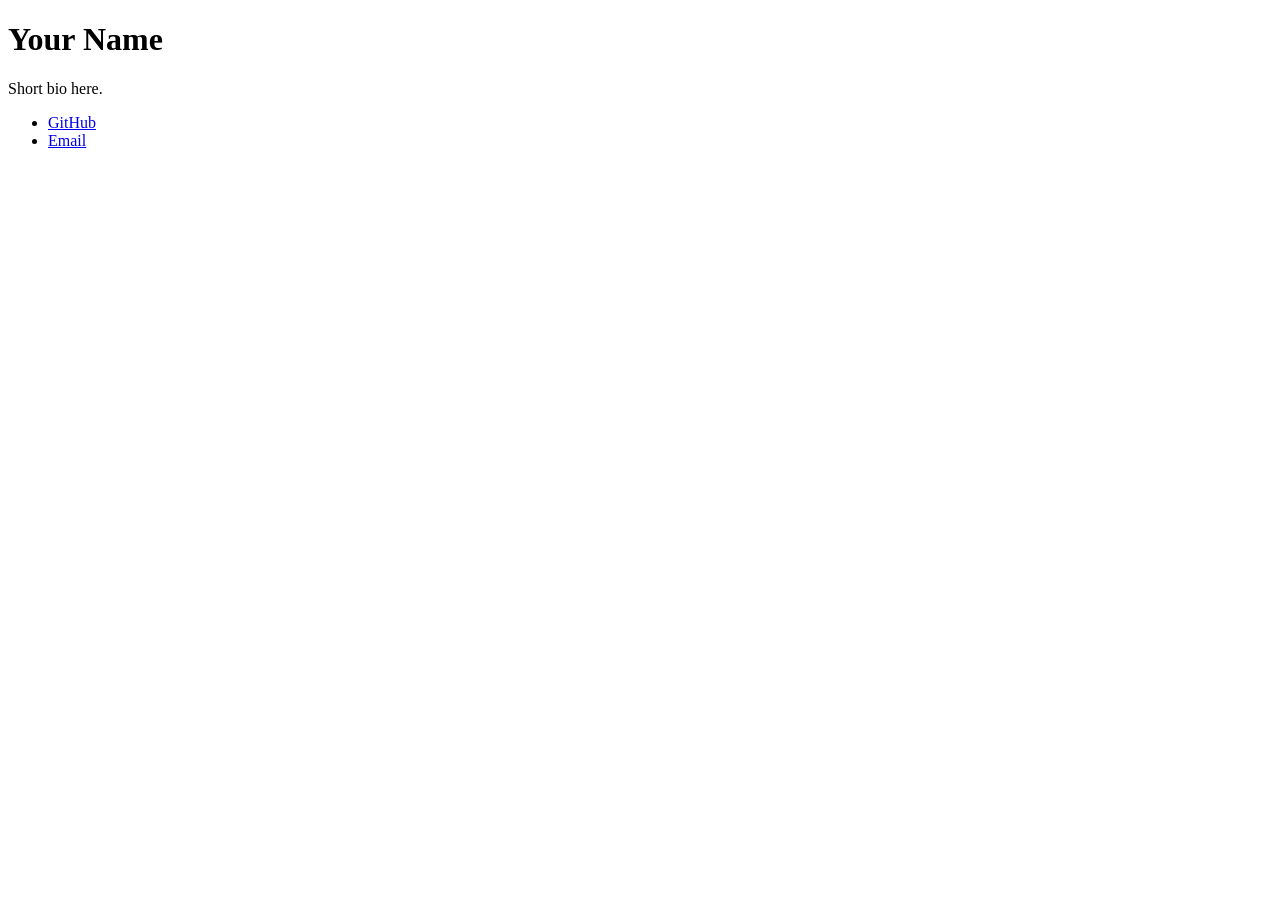
==== index.html @ ec32a381 "index file added" ====
<!DOCTYPE html>
<html lang="en">
<head>
  <meta charset="UTF-8">
  <title>Your Name</title>
  <meta name="viewport" content="width=device-width, initial-scale=1">
</head>
<body>
  <h1>Your Name</h1>
  <p>Short bio here.</p>
  <ul>
    <li><a href="https://github.com/your-username">GitHub</a></li>
    <li><a href="mailto:you@example.com">Email</a></li>
  </ul>
</body>
</html>
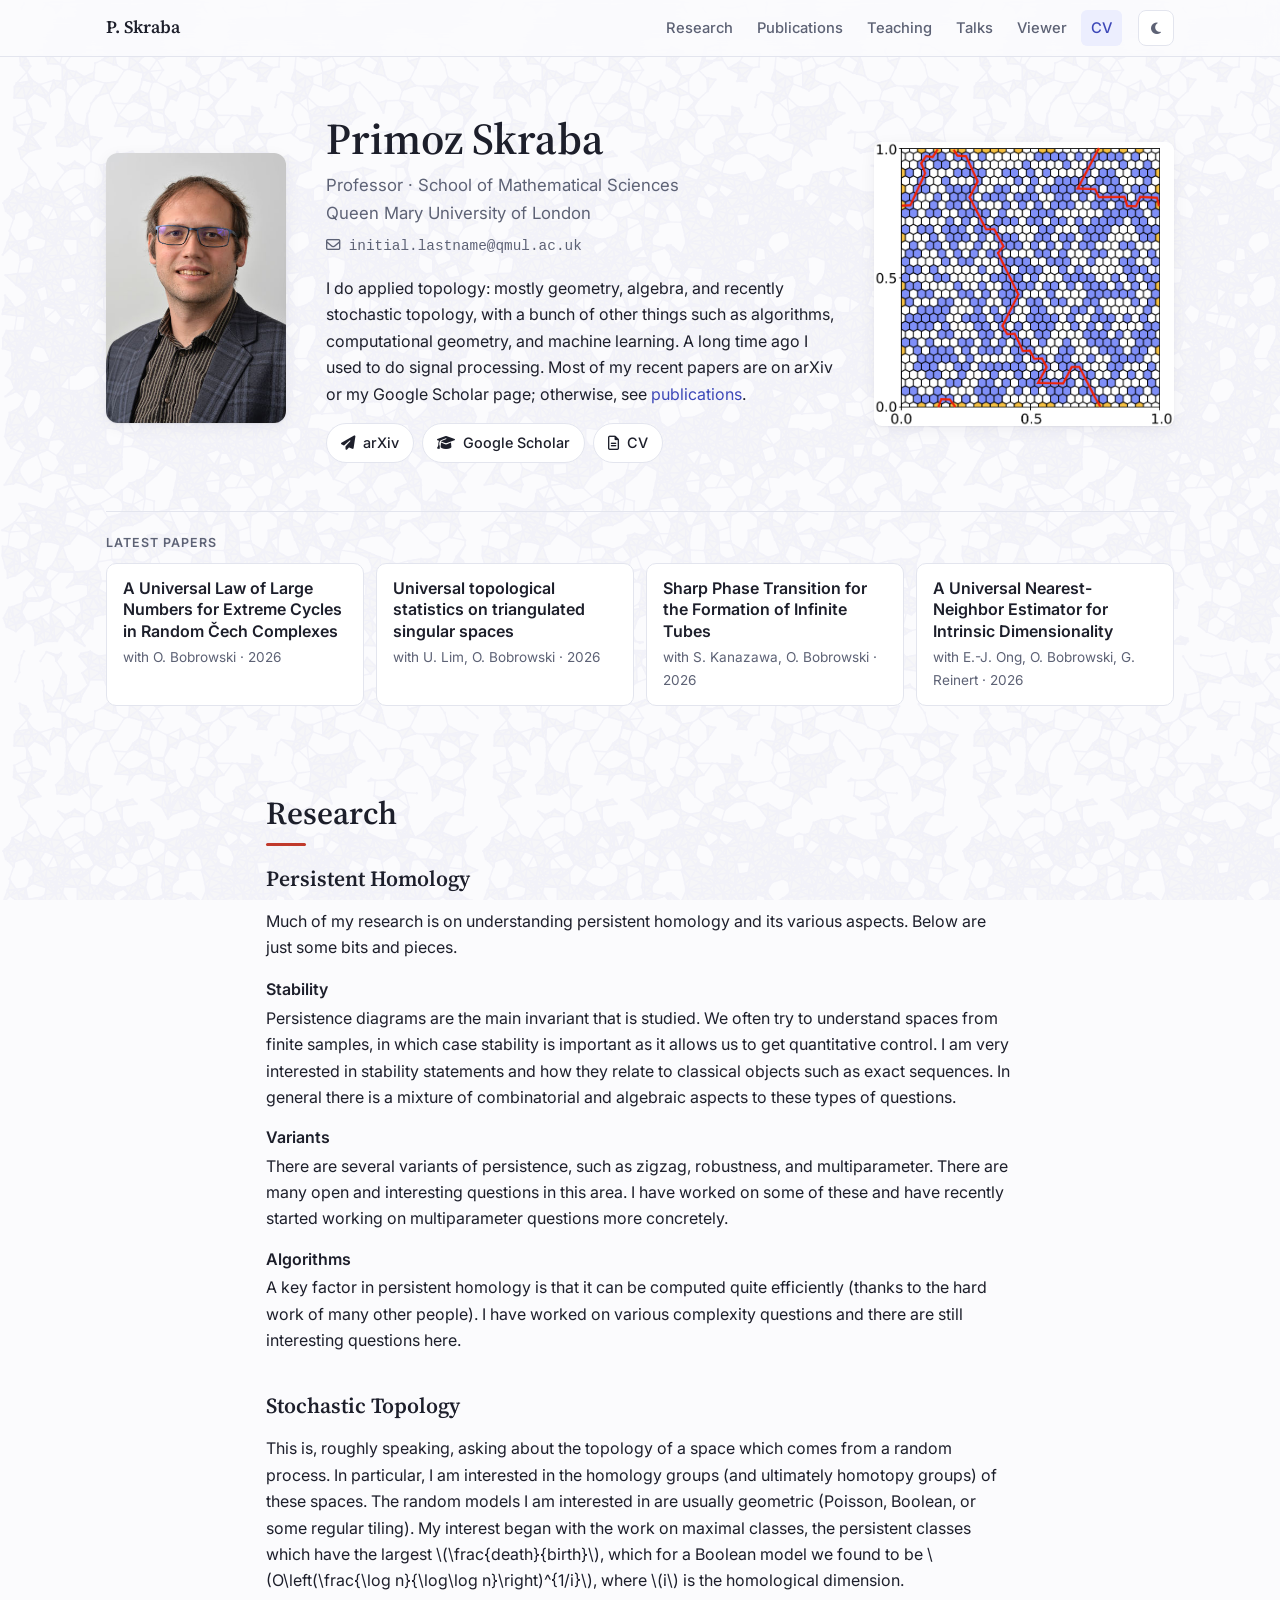
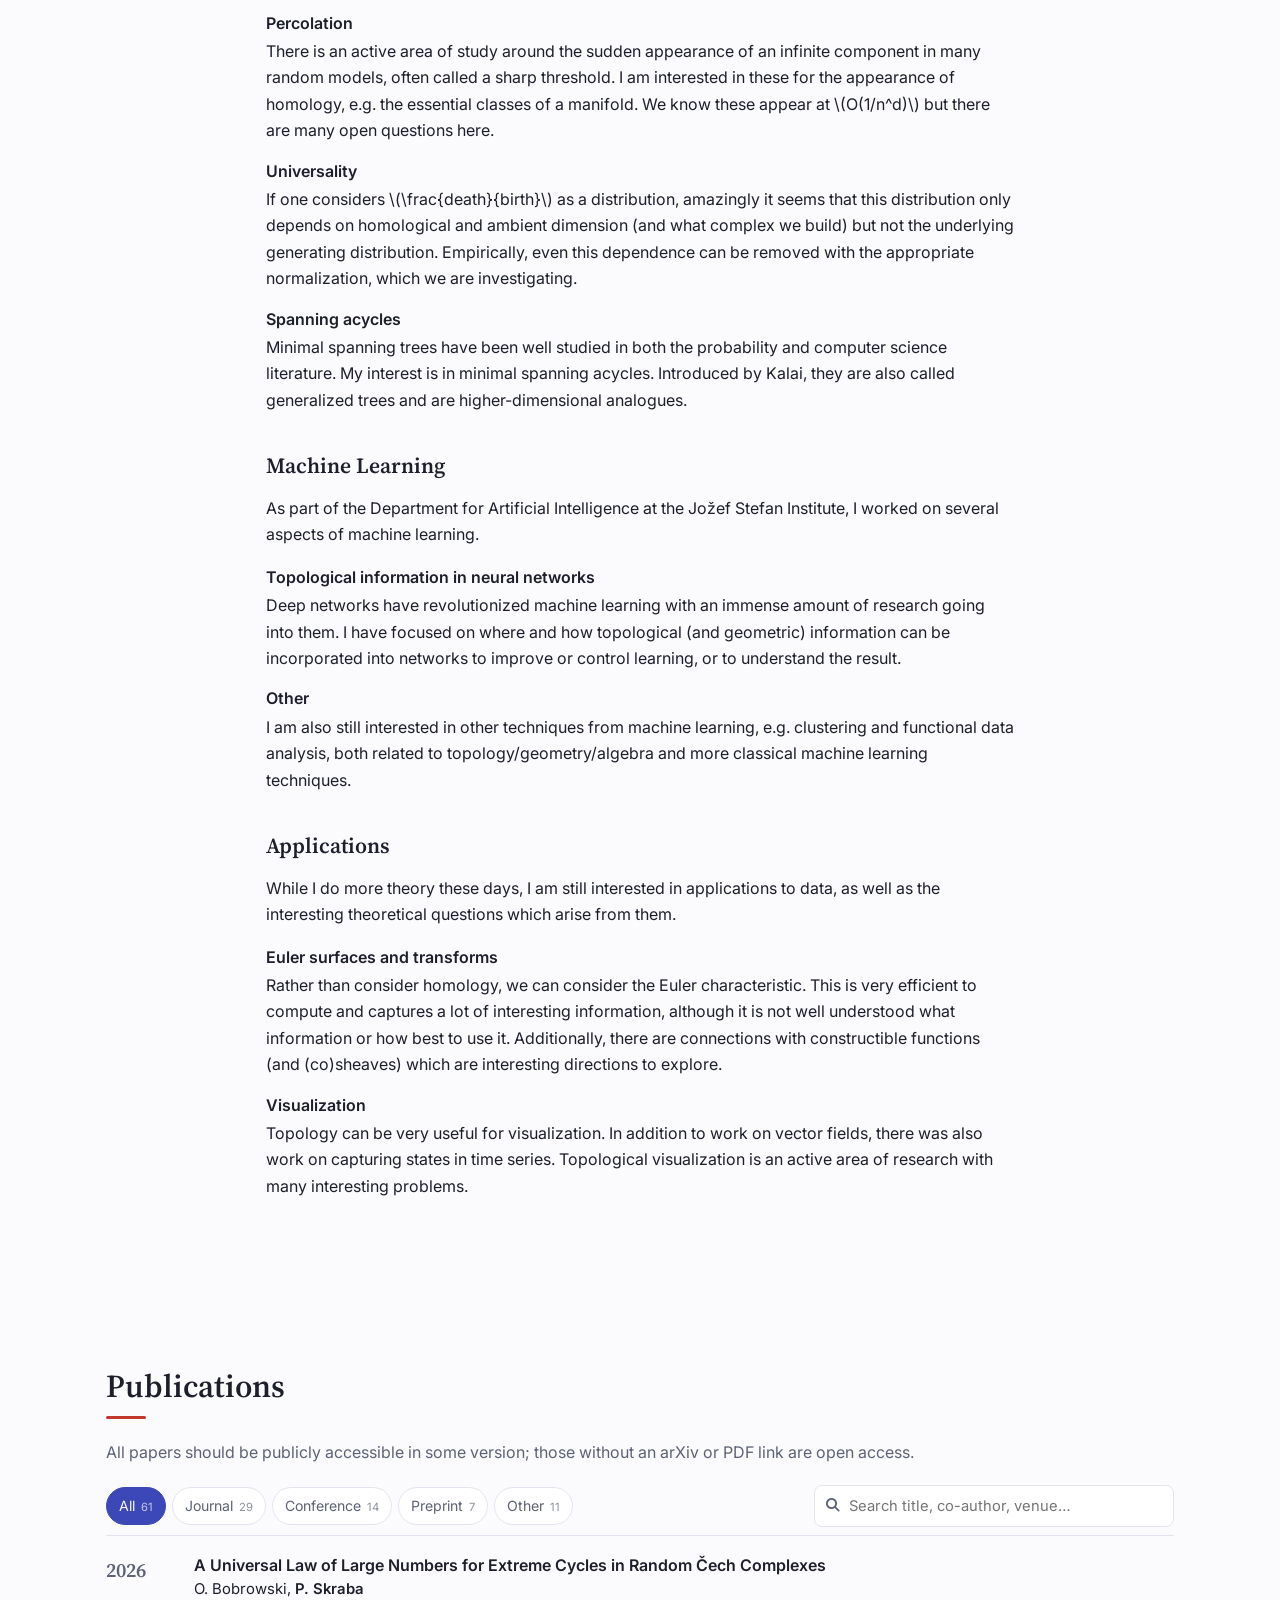
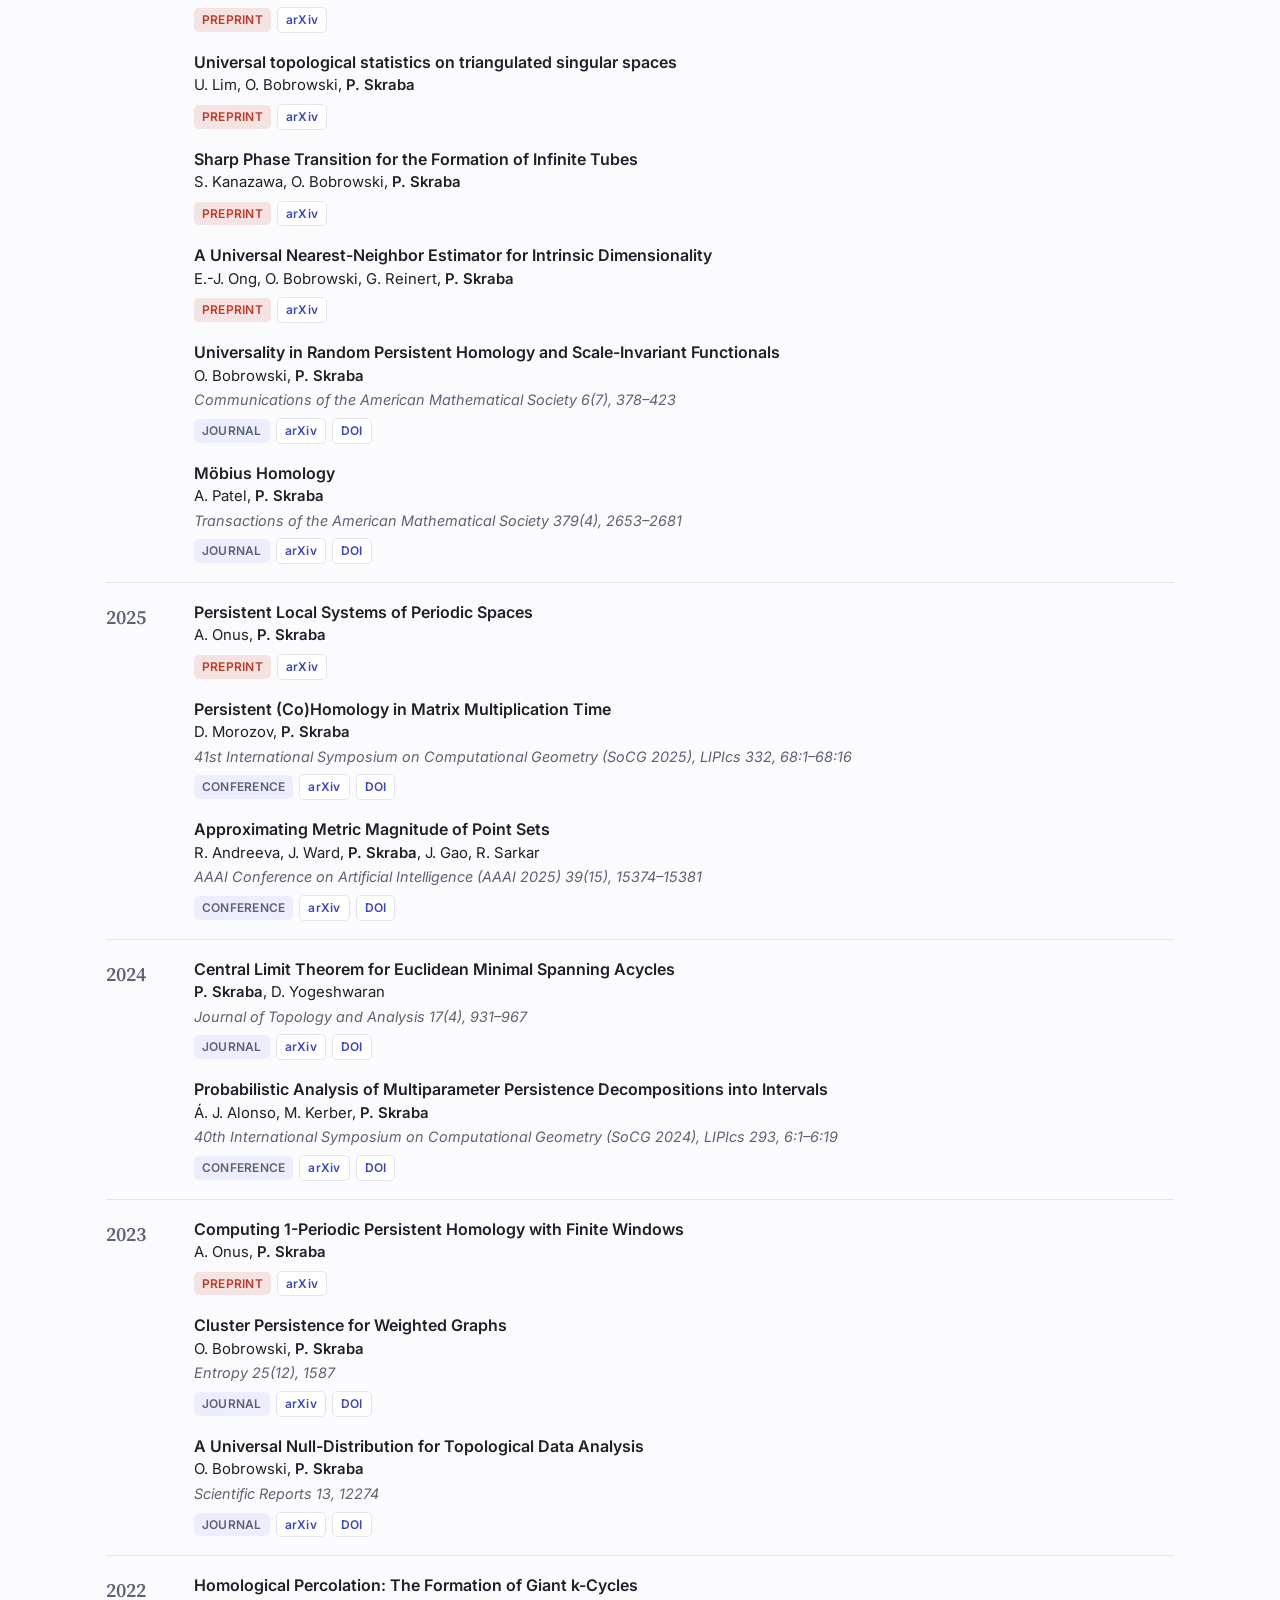
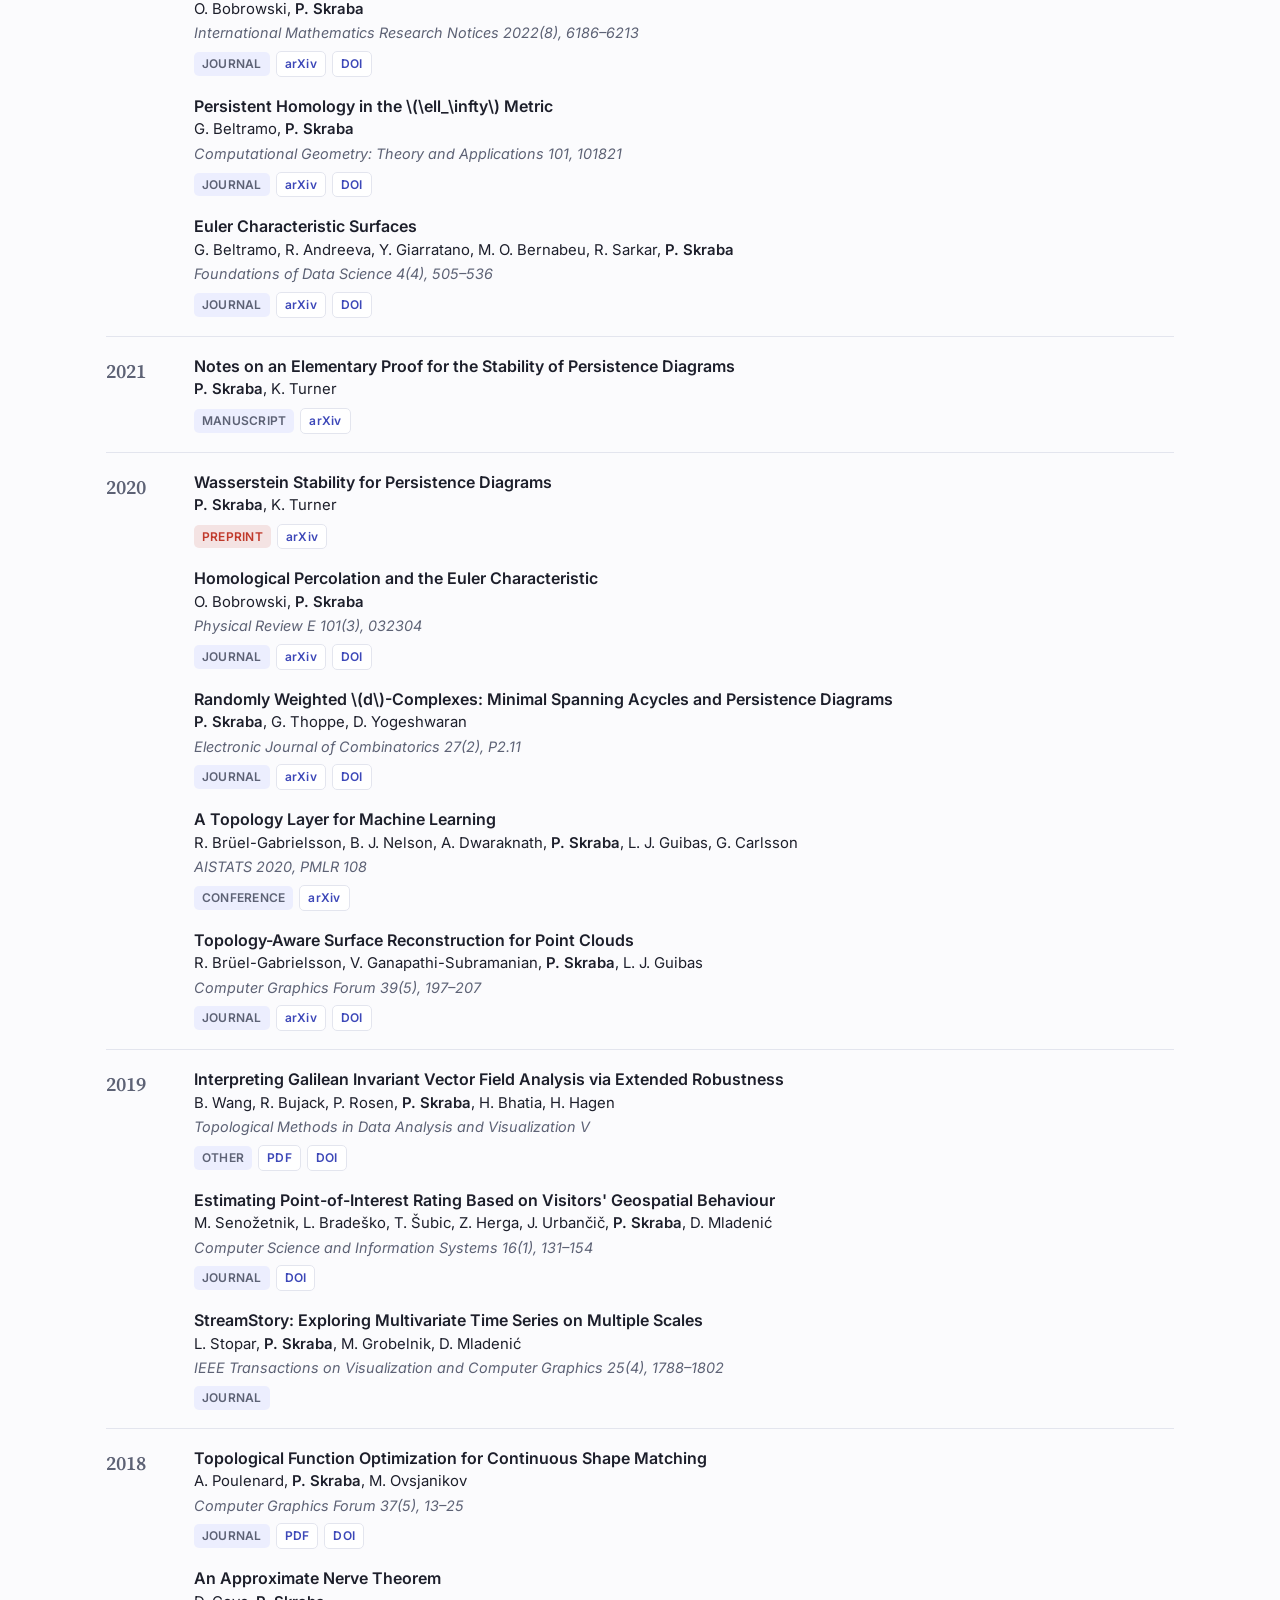
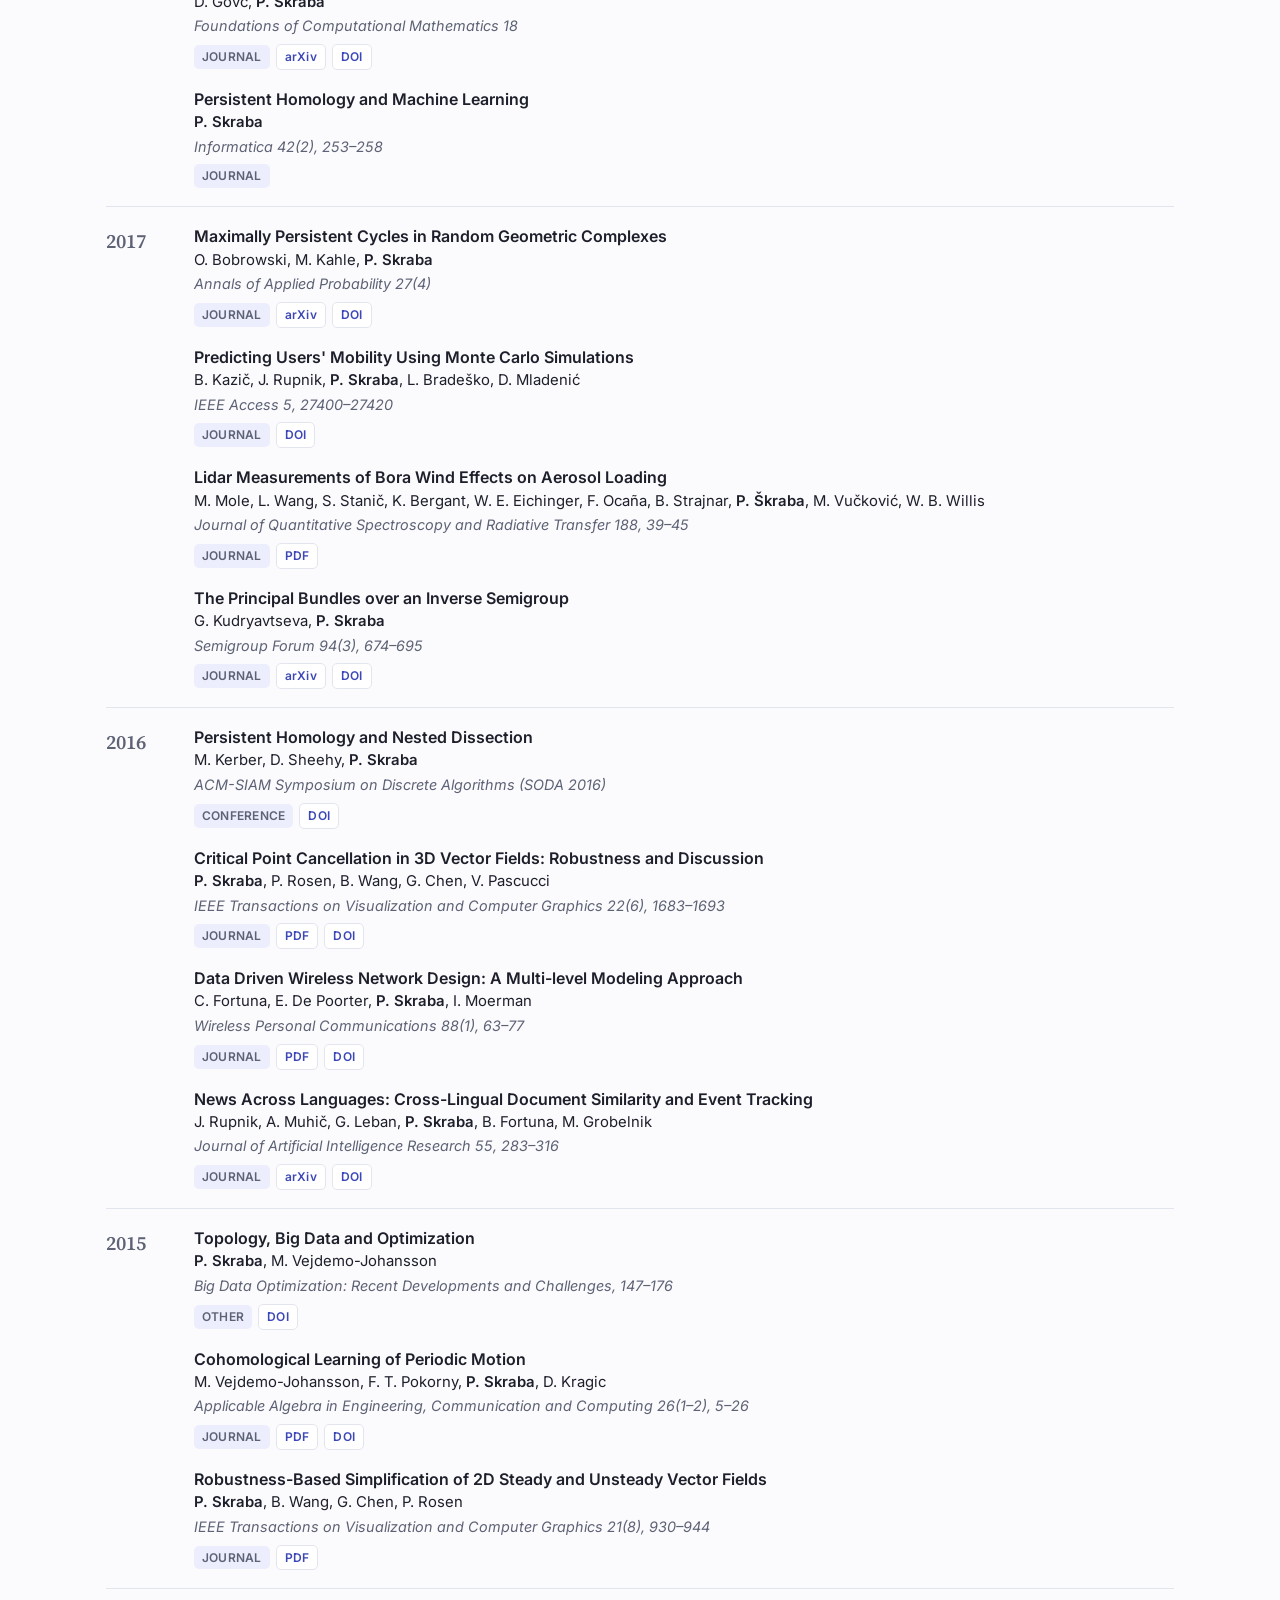
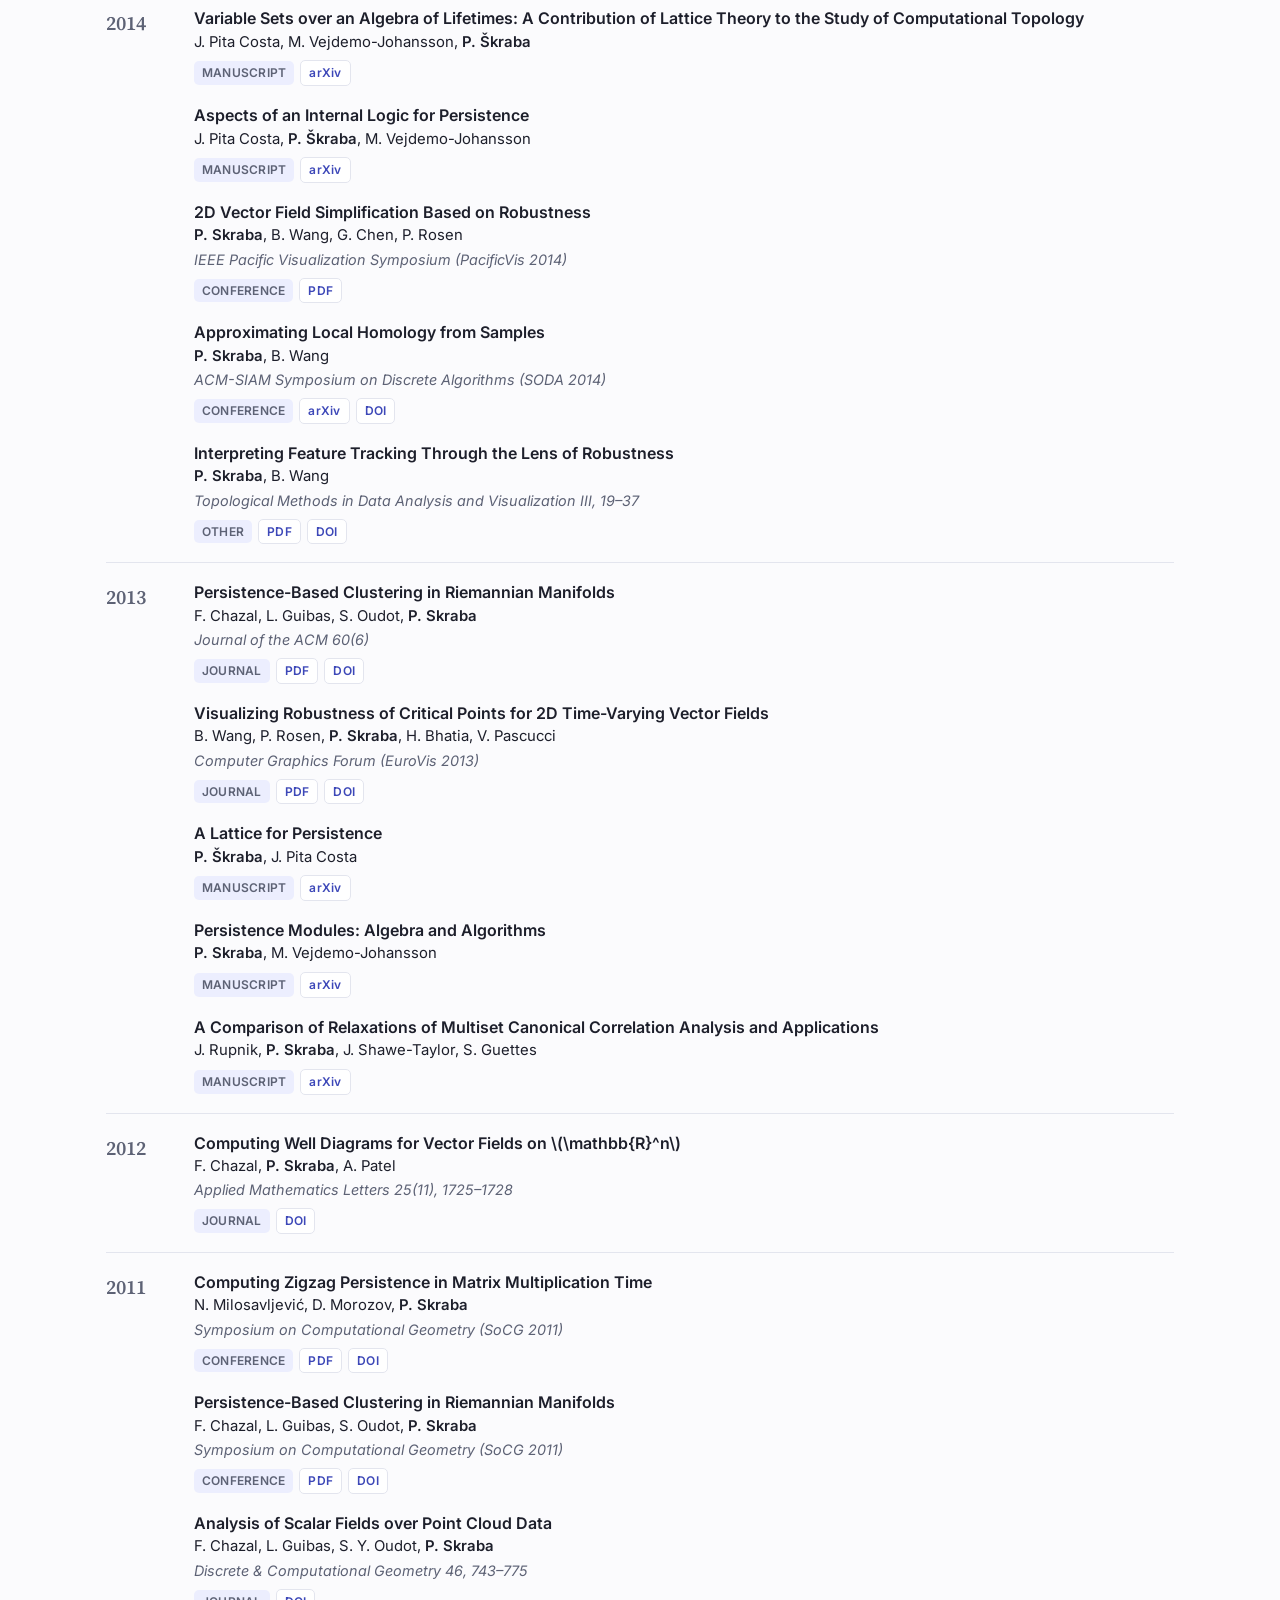
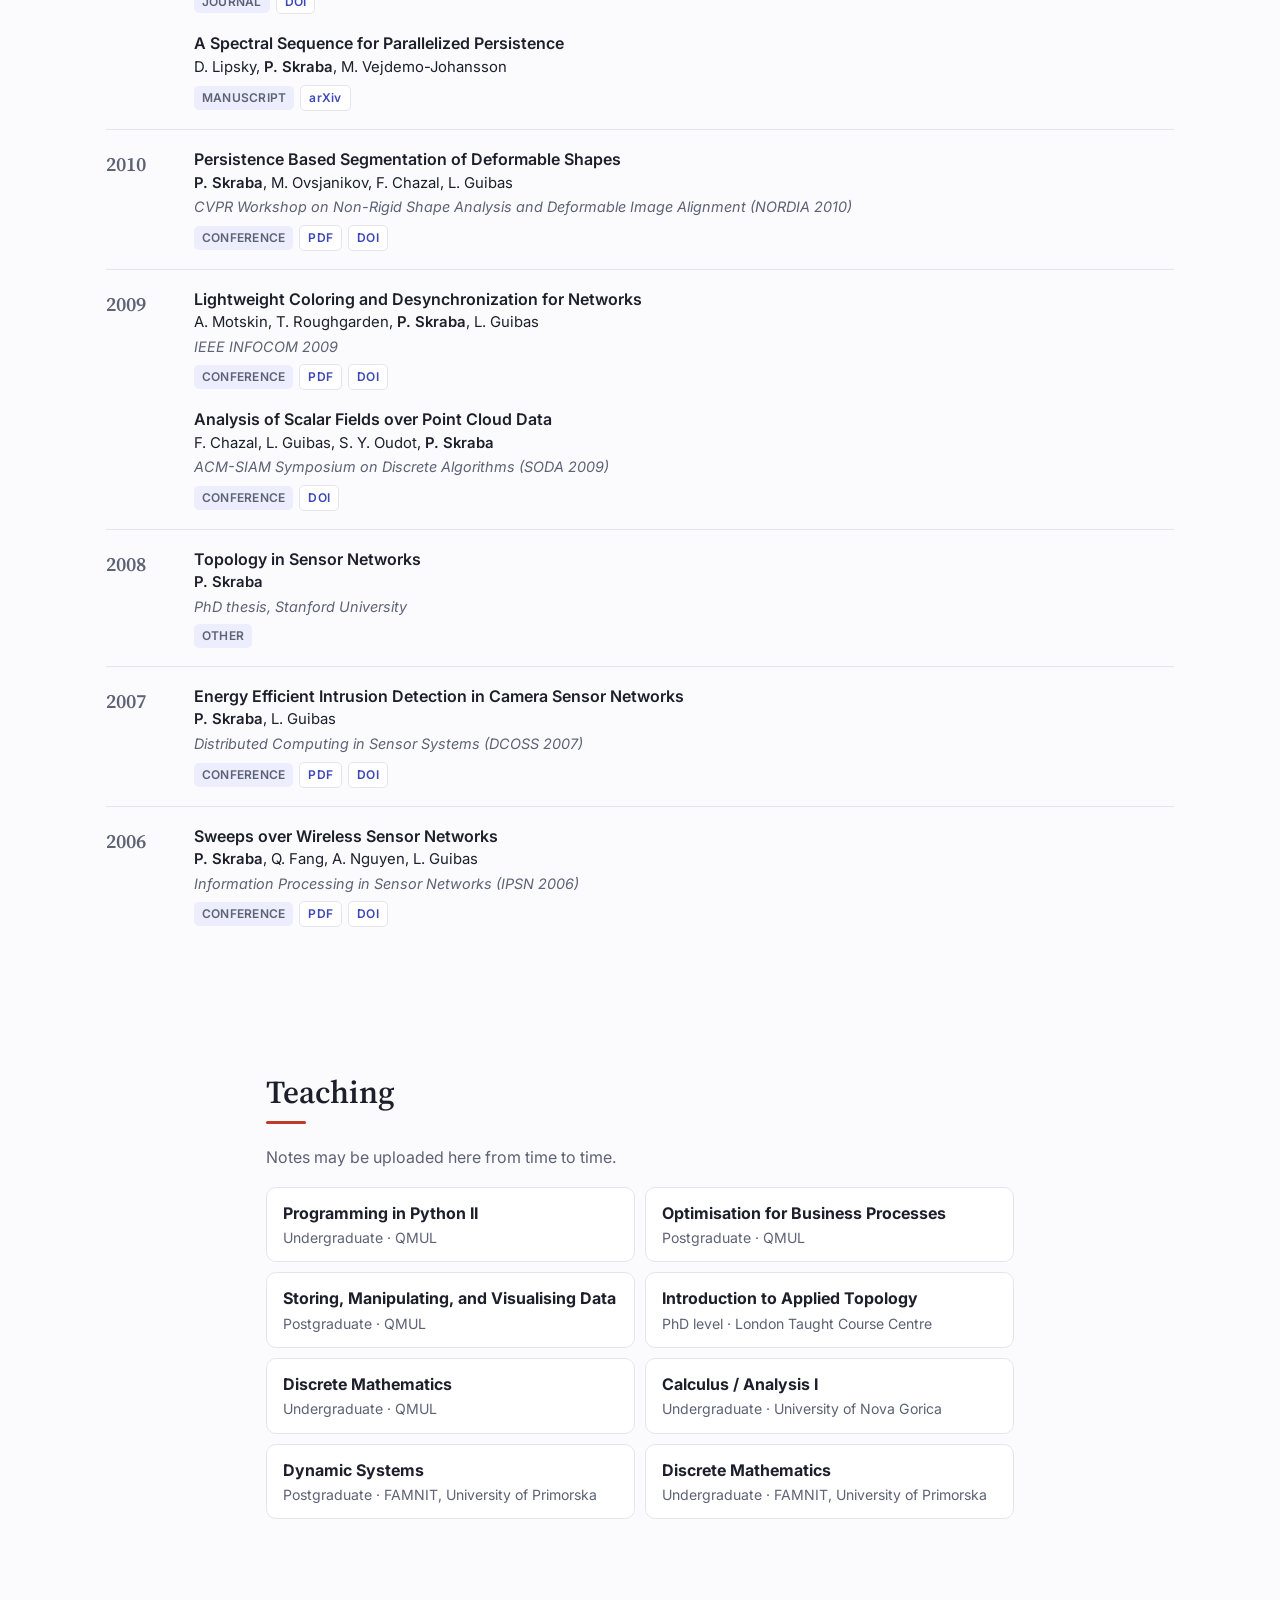
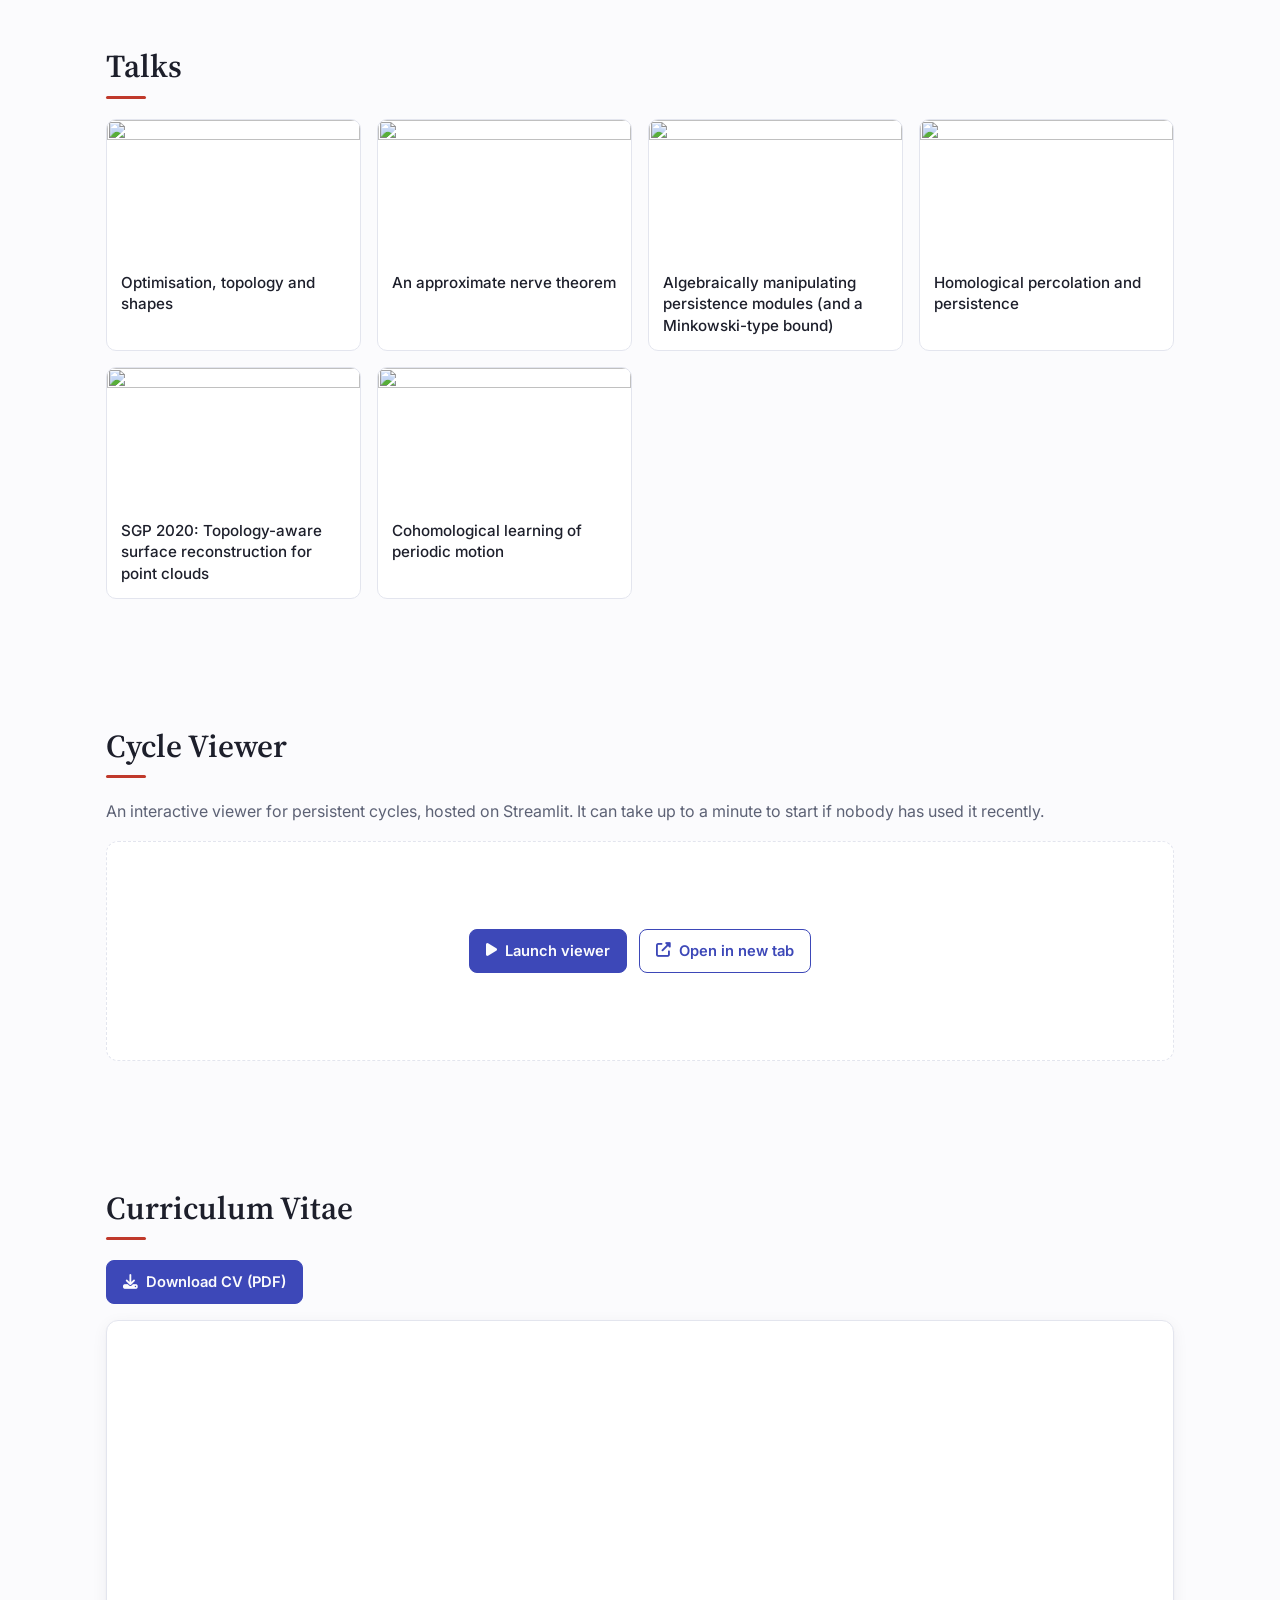
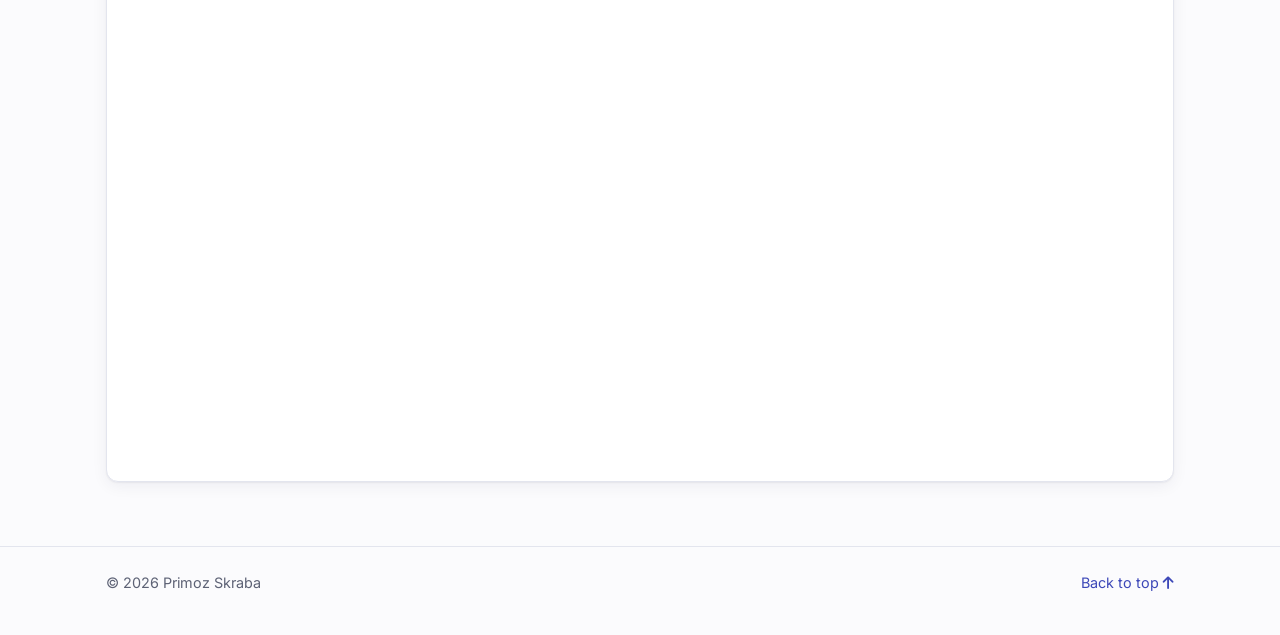
==== commit b5184da0: "Migrate personal site from pskraba.org with updated publications Publications now live in a data fil" ====
--- a/index.html
+++ b/index.html
@@ -2,15 +2,267 @@
 <html lang="en">
 <head>
   <meta charset="UTF-8">
-  <title>Your Name</title>
-  <meta name="viewport" content="width=device-width, initial-scale=1">
+  <meta name="viewport" content="width=device-width, initial-scale=1.0">
+  <title>Primoz Skraba · Queen Mary University of London</title>
+  <meta name="description" content="Primoz Skraba, Professor in the School of Mathematical Sciences at Queen Mary University of London. Applied and stochastic topology, persistent homology, algorithms, and machine learning.">
+  <meta name="author" content="Primoz Skraba">
+
+  <meta property="og:type" content="profile">
+  <meta property="og:title" content="Primoz Skraba">
+  <meta property="og:description" content="Applied and stochastic topology, persistent homology, algorithms, and machine learning. Queen Mary University of London.">
+  <meta property="og:image" content="assets/img/hextorus.png">
+
+  <link rel="icon" type="image/svg+xml" href="assets/img/favicon.svg">
+
+  <script>
+    try { var t = localStorage.getItem("theme"); if (t) document.documentElement.dataset.theme = t; } catch (e) {}
+  </script>
+
+  <link rel="preconnect" href="https://fonts.googleapis.com">
+  <link rel="preconnect" href="https://fonts.gstatic.com" crossorigin>
+  <link rel="stylesheet" href="https://fonts.googleapis.com/css2?family=Source+Serif+4:opsz,wght@8..60,400;8..60,600&family=Inter:wght@400;500;600&display=swap">
+  <link rel="stylesheet" href="https://cdnjs.cloudflare.com/ajax/libs/font-awesome/6.5.2/css/all.min.css">
+  <link rel="stylesheet" href="assets/css/style.css">
+
+  <script>
+    window.MathJax = { tex: { inlineMath: [["\\(", "\\)"]] }, startup: { typeset: true } };
+  </script>
+  <script async src="https://cdn.jsdelivr.net/npm/mathjax@3/es5/tex-mml-chtml.js"></script>
+
+  <script type="application/ld+json">
+  {
+    "@context": "https://schema.org",
+    "@type": "Person",
+    "name": "Primoz Skraba",
+    "jobTitle": "Professor",
+    "affiliation": { "@type": "CollegeOrUniversity", "name": "Queen Mary University of London" },
+    "sameAs": [
+      "https://scholar.google.com/citations?user=j6e4dFcAAAAJ",
+      "https://arxiv.org/search/?query=primoz+skraba&searchtype=author"
+    ]
+  }
+  </script>
 </head>
 <body>
-  <h1>Your Name</h1>
-  <p>Short bio here.</p>
-  <ul>
-    <li><a href="https://github.com/your-username">GitHub</a></li>
-    <li><a href="mailto:you@example.com">Email</a></li>
-  </ul>
+  <a class="skip-link" href="#main">Skip to content</a>
+
+  <header class="site-header">
+    <nav class="nav" aria-label="Sections">
+      <a class="nav-name" href="#home">P. Skraba</a>
+      <ul class="nav-links">
+        <li><a href="#research">Research</a></li>
+        <li><a href="#publications">Publications</a></li>
+        <li><a href="#teaching">Teaching</a></li>
+        <li><a href="#talks">Talks</a></li>
+        <li><a href="#viewer">Viewer</a></li>
+        <li><a href="#cv">CV</a></li>
+      </ul>
+      <button class="theme-toggle" type="button" aria-label="Toggle dark mode" title="Toggle dark mode">
+        <i class="fa-solid fa-moon" aria-hidden="true"></i>
+      </button>
+    </nav>
+  </header>
+
+  <main id="main">
+    <!-- Home -->
+    <section id="home" class="hero">
+      <div class="wrap hero-grid">
+        <img src="assets/img/profile.jpg" alt="Portrait of Primoz Skraba" class="profile-pic" width="333" height="500">
+
+        <div class="hero-text">
+          <h1>Primoz Skraba</h1>
+          <p class="role">Professor · School of Mathematical Sciences<br>Queen Mary University of London</p>
+          <p class="email"><i class="fa-regular fa-envelope" aria-hidden="true"></i> initial.lastname@qmul.ac.uk</p>
+          <p>
+            I do applied topology: mostly geometry, algebra, and recently stochastic topology,
+            with a bunch of other things such as algorithms, computational geometry, and machine learning.
+            A long time ago I used to do signal processing. Most of my recent papers are on arXiv or my
+            Google Scholar page; otherwise, see <a href="#publications">publications</a>.
+          </p>
+          <div class="social">
+            <a href="https://arxiv.org/search/?query=primoz+skraba&amp;searchtype=author" target="_blank" rel="noopener"><i class="fa-solid fa-paper-plane" aria-hidden="true"></i> arXiv</a>
+            <a href="https://scholar.google.com/citations?user=j6e4dFcAAAAJ&amp;hl=en" target="_blank" rel="noopener"><i class="fa-solid fa-graduation-cap" aria-hidden="true"></i> Google Scholar</a>
+            <a href="CV.pdf" target="_blank" rel="noopener"><i class="fa-regular fa-file-lines" aria-hidden="true"></i> CV</a>
+          </div>
+        </div>
+
+        <figure class="hero-figure">
+          <img src="assets/img/hextorus.png" alt="Percolation on a hexagonal lattice on the torus, with a giant cycle highlighted in red" width="687" height="650">
+        </figure>
+      </div>
+
+      <div class="wrap">
+        <div class="latest">
+          <h2 class="eyebrow">Latest papers</h2>
+          <ul id="latest-list" class="latest-list"></ul>
+        </div>
+      </div>
+    </section>
+
+    <!-- Research -->
+    <section id="research" class="section">
+      <div class="wrap narrow">
+        <h2 class="section-title">Research</h2>
+
+        <div class="area">
+          <h3>Persistent Homology</h3>
+          <p>Much of my research is on understanding persistent homology and its various aspects. Below are just some bits and pieces.</p>
+          <dl>
+            <dt>Stability</dt>
+            <dd>Persistence diagrams are the main invariant that is studied. We often try to understand spaces from finite samples, in which case stability is important as it allows us to get quantitative control. I am very interested in stability statements and how they relate to classical objects such as exact sequences. In general there is a mixture of combinatorial and algebraic aspects to these types of questions.</dd>
+            <dt>Variants</dt>
+            <dd>There are several variants of persistence, such as zigzag, robustness, and multiparameter. There are many open and interesting questions in this area. I have worked on some of these and have recently started working on multiparameter questions more concretely.</dd>
+            <dt>Algorithms</dt>
+            <dd>A key factor in persistent homology is that it can be computed quite efficiently (thanks to the hard work of many other people). I have worked on various complexity questions and there are still interesting questions here.</dd>
+          </dl>
+        </div>
+
+        <div class="area">
+          <h3>Stochastic Topology</h3>
+          <p>This is, roughly speaking, asking about the topology of a space which comes from a random process. In particular, I am interested in the homology groups (and ultimately homotopy groups) of these spaces. The random models I am interested in are usually geometric (Poisson, Boolean, or some regular tiling). My interest began with the work on maximal classes, the persistent classes which have the largest \(\frac{death}{birth}\), which for a Boolean model we found to be \(O\left(\frac{\log n}{\log\log n}\right)^{1/i}\), where \(i\) is the homological dimension.</p>
+          <dl>
+            <dt>Percolation</dt>
+            <dd>There is an active area of study around the sudden appearance of an infinite component in many random models, often called a sharp threshold. I am interested in these for the appearance of homology, e.g. the essential classes of a manifold. We know these appear at \(O(1/n^d)\) but there are many open questions here.</dd>
+            <dt>Universality</dt>
+            <dd>If one considers \(\frac{death}{birth}\) as a distribution, amazingly it seems that this distribution only depends on homological and ambient dimension (and what complex we build) but not the underlying generating distribution. Empirically, even this dependence can be removed with the appropriate normalization, which we are investigating.</dd>
+            <dt>Spanning acycles</dt>
+            <dd>Minimal spanning trees have been well studied in both the probability and computer science literature. My interest is in minimal spanning acycles. Introduced by Kalai, they are also called generalized trees and are higher-dimensional analogues.</dd>
+          </dl>
+        </div>
+
+        <div class="area">
+          <h3>Machine Learning</h3>
+          <p>As part of the Department for Artificial Intelligence at the Jožef Stefan Institute, I worked on several aspects of machine learning.</p>
+          <dl>
+            <dt>Topological information in neural networks</dt>
+            <dd>Deep networks have revolutionized machine learning with an immense amount of research going into them. I have focused on where and how topological (and geometric) information can be incorporated into networks to improve or control learning, or to understand the result.</dd>
+            <dt>Other</dt>
+            <dd>I am also still interested in other techniques from machine learning, e.g. clustering and functional data analysis, both related to topology/geometry/algebra and more classical machine learning techniques.</dd>
+          </dl>
+        </div>
+
+        <div class="area">
+          <h3>Applications</h3>
+          <p>While I do more theory these days, I am still interested in applications to data, as well as the interesting theoretical questions which arise from them.</p>
+          <dl>
+            <dt>Euler surfaces and transforms</dt>
+            <dd>Rather than consider homology, we can consider the Euler characteristic. This is very efficient to compute and captures a lot of interesting information, although it is not well understood what information or how best to use it. Additionally, there are connections with constructible functions (and (co)sheaves) which are interesting directions to explore.</dd>
+            <dt>Visualization</dt>
+            <dd>Topology can be very useful for visualization. In addition to work on vector fields, there was also work on capturing states in time series. Topological visualization is an active area of research with many interesting problems.</dd>
+          </dl>
+        </div>
+      </div>
+    </section>
+
+    <!-- Publications -->
+    <section id="publications" class="section">
+      <div class="wrap">
+        <h2 class="section-title">Publications</h2>
+        <p class="muted">All papers should be publicly accessible in some version; those without an arXiv or PDF link are open access.</p>
+
+        <div class="pub-controls">
+          <div class="chips" role="group" aria-label="Filter by type">
+            <button type="button" class="chip" data-type="all" aria-pressed="true">All <span class="count"></span></button>
+            <button type="button" class="chip" data-type="journal" aria-pressed="false">Journal <span class="count"></span></button>
+            <button type="button" class="chip" data-type="conference" aria-pressed="false">Conference <span class="count"></span></button>
+            <button type="button" class="chip" data-type="preprint" aria-pressed="false">Preprint <span class="count"></span></button>
+            <button type="button" class="chip" data-type="other" aria-pressed="false">Other <span class="count"></span></button>
+          </div>
+          <label class="search">
+            <i class="fa-solid fa-magnifying-glass" aria-hidden="true"></i>
+            <span class="visually-hidden">Search publications</span>
+            <input id="pub-search" type="search" placeholder="Search title, co-author, venue…" autocomplete="off">
+          </label>
+        </div>
+
+        <div id="pub-list" class="pub-list" aria-live="polite"></div>
+        <p id="pub-empty" class="muted" hidden>No publications match that search.</p>
+      </div>
+    </section>
+
+    <!-- Teaching -->
+    <section id="teaching" class="section">
+      <div class="wrap narrow">
+        <h2 class="section-title">Teaching</h2>
+        <p class="muted">Notes may be uploaded here from time to time.</p>
+        <ul class="card-list">
+          <li><strong>Programming in Python II</strong><span>Undergraduate · QMUL</span></li>
+          <li><strong>Optimisation for Business Processes</strong><span>Postgraduate · QMUL</span></li>
+          <li><strong>Storing, Manipulating, and Visualising Data</strong><span>Postgraduate · QMUL</span></li>
+          <li><strong>Introduction to Applied Topology</strong><span>PhD level · London Taught Course Centre</span></li>
+          <li><strong>Discrete Mathematics</strong><span>Undergraduate · QMUL</span></li>
+          <li><strong>Calculus / Analysis I</strong><span>Undergraduate · University of Nova Gorica</span></li>
+          <li><strong>Dynamic Systems</strong><span>Postgraduate · FAMNIT, University of Primorska</span></li>
+          <li><strong>Discrete Mathematics</strong><span>Undergraduate · FAMNIT, University of Primorska</span></li>
+        </ul>
+      </div>
+    </section>
+
+    <!-- Talks -->
+    <section id="talks" class="section">
+      <div class="wrap">
+        <h2 class="section-title">Talks</h2>
+        <div class="talks-grid">
+          <a class="talk" href="https://www.youtube.com/watch?v=15o4pQqjsbU" target="_blank" rel="noopener">
+            <img src="https://i.ytimg.com/vi/15o4pQqjsbU/hqdefault.jpg" alt="" loading="lazy" width="480" height="360">
+            <span>Optimisation, topology and shapes</span>
+          </a>
+          <a class="talk" href="https://www.youtube.com/watch?v=F8_bIQqcMFc" target="_blank" rel="noopener">
+            <img src="https://i.ytimg.com/vi/F8_bIQqcMFc/hqdefault.jpg" alt="" loading="lazy" width="480" height="360">
+            <span>An approximate nerve theorem</span>
+          </a>
+          <a class="talk" href="https://www.youtube.com/watch?v=M5hUsOb-XX4" target="_blank" rel="noopener">
+            <img src="https://i.ytimg.com/vi/M5hUsOb-XX4/hqdefault.jpg" alt="" loading="lazy" width="480" height="360">
+            <span>Algebraically manipulating persistence modules (and a Minkowski-type bound)</span>
+          </a>
+          <a class="talk" href="https://www.youtube.com/watch?v=o4CK1MZ8984" target="_blank" rel="noopener">
+            <img src="https://i.ytimg.com/vi/o4CK1MZ8984/hqdefault.jpg" alt="" loading="lazy" width="480" height="360">
+            <span>Homological percolation and persistence</span>
+          </a>
+          <a class="talk" href="https://www.youtube.com/watch?v=em1zxTIYk4U" target="_blank" rel="noopener">
+            <img src="https://i.ytimg.com/vi/em1zxTIYk4U/hqdefault.jpg" alt="" loading="lazy" width="480" height="360">
+            <span>SGP 2020: Topology-aware surface reconstruction for point clouds</span>
+          </a>
+          <a class="talk" href="https://www.youtube.com/watch?v=NGQ-M2gdibQ" target="_blank" rel="noopener">
+            <img src="https://i.ytimg.com/vi/NGQ-M2gdibQ/hqdefault.jpg" alt="" loading="lazy" width="480" height="360">
+            <span>Cohomological learning of periodic motion</span>
+          </a>
+        </div>
+      </div>
+    </section>
+
+    <!-- Viewer -->
+    <section id="viewer" class="section">
+      <div class="wrap">
+        <h2 class="section-title">Cycle Viewer</h2>
+        <p class="muted">An interactive viewer for persistent cycles, hosted on Streamlit. It can take up to a minute to start if nobody has used it recently.</p>
+        <div class="viewer-frame" id="viewer-frame">
+          <button type="button" class="btn" id="viewer-load"><i class="fa-solid fa-play" aria-hidden="true"></i> Launch viewer</button>
+          <a class="btn btn-ghost" href="https://cycleview-persistence.streamlit.app" target="_blank" rel="noopener"><i class="fa-solid fa-up-right-from-square" aria-hidden="true"></i> Open in new tab</a>
+        </div>
+      </div>
+    </section>
+
+    <!-- CV -->
+    <section id="cv" class="section">
+      <div class="wrap">
+        <h2 class="section-title">Curriculum Vitae</h2>
+        <p><a class="btn" href="CV.pdf" target="_blank" rel="noopener"><i class="fa-solid fa-download" aria-hidden="true"></i> Download CV (PDF)</a></p>
+        <div class="pdf-frame">
+          <iframe src="CV.pdf" title="Curriculum vitae" loading="lazy"></iframe>
+        </div>
+      </div>
+    </section>
+  </main>
+
+  <footer class="site-footer">
+    <div class="wrap">
+      <span>© <span id="year"></span> Primoz Skraba</span>
+      <a href="#home">Back to top <i class="fa-solid fa-arrow-up" aria-hidden="true"></i></a>
+    </div>
+  </footer>
+
+  <script src="assets/js/publications.js"></script>
+  <script src="assets/js/main.js"></script>
 </body>
 </html>
--- a/assets/css/style.css
+++ b/assets/css/style.css
@@ -0,0 +1,322 @@
+:root {
+  --bg: #fbfbfd;
+  --surface: #ffffff;
+  --text: #1d1f2b;
+  --muted: #5d6275;
+  --border: #e3e5ee;
+  --accent: #3d48b8;
+  --accent-soft: #eceefe;
+  --highlight: #c0392b;
+  --texture-opacity: 0.035;
+  --shadow: 0 1px 2px rgba(20, 24, 60, 0.06), 0 4px 16px rgba(20, 24, 60, 0.06);
+  --serif: "Source Serif 4", Georgia, "Times New Roman", serif;
+  --sans: "Inter", system-ui, -apple-system, "Segoe UI", Roboto, sans-serif;
+  --header-h: 56px;
+  color-scheme: light;
+}
+
+@media (prefers-color-scheme: dark) {
+  :root:not([data-theme="light"]) {
+    --bg: #11131b;
+    --surface: #191c27;
+    --text: #e6e7ee;
+    --muted: #9fa4b8;
+    --border: #2a2e3d;
+    --accent: #9aa3ff;
+    --accent-soft: #232845;
+    --highlight: #ff7a6b;
+    --texture-opacity: 0.02;
+    --shadow: 0 1px 2px rgba(0, 0, 0, 0.3), 0 4px 16px rgba(0, 0, 0, 0.25);
+    color-scheme: dark;
+  }
+}
+:root[data-theme="dark"] {
+  --bg: #11131b;
+  --surface: #191c27;
+  --text: #e6e7ee;
+  --muted: #9fa4b8;
+  --border: #2a2e3d;
+  --accent: #9aa3ff;
+  --accent-soft: #232845;
+  --highlight: #ff7a6b;
+  --texture-opacity: 0.02;
+  --shadow: 0 1px 2px rgba(0, 0, 0, 0.3), 0 4px 16px rgba(0, 0, 0, 0.25);
+  color-scheme: dark;
+}
+
+*, *::before, *::after { box-sizing: border-box; }
+html { scroll-behavior: smooth; scroll-padding-top: calc(var(--header-h) + 12px); }
+@media (prefers-reduced-motion: reduce) { html { scroll-behavior: auto; } }
+
+body {
+  margin: 0;
+  background: var(--bg);
+  color: var(--text);
+  font-family: var(--sans);
+  font-size: 16px;
+  line-height: 1.65;
+  -webkit-font-smoothing: antialiased;
+}
+body::before {
+  content: "";
+  position: fixed;
+  inset: 0;
+  background: url("../img/randomcomplex.png") repeat;
+  background-size: 480px auto;
+  opacity: var(--texture-opacity);
+  pointer-events: none;
+  z-index: -1;
+}
+:root[data-theme="dark"] body::before { filter: invert(1); }
+@media (prefers-color-scheme: dark) { :root:not([data-theme="light"]) body::before { filter: invert(1); } }
+
+img { max-width: 100%; height: auto; }
+a { color: var(--accent); text-decoration: none; }
+a:hover { text-decoration: underline; text-underline-offset: 3px; }
+:focus-visible { outline: 2px solid var(--accent); outline-offset: 2px; border-radius: 4px; }
+
+h1, h2, h3 { font-family: var(--serif); font-weight: 600; line-height: 1.2; }
+
+.wrap { max-width: 1100px; margin: 0 auto; padding: 0 16px; }
+.wrap.narrow { max-width: 780px; }
+.muted { color: var(--muted); }
+
+.skip-link { position: absolute; left: -9999px; top: 8px; background: var(--surface); padding: 8px 12px; z-index: 100; }
+.skip-link:focus { left: 8px; }
+.visually-hidden { position: absolute; width: 1px; height: 1px; overflow: hidden; clip: rect(0 0 0 0); white-space: nowrap; }
+
+/* Header */
+.site-header {
+  position: sticky;
+  top: 0;
+  z-index: 50;
+  background: color-mix(in srgb, var(--bg) 85%, transparent);
+  backdrop-filter: saturate(160%) blur(10px);
+  -webkit-backdrop-filter: saturate(160%) blur(10px);
+  border-bottom: 1px solid var(--border);
+}
+.nav {
+  max-width: 1100px;
+  margin: 0 auto;
+  padding: 0 16px;
+  height: var(--header-h);
+  display: flex;
+  align-items: center;
+  gap: 16px;
+}
+.nav-name { font-family: var(--serif); font-weight: 600; font-size: 1.1rem; color: var(--text); white-space: nowrap; }
+.nav-name:hover { text-decoration: none; }
+.nav-links {
+  display: flex;
+  gap: 4px;
+  list-style: none;
+  margin: 0 0 0 auto;
+  padding: 0;
+  overflow-x: auto;
+  scrollbar-width: none;
+}
+.nav-links::-webkit-scrollbar { display: none; }
+.nav-links a {
+  display: block;
+  padding: 6px 10px;
+  border-radius: 6px;
+  color: var(--muted);
+  font-size: 0.92rem;
+  font-weight: 500;
+  white-space: nowrap;
+}
+.nav-links a:hover { color: var(--text); text-decoration: none; background: var(--accent-soft); }
+.nav-links a.active { color: var(--accent); background: var(--accent-soft); }
+.theme-toggle {
+  flex: none;
+  width: 36px;
+  height: 36px;
+  border-radius: 8px;
+  border: 1px solid var(--border);
+  background: var(--surface);
+  color: var(--muted);
+  cursor: pointer;
+}
+.theme-toggle:hover { color: var(--text); }
+
+/* Hero */
+.hero { padding: 56px 0 24px; }
+.hero-grid {
+  display: grid;
+  grid-template-columns: 180px 1fr 300px;
+  gap: 40px;
+  align-items: center;
+}
+.profile-pic { width: 180px; border-radius: 12px; box-shadow: var(--shadow); }
+.hero-text h1 { font-size: clamp(2rem, 4vw, 2.75rem); margin: 0 0 6px; }
+.role { color: var(--muted); margin: 0 0 8px; font-size: 1.05rem; }
+.email { margin: 0 0 16px; font-family: ui-monospace, SFMono-Regular, Menlo, monospace; font-size: 0.9rem; color: var(--muted); }
+.social { display: flex; flex-wrap: wrap; gap: 8px; margin-top: 16px; }
+.social a {
+  display: inline-flex;
+  align-items: center;
+  gap: 8px;
+  padding: 7px 14px;
+  border: 1px solid var(--border);
+  border-radius: 999px;
+  background: var(--surface);
+  color: var(--text);
+  font-size: 0.9rem;
+  font-weight: 500;
+}
+.social a:hover { border-color: var(--accent); color: var(--accent); text-decoration: none; }
+.hero-figure { margin: 0; }
+.hero-figure img { border-radius: 8px; box-shadow: var(--shadow); background: #fff; }
+
+.latest { margin-top: 48px; padding-top: 24px; border-top: 1px solid var(--border); }
+.eyebrow {
+  font-family: var(--sans);
+  font-size: 0.78rem;
+  font-weight: 600;
+  text-transform: uppercase;
+  letter-spacing: 0.08em;
+  color: var(--muted);
+  margin: 0 0 12px;
+}
+.latest-list { list-style: none; margin: 0; padding: 0; display: grid; grid-template-columns: repeat(4, 1fr); gap: 12px; }
+@media (max-width: 900px) { .latest-list { grid-template-columns: repeat(2, 1fr); } }
+@media (max-width: 560px) { .latest-list { grid-template-columns: 1fr; } }
+.latest-list li { background: var(--surface); border: 1px solid var(--border); border-radius: 10px; padding: 14px 16px; }
+.latest-list a { font-weight: 600; color: var(--text); display: block; line-height: 1.35; margin-bottom: 4px; }
+.latest-list a:hover { color: var(--accent); }
+.latest-list .meta { font-size: 0.85rem; color: var(--muted); }
+
+/* Sections */
+.section { padding: 64px 0; }
+.section-title { font-size: 2rem; margin: 0 0 20px; }
+.section-title::after { content: ""; display: block; width: 40px; height: 3px; background: var(--highlight); margin-top: 10px; border-radius: 2px; }
+
+/* Research */
+.area { margin-bottom: 40px; }
+.area h3 { font-size: 1.35rem; margin: 0 0 8px; }
+.area dl { margin: 12px 0 0; }
+.area dt { font-weight: 600; margin-top: 14px; }
+.area dd { margin: 2px 0 0; }
+
+/* Publications */
+.pub-controls { display: flex; flex-wrap: wrap; gap: 12px; align-items: center; justify-content: space-between; margin: 20px 0 8px; }
+.chips { display: flex; flex-wrap: wrap; gap: 6px; }
+.chip {
+  font: inherit;
+  font-size: 0.88rem;
+  padding: 6px 12px;
+  border-radius: 999px;
+  border: 1px solid var(--border);
+  background: var(--surface);
+  color: var(--muted);
+  cursor: pointer;
+}
+.chip:hover { color: var(--text); }
+.chip[aria-pressed="true"] { background: var(--accent); border-color: var(--accent); color: var(--bg); }
+.chip .count { opacity: 0.7; font-size: 0.8em; margin-left: 2px; }
+.search { position: relative; flex: 1 1 260px; max-width: 360px; }
+.search i { position: absolute; left: 12px; top: 50%; transform: translateY(-50%); color: var(--muted); font-size: 0.85rem; }
+.search input {
+  width: 100%;
+  font: inherit;
+  font-size: 0.92rem;
+  padding: 8px 12px 8px 34px;
+  border-radius: 8px;
+  border: 1px solid var(--border);
+  background: var(--surface);
+  color: var(--text);
+}
+
+.year-group { display: grid; grid-template-columns: 72px 1fr; gap: 16px; border-top: 1px solid var(--border); padding: 18px 0; }
+.year-label { font-family: var(--serif); font-size: 1.25rem; font-weight: 600; color: var(--muted); position: sticky; top: calc(var(--header-h) + 12px); align-self: start; }
+.pub-items { list-style: none; margin: 0; padding: 0; }
+.pub { padding: 0 0 18px; }
+.pub:last-child { padding-bottom: 0; }
+.pub-title { font-weight: 600; line-height: 1.4; }
+.pub-title a { color: var(--text); }
+.pub-title a:hover { color: var(--accent); }
+.pub-authors { color: var(--text); font-size: 0.93rem; }
+.pub-authors .me { font-weight: 600; }
+.pub-venue { color: var(--muted); font-size: 0.9rem; font-style: italic; }
+.pub-links { display: flex; flex-wrap: wrap; gap: 6px; margin-top: 6px; align-items: center; }
+.tag, .pub-links a {
+  font-size: 0.75rem;
+  font-weight: 600;
+  letter-spacing: 0.02em;
+  padding: 2px 8px;
+  border-radius: 5px;
+  font-style: normal;
+}
+.pub-links a { border: 1px solid var(--border); color: var(--accent); background: var(--surface); }
+.pub-links a:hover { border-color: var(--accent); text-decoration: none; }
+.tag { text-transform: uppercase; background: var(--accent-soft); color: var(--muted); }
+.tag.preprint { color: var(--highlight); background: color-mix(in srgb, var(--highlight) 12%, transparent); }
+
+/* Teaching */
+.card-list { list-style: none; margin: 0; padding: 0; display: grid; grid-template-columns: repeat(auto-fit, minmax(260px, 1fr)); gap: 10px; }
+.card-list li { background: var(--surface); border: 1px solid var(--border); border-radius: 10px; padding: 12px 16px; display: flex; flex-direction: column; }
+.card-list span { color: var(--muted); font-size: 0.88rem; }
+
+/* Talks */
+.talks-grid { display: grid; grid-template-columns: repeat(auto-fill, minmax(240px, 1fr)); gap: 16px; }
+.talk { display: flex; flex-direction: column; background: var(--surface); border: 1px solid var(--border); border-radius: 10px; overflow: hidden; color: var(--text); }
+.talk:hover { border-color: var(--accent); text-decoration: none; }
+.talk img { aspect-ratio: 16 / 9; object-fit: cover; width: 100%; display: block; }
+.talk span { padding: 10px 14px 14px; font-weight: 500; font-size: 0.95rem; line-height: 1.4; }
+
+/* Viewer + CV */
+.btn {
+  display: inline-flex;
+  align-items: center;
+  gap: 8px;
+  font: inherit;
+  font-weight: 600;
+  font-size: 0.92rem;
+  padding: 9px 16px;
+  border-radius: 8px;
+  border: 1px solid var(--accent);
+  background: var(--accent);
+  color: var(--bg);
+  cursor: pointer;
+}
+.btn:hover { text-decoration: none; filter: brightness(1.08); }
+.btn-ghost { background: transparent; color: var(--accent); }
+.viewer-frame {
+  min-height: 220px;
+  border: 1px dashed var(--border);
+  border-radius: 12px;
+  background: var(--surface);
+  display: flex;
+  flex-wrap: wrap;
+  align-items: center;
+  justify-content: center;
+  gap: 12px;
+  padding: 16px;
+}
+.viewer-frame.loaded { padding: 0; border-style: solid; overflow: hidden; }
+.viewer-frame iframe { width: 100%; height: 720px; border: 0; display: block; }
+.pdf-frame { margin-top: 16px; border: 1px solid var(--border); border-radius: 12px; overflow: hidden; box-shadow: var(--shadow); background: var(--surface); }
+.pdf-frame iframe { width: 100%; height: 760px; border: 0; display: block; }
+
+/* Footer */
+.site-footer { border-top: 1px solid var(--border); padding: 24px 0 40px; color: var(--muted); font-size: 0.9rem; }
+.site-footer .wrap { display: flex; justify-content: space-between; gap: 12px; flex-wrap: wrap; }
+
+/* Responsive */
+@media (max-width: 900px) {
+  .hero-grid { grid-template-columns: 150px 1fr; }
+  .profile-pic { width: 150px; }
+  .hero-figure { display: none; }
+}
+@media (max-width: 640px) {
+  .hero { padding-top: 32px; }
+  .hero-grid { grid-template-columns: 1fr; gap: 20px; }
+  .profile-pic { width: 120px; }
+  .nav-name { display: none; }
+  .nav-links { margin-left: 0; }
+  .section { padding: 48px 0; }
+  .year-group { grid-template-columns: 1fr; gap: 8px; }
+  .year-label { position: static; }
+  .pdf-frame { display: none; }
+  .viewer-frame iframe { height: 560px; }
+}
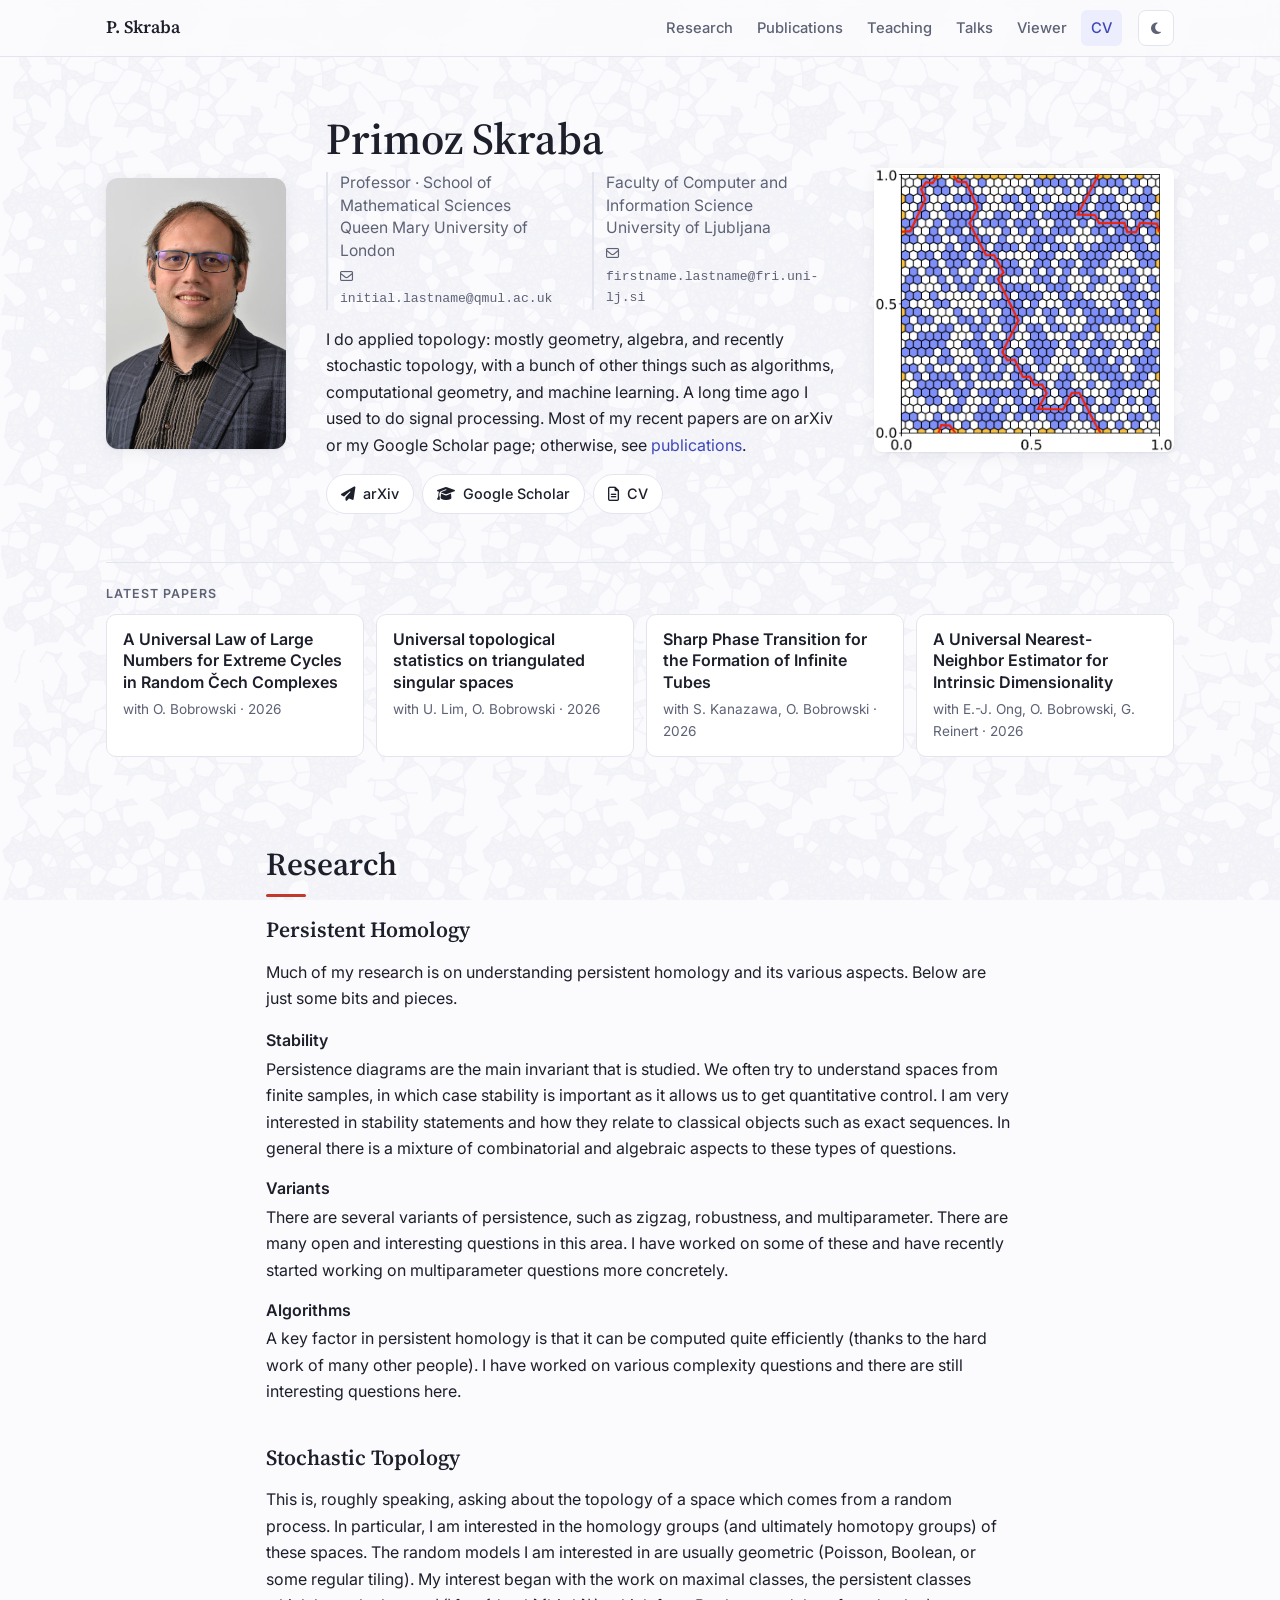
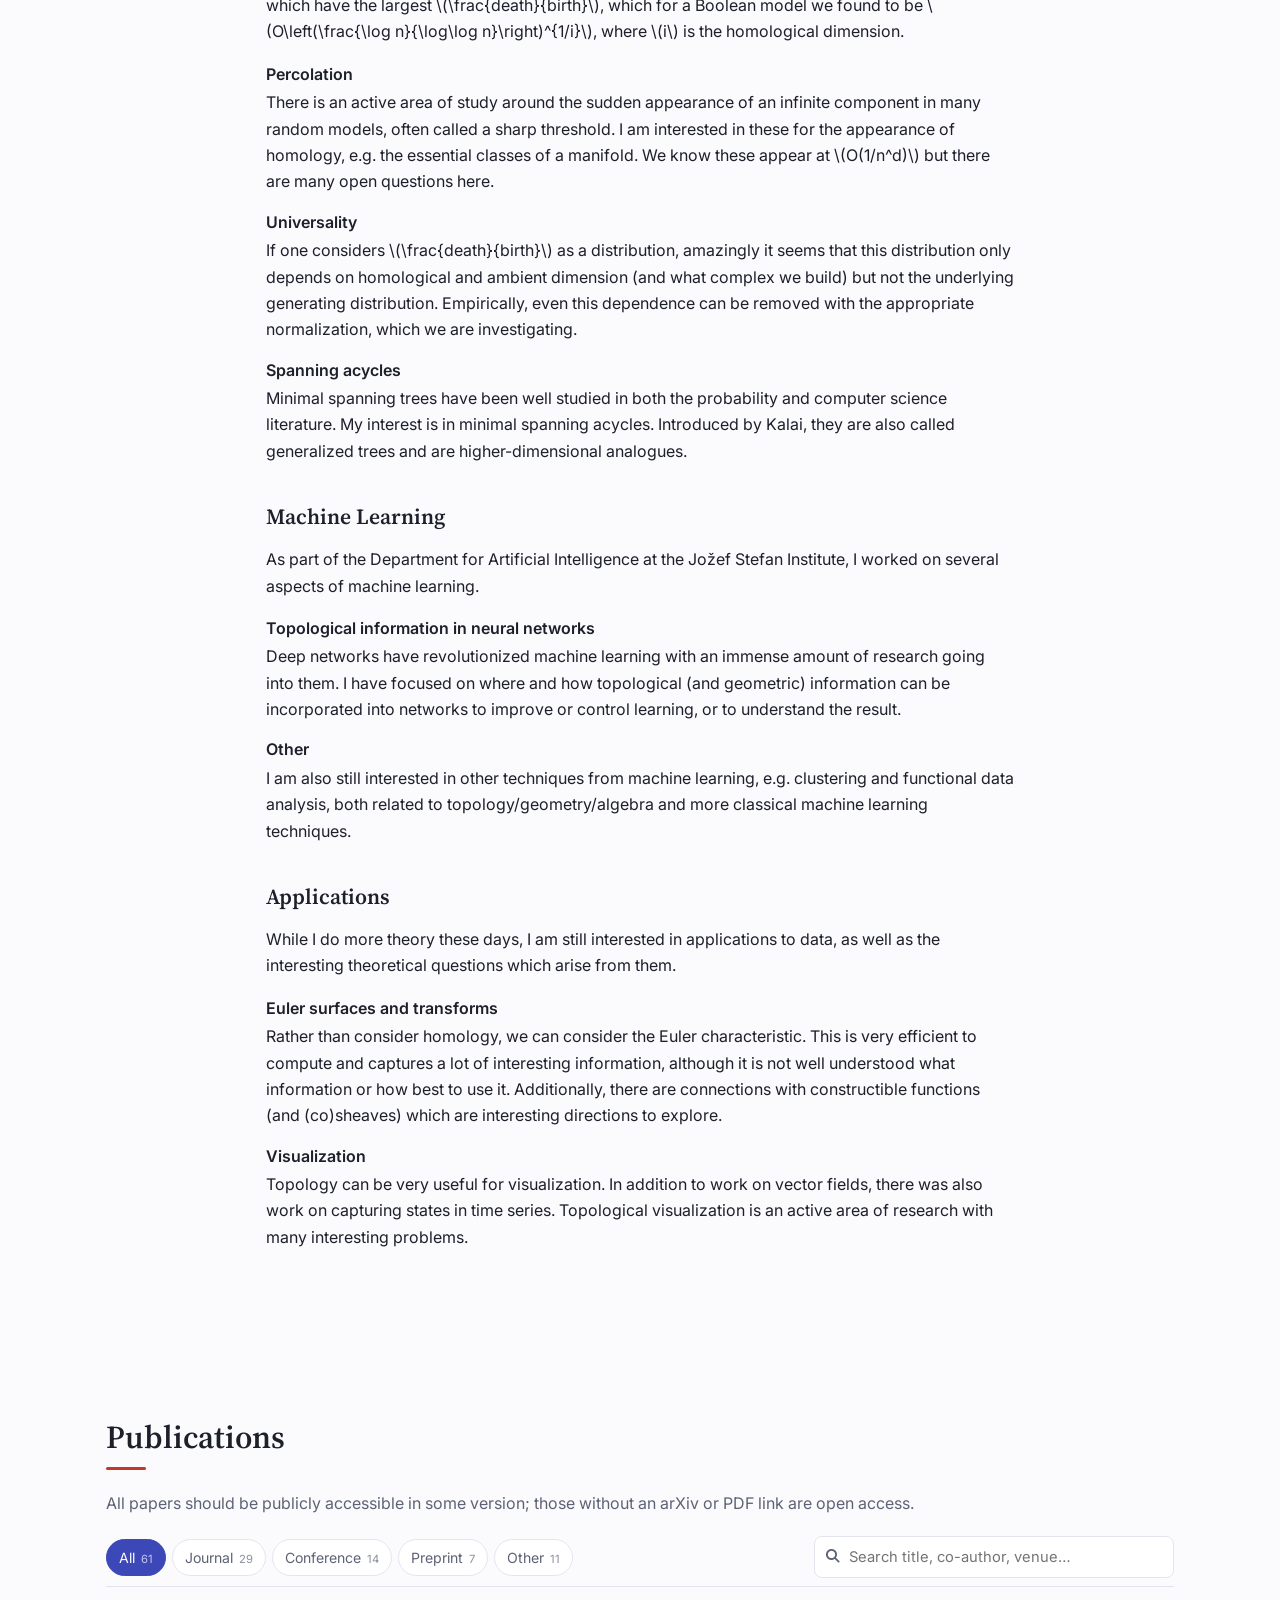
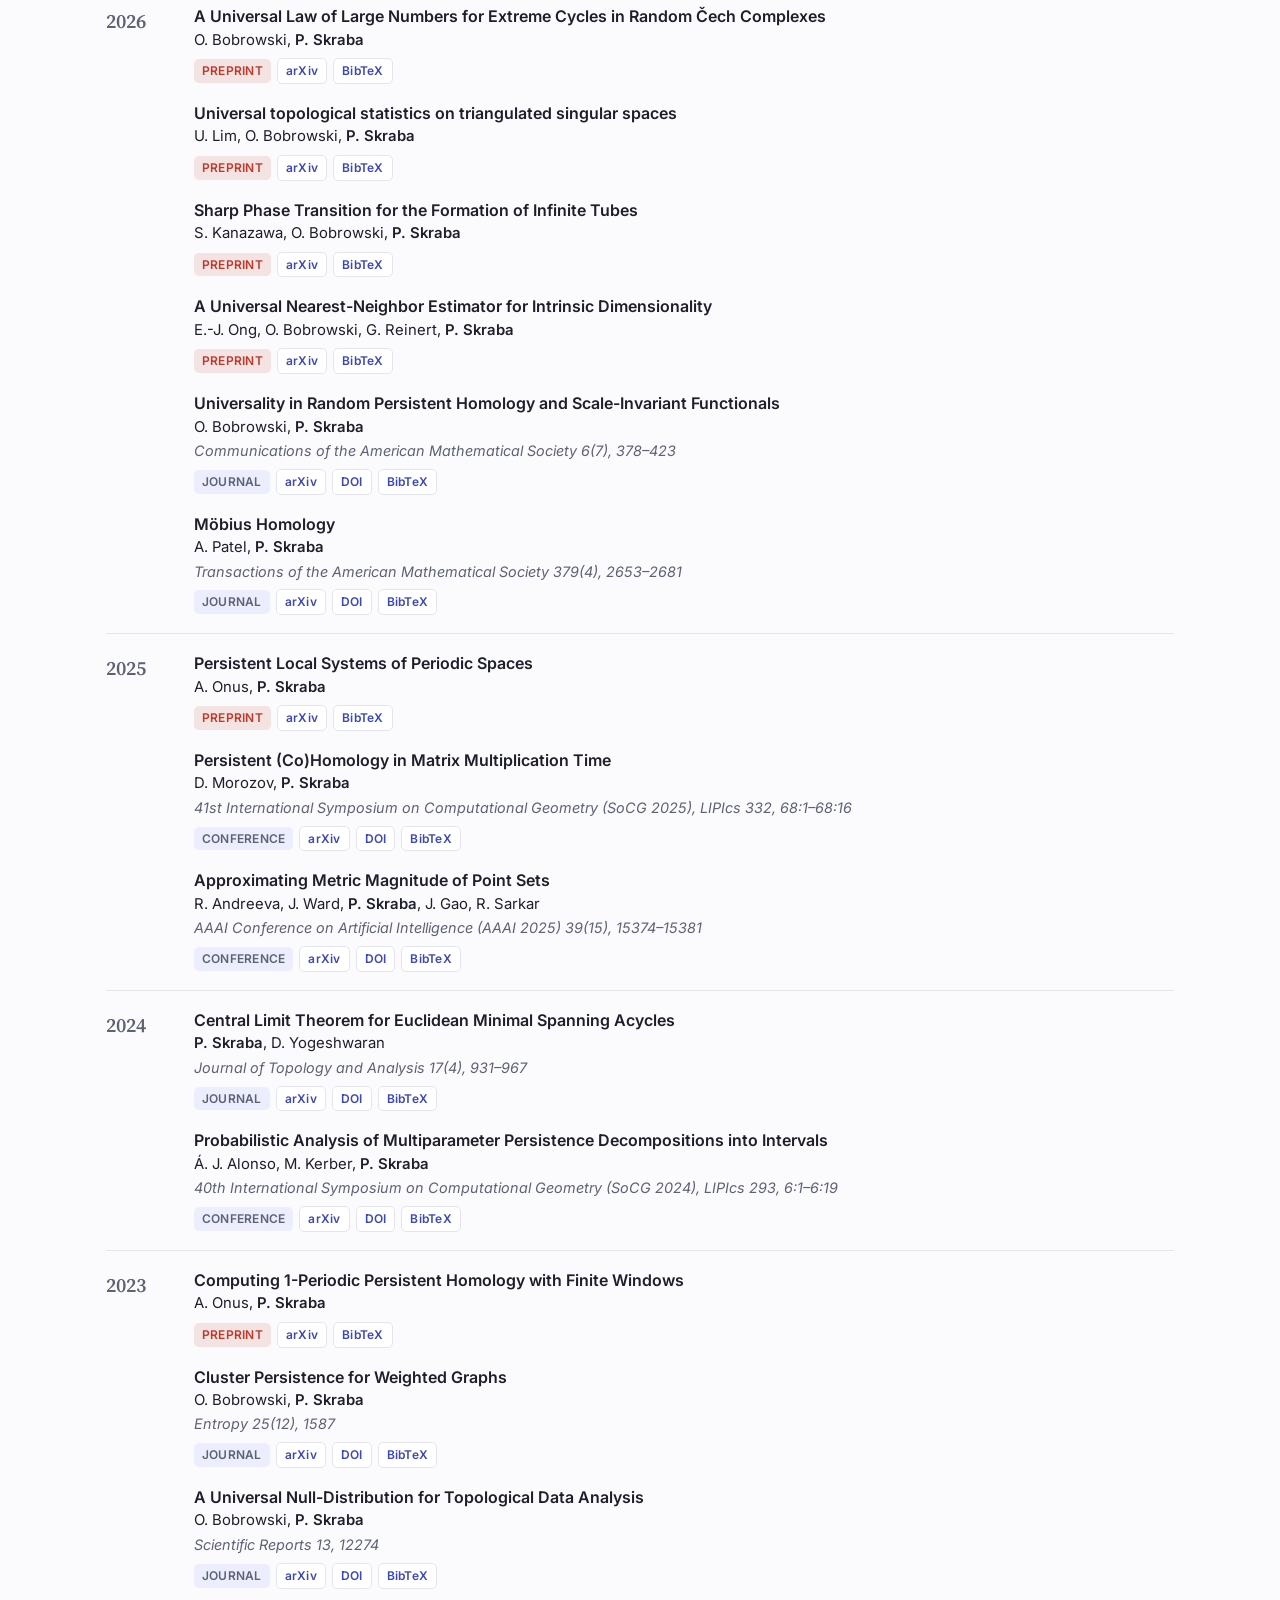
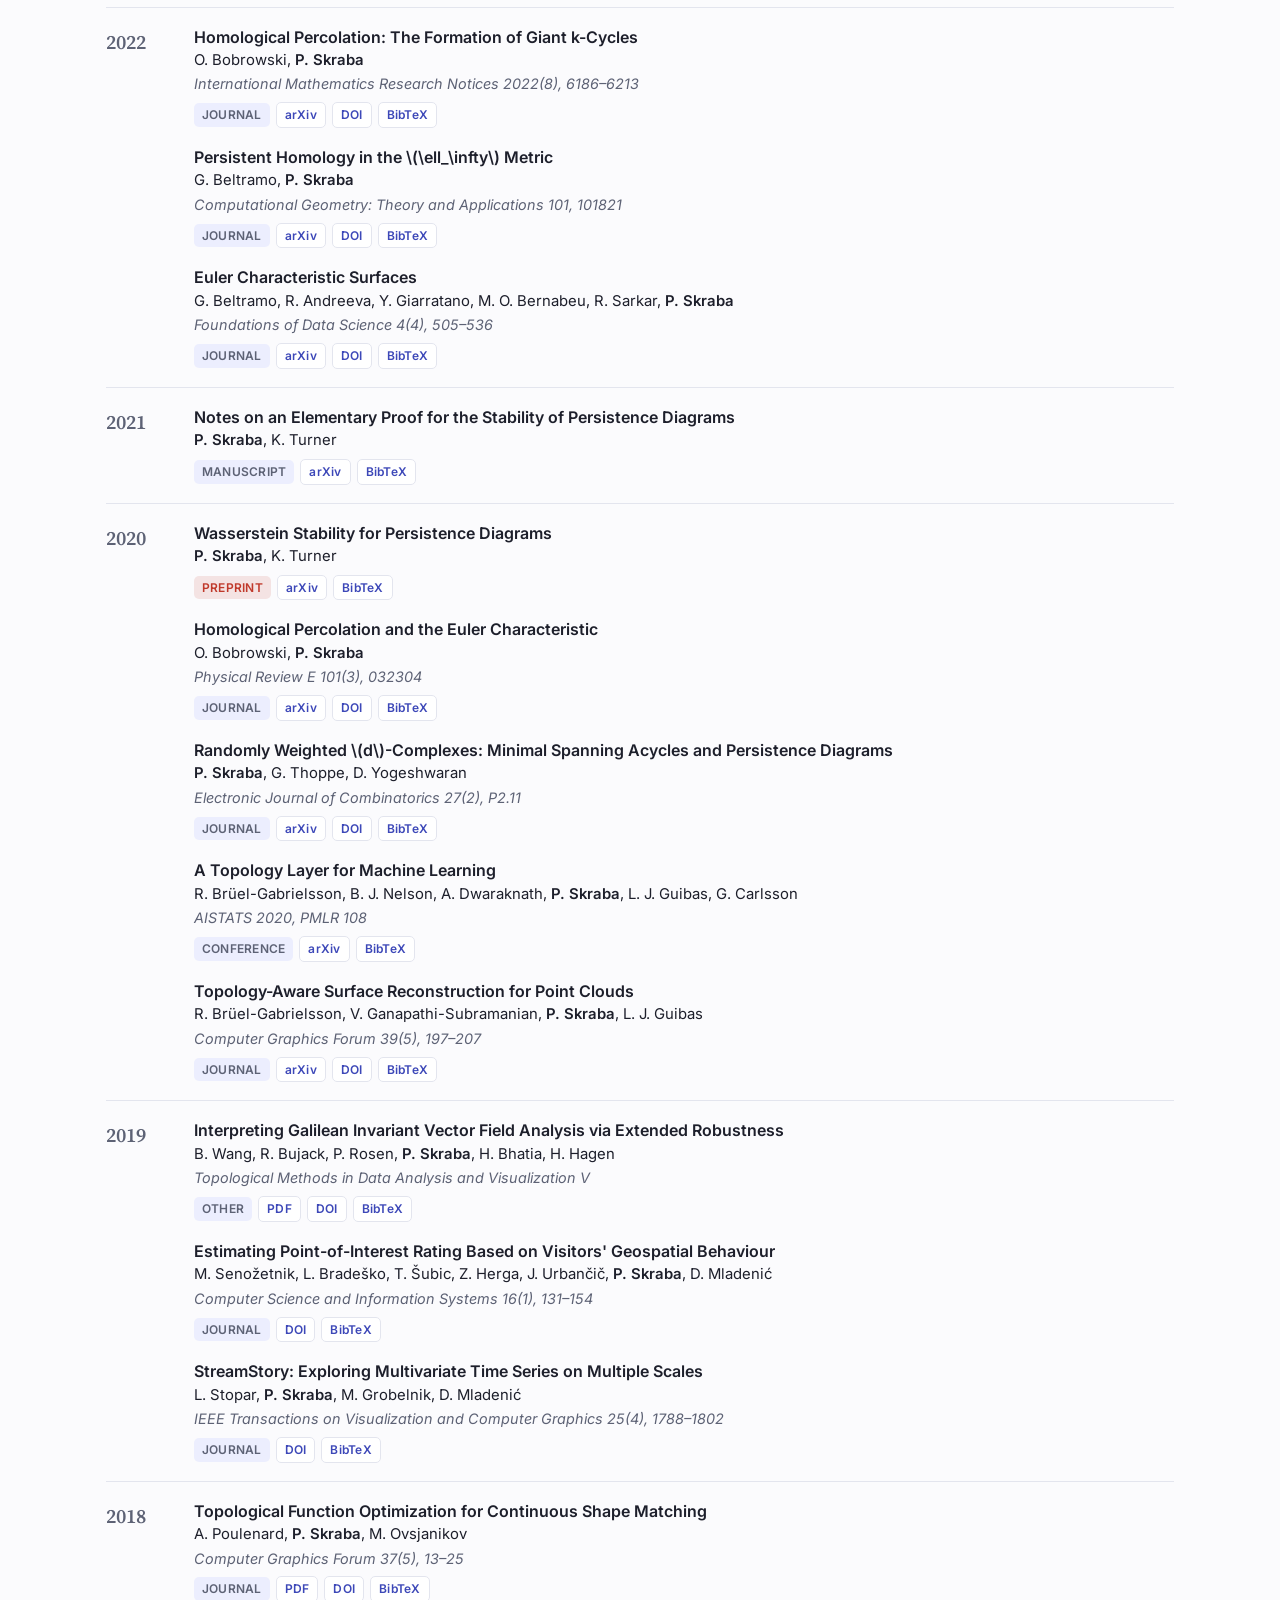
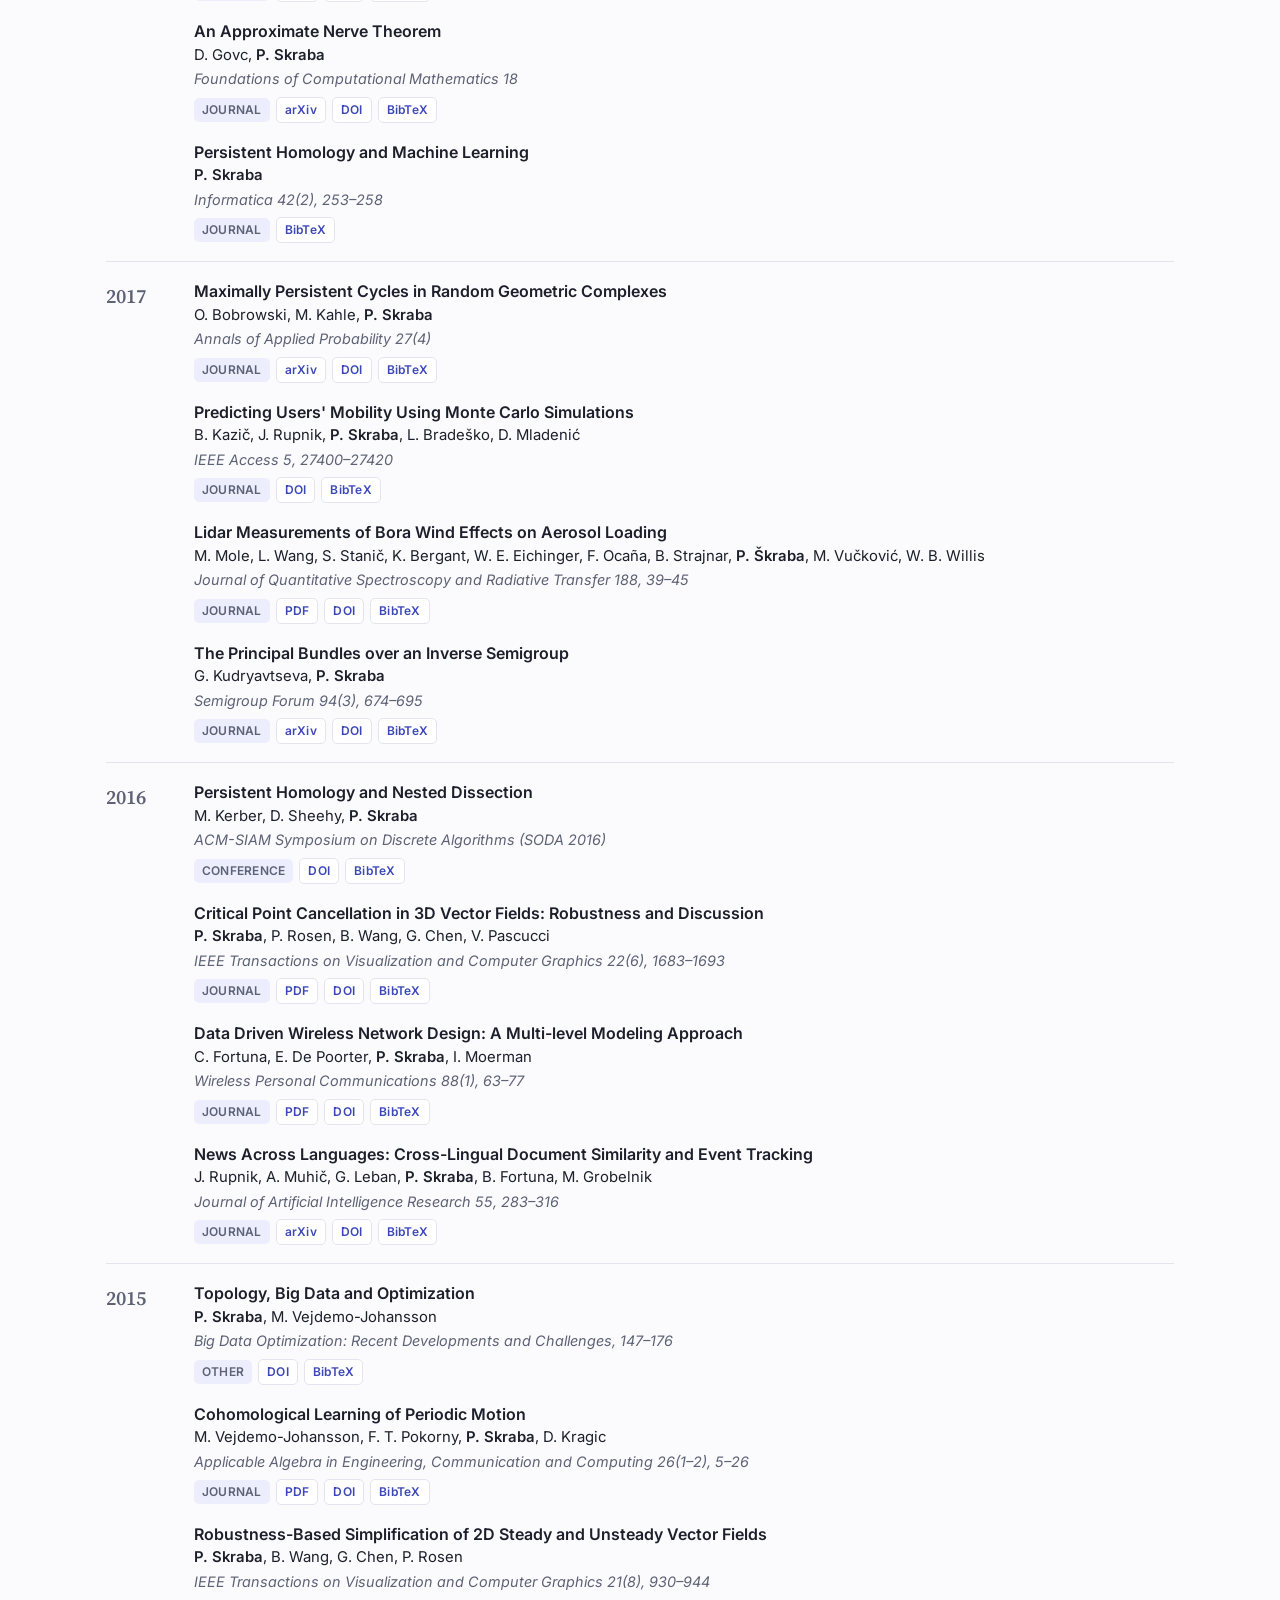
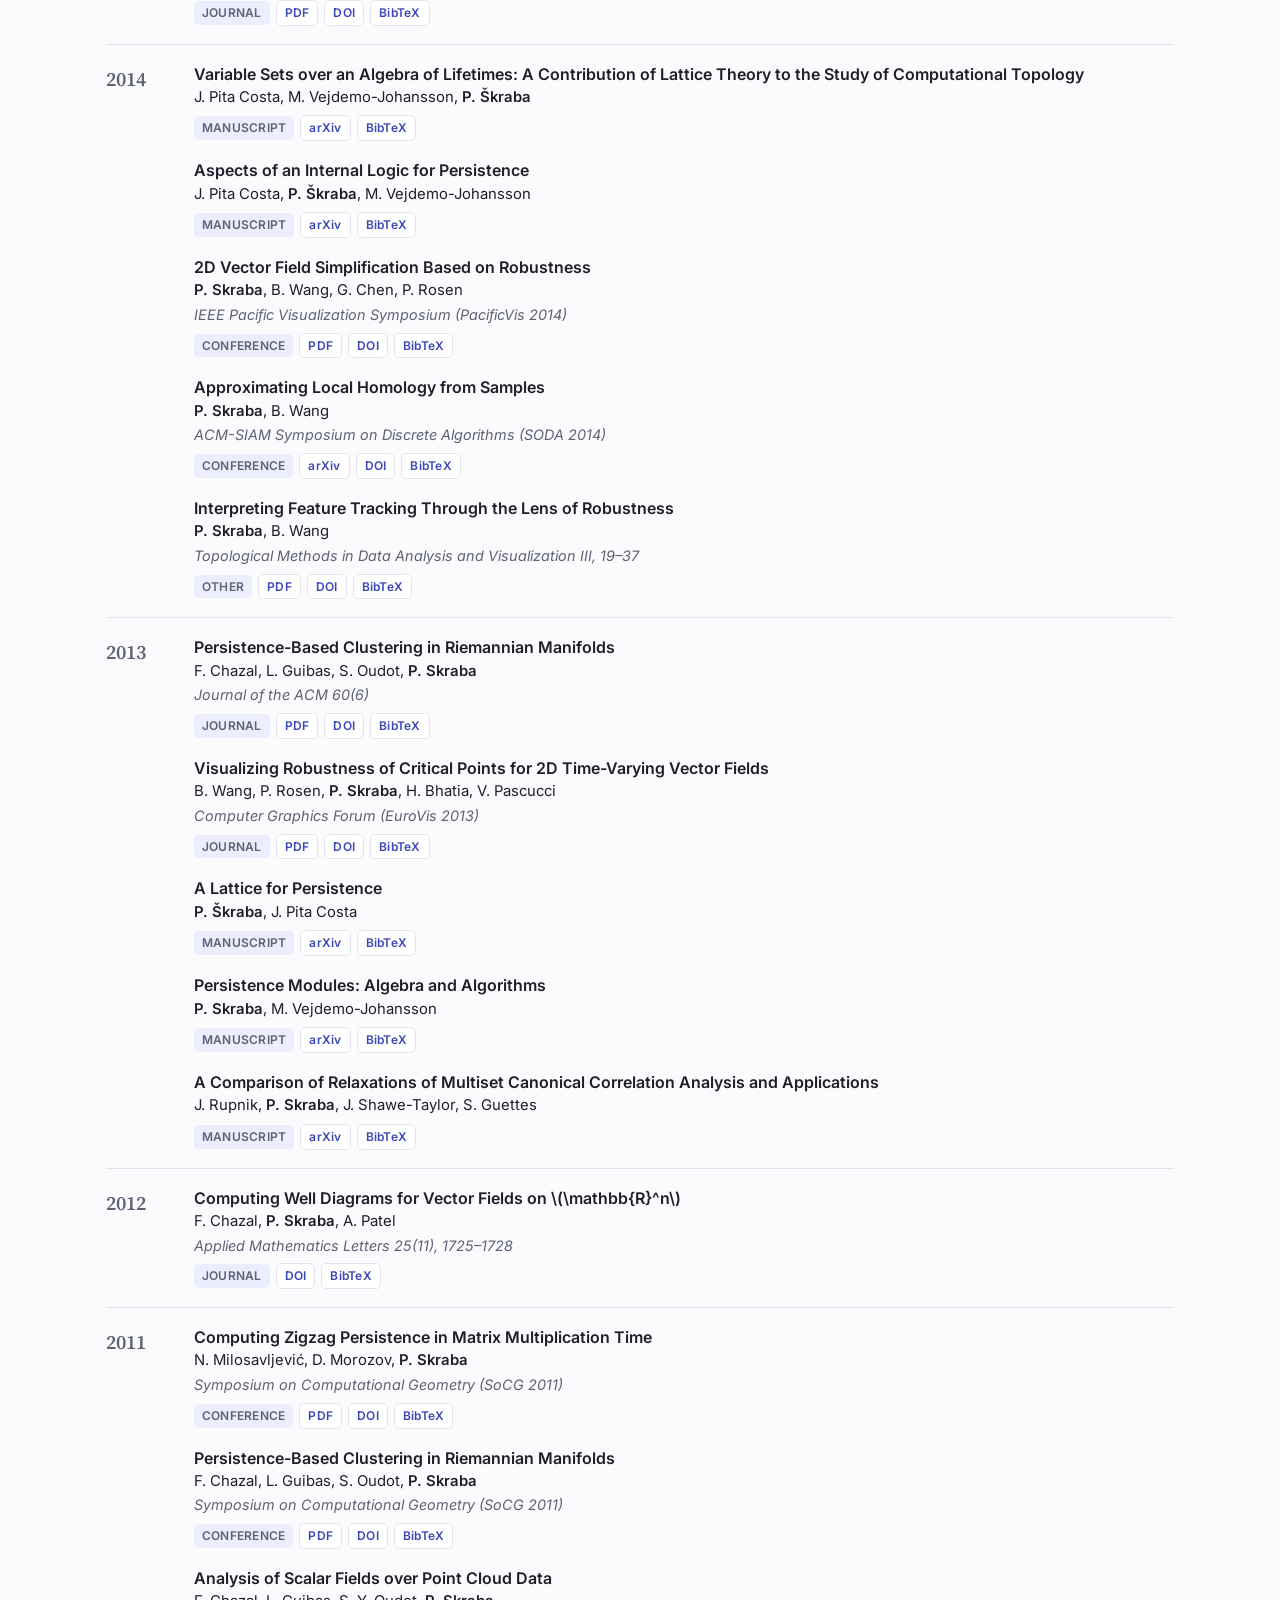
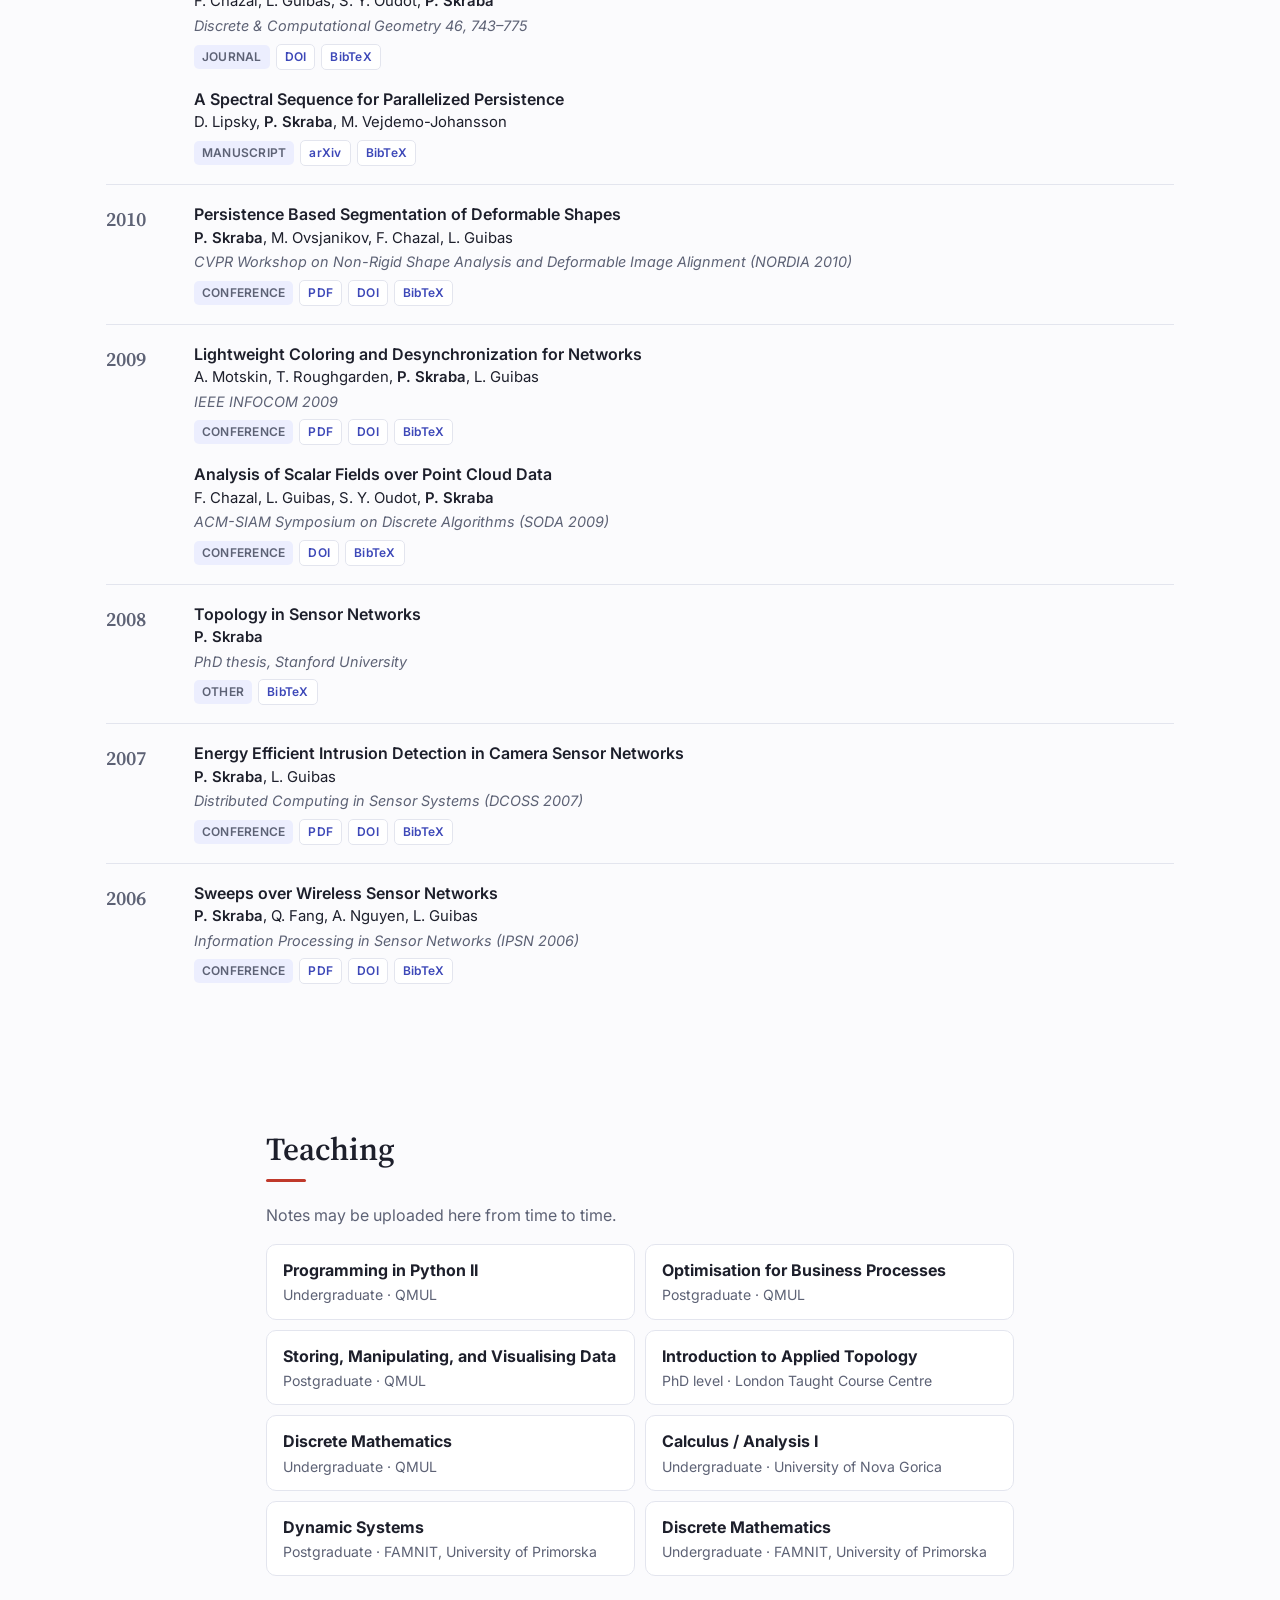
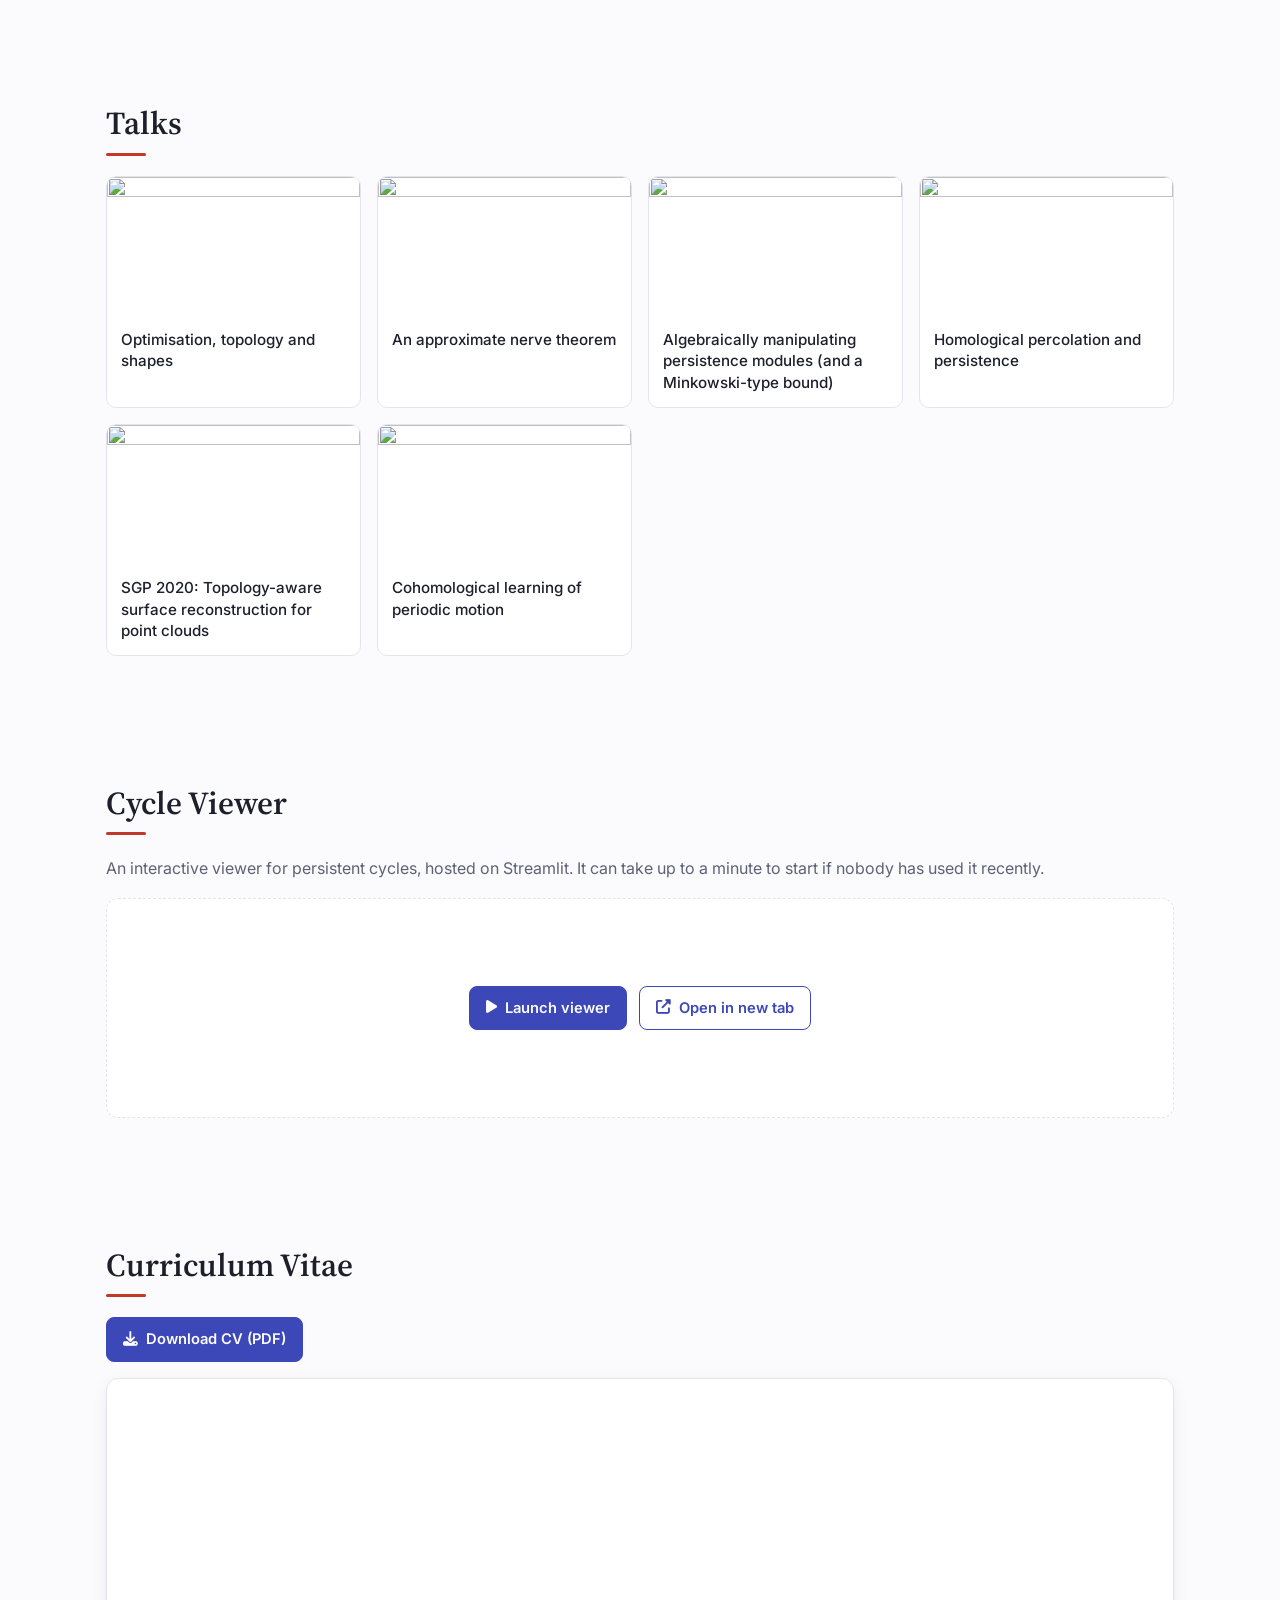
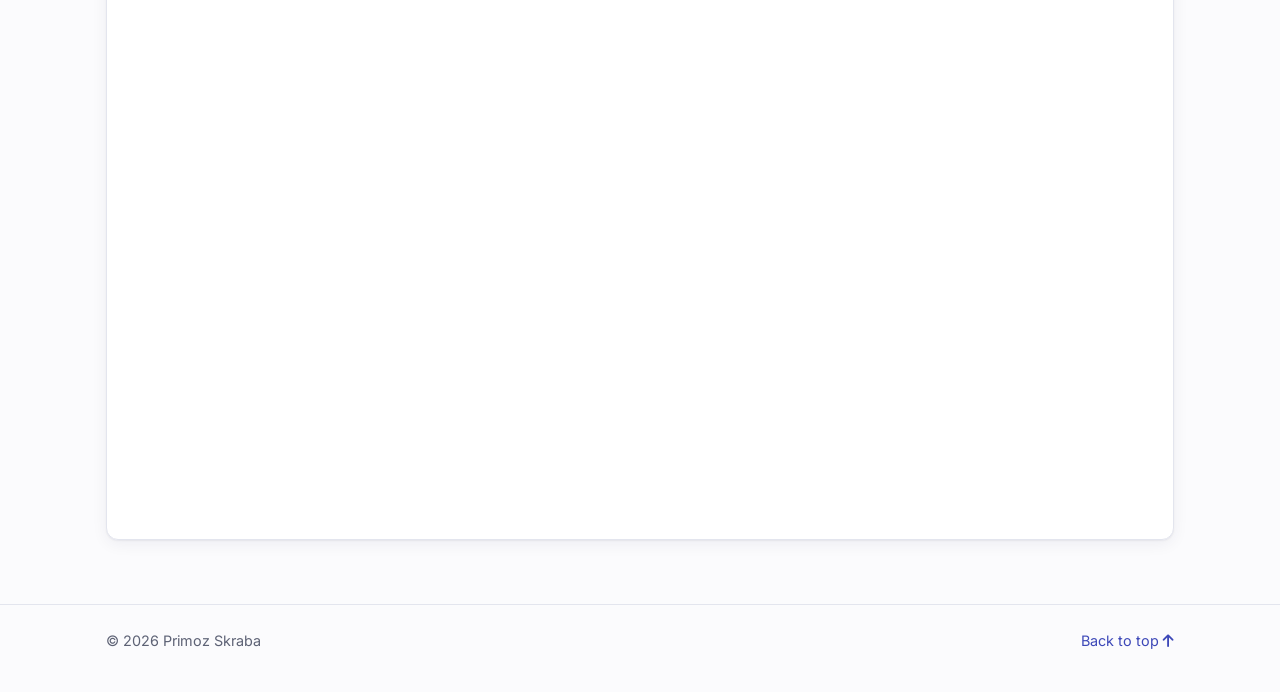
==== commit 7ccf34e6: "Add BibTeX popup for each paper and University of Ljubljana affiliation BibTeX is taken from publish" ====
--- a/index.html
+++ b/index.html
@@ -3,8 +3,8 @@
 <head>
   <meta charset="UTF-8">
   <meta name="viewport" content="width=device-width, initial-scale=1.0">
-  <title>Primoz Skraba · Queen Mary University of London</title>
-  <meta name="description" content="Primoz Skraba, Professor in the School of Mathematical Sciences at Queen Mary University of London. Applied and stochastic topology, persistent homology, algorithms, and machine learning.">
+  <title>Primoz Skraba</title>
+  <meta name="description" content="Primoz Skraba, Professor in the School of Mathematical Sciences at Queen Mary University of London, also affiliated with the Faculty of Computer and Information Science, University of Ljubljana. Applied and stochastic topology, persistent homology, algorithms, and machine learning.">
   <meta name="author" content="Primoz Skraba">
 
   <meta property="og:type" content="profile">
@@ -35,7 +35,10 @@
     "@type": "Person",
     "name": "Primoz Skraba",
     "jobTitle": "Professor",
-    "affiliation": { "@type": "CollegeOrUniversity", "name": "Queen Mary University of London" },
+    "affiliation": [
+      { "@type": "CollegeOrUniversity", "name": "Queen Mary University of London" },
+      { "@type": "CollegeOrUniversity", "name": "University of Ljubljana, Faculty of Computer and Information Science" }
+    ],
     "sameAs": [
       "https://scholar.google.com/citations?user=j6e4dFcAAAAJ",
       "https://arxiv.org/search/?query=primoz+skraba&searchtype=author"
@@ -71,8 +74,16 @@
 
         <div class="hero-text">
           <h1>Primoz Skraba</h1>
-          <p class="role">Professor · School of Mathematical Sciences<br>Queen Mary University of London</p>
-          <p class="email"><i class="fa-regular fa-envelope" aria-hidden="true"></i> initial.lastname@qmul.ac.uk</p>
+          <ul class="affiliations">
+            <li>
+              <span class="aff-name">Professor · School of Mathematical Sciences<br>Queen Mary University of London</span>
+              <span class="email"><i class="fa-regular fa-envelope" aria-hidden="true"></i> initial.lastname@qmul.ac.uk</span>
+            </li>
+            <li>
+              <span class="aff-name">Faculty of Computer and Information Science<br>University of Ljubljana</span>
+              <span class="email"><i class="fa-regular fa-envelope" aria-hidden="true"></i> firstname.lastname@fri.uni-lj.si</span>
+            </li>
+          </ul>
           <p>
             I do applied topology: mostly geometry, algebra, and recently stochastic topology,
             with a bunch of other things such as algorithms, computational geometry, and machine learning.
@@ -255,6 +266,17 @@
     </section>
   </main>
 
+  <dialog id="bib-dialog" class="bib-dialog" aria-labelledby="bib-heading">
+    <div class="bib-head">
+      <h2 id="bib-heading">BibTeX</h2>
+      <div class="bib-actions">
+        <button type="button" class="btn" id="bib-copy">Copy</button>
+        <form method="dialog"><button class="btn btn-ghost" aria-label="Close">Close</button></form>
+      </div>
+    </div>
+    <pre id="bib-text"></pre>
+  </dialog>
+
   <footer class="site-footer">
     <div class="wrap">
       <span>© <span id="year"></span> Primoz Skraba</span>
--- a/assets/css/style.css
+++ b/assets/css/style.css
@@ -149,8 +149,10 @@
 }
 .profile-pic { width: 180px; border-radius: 12px; box-shadow: var(--shadow); }
 .hero-text h1 { font-size: clamp(2rem, 4vw, 2.75rem); margin: 0 0 6px; }
-.role { color: var(--muted); margin: 0 0 8px; font-size: 1.05rem; }
-.email { margin: 0 0 16px; font-family: ui-monospace, SFMono-Regular, Menlo, monospace; font-size: 0.9rem; color: var(--muted); }
+.affiliations { list-style: none; margin: 0 0 16px; padding: 0; display: grid; grid-template-columns: repeat(auto-fit, minmax(240px, 1fr)); gap: 12px 24px; }
+.affiliations li { display: flex; flex-direction: column; gap: 4px; padding-left: 12px; border-left: 2px solid var(--border); }
+.aff-name { color: var(--muted); font-size: 0.98rem; line-height: 1.45; }
+.email { font-family: ui-monospace, SFMono-Regular, Menlo, monospace; font-size: 0.82rem; color: var(--muted); }
 .social { display: flex; flex-wrap: wrap; gap: 8px; margin-top: 16px; }
 .social a {
   display: inline-flex;
@@ -249,6 +251,45 @@
 }
 .pub-links a { border: 1px solid var(--border); color: var(--accent); background: var(--surface); }
 .pub-links a:hover { border-color: var(--accent); text-decoration: none; }
+.bib-btn {
+  font: inherit;
+  font-size: 0.75rem;
+  font-weight: 600;
+  letter-spacing: 0.02em;
+  padding: 2px 8px;
+  border-radius: 5px;
+  border: 1px solid var(--border);
+  background: var(--surface);
+  color: var(--accent);
+  cursor: pointer;
+}
+.bib-btn:hover { border-color: var(--accent); }
+.bib-dialog {
+  width: min(720px, calc(100vw - 32px));
+  max-height: calc(100vh - 64px);
+  padding: 0;
+  border: 1px solid var(--border);
+  border-radius: 12px;
+  background: var(--surface);
+  color: var(--text);
+  box-shadow: 0 12px 48px rgba(0, 0, 0, 0.25);
+}
+.bib-dialog::backdrop { background: rgba(10, 12, 24, 0.45); }
+.bib-head { display: flex; align-items: center; justify-content: space-between; gap: 12px; padding: 12px 16px; border-bottom: 1px solid var(--border); }
+.bib-head h2 { font-size: 1.1rem; margin: 0; }
+.bib-actions { display: flex; gap: 8px; }
+.bib-actions form { margin: 0; }
+.bib-dialog pre {
+  margin: 0;
+  padding: 16px;
+  overflow: auto;
+  max-height: calc(100vh - 160px);
+  font-family: ui-monospace, SFMono-Regular, Menlo, monospace;
+  font-size: 0.82rem;
+  line-height: 1.55;
+  white-space: pre;
+  background: var(--bg);
+}
 .tag { text-transform: uppercase; background: var(--accent-soft); color: var(--muted); }
 .tag.preprint { color: var(--highlight); background: color-mix(in srgb, var(--highlight) 12%, transparent); }
 
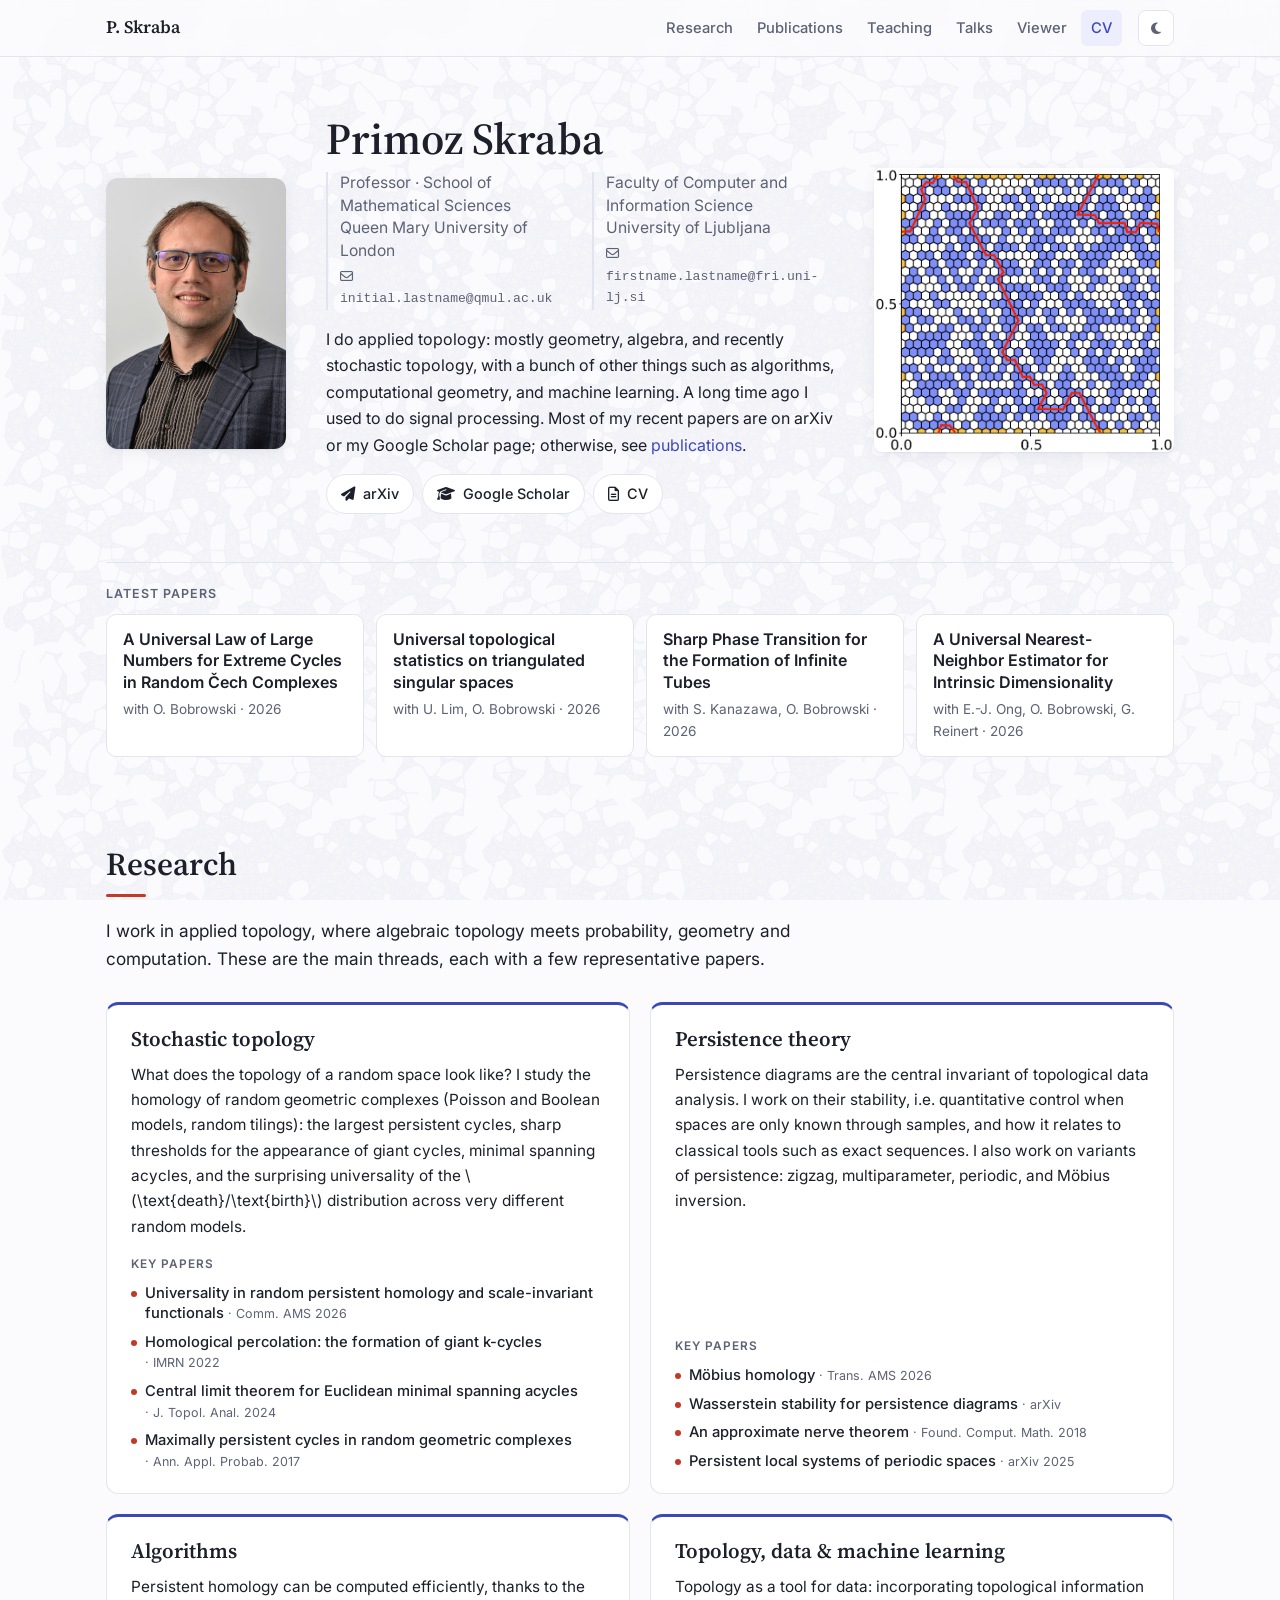
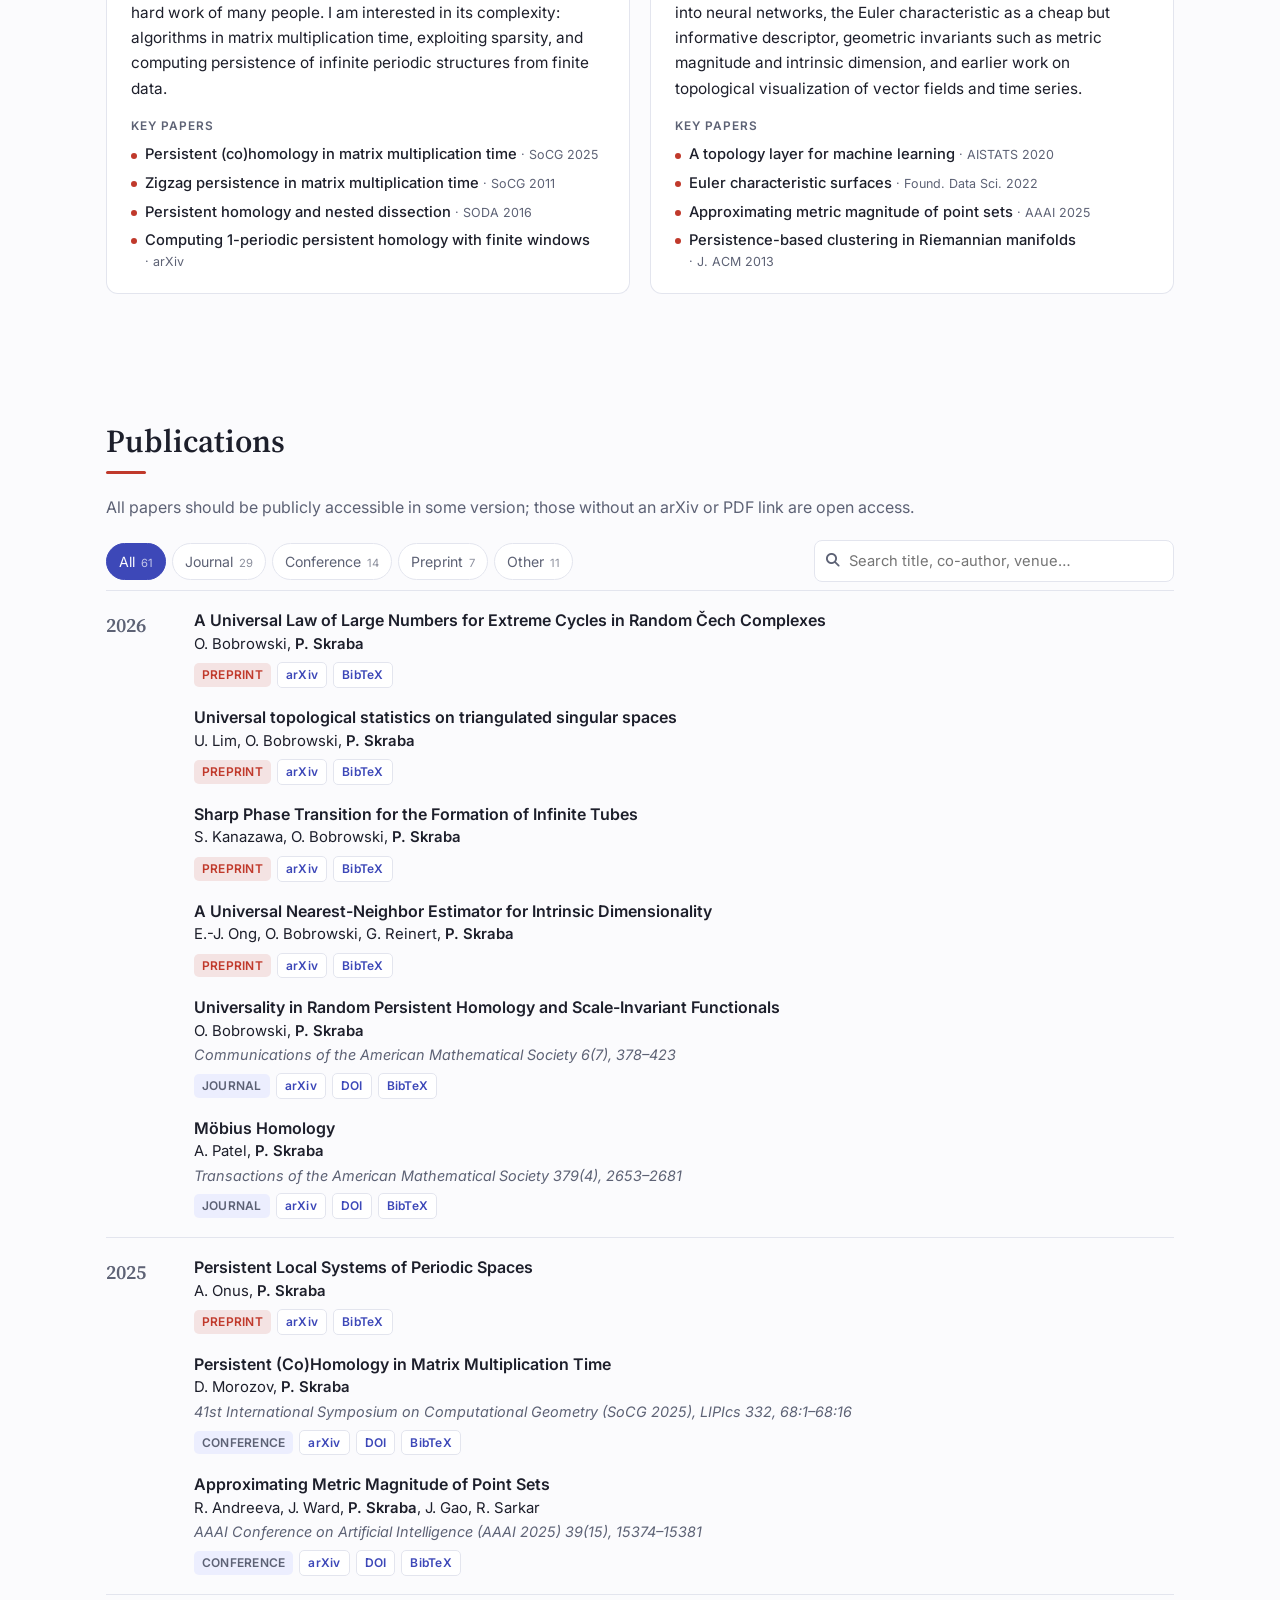
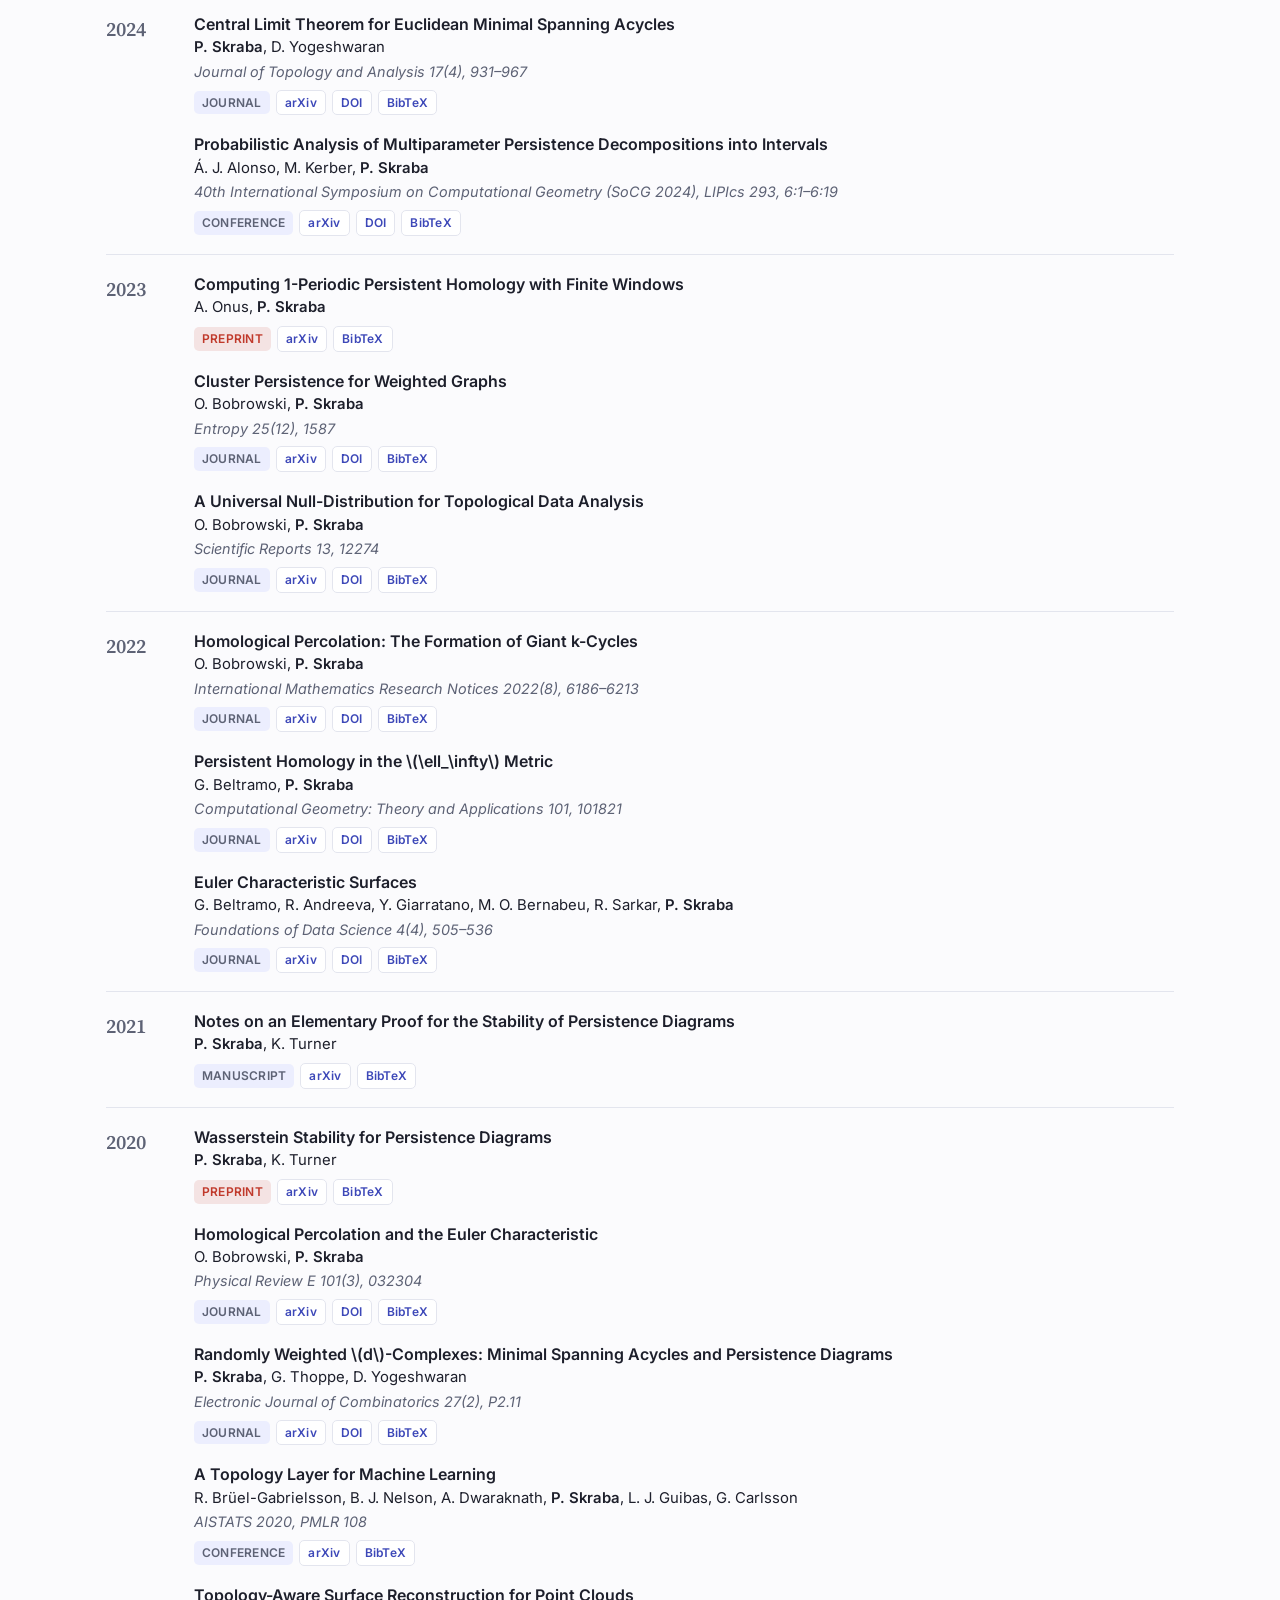
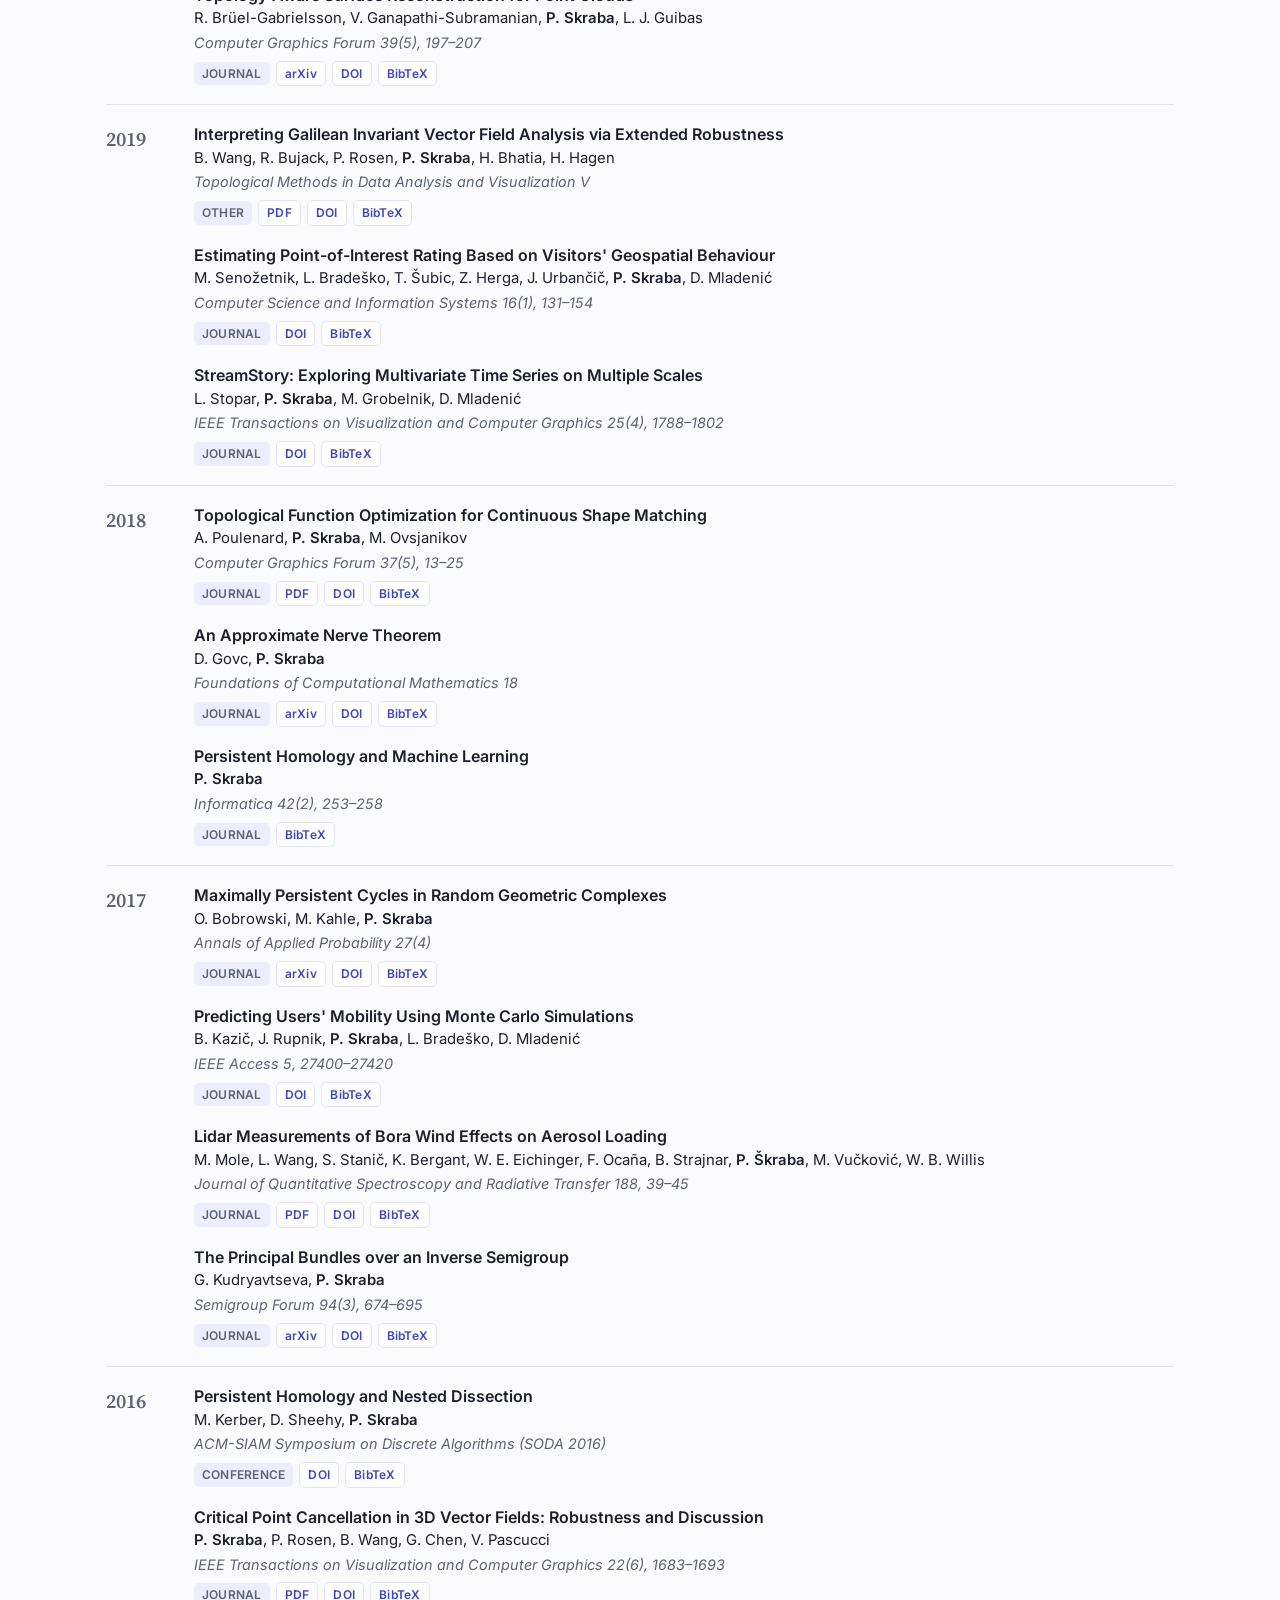
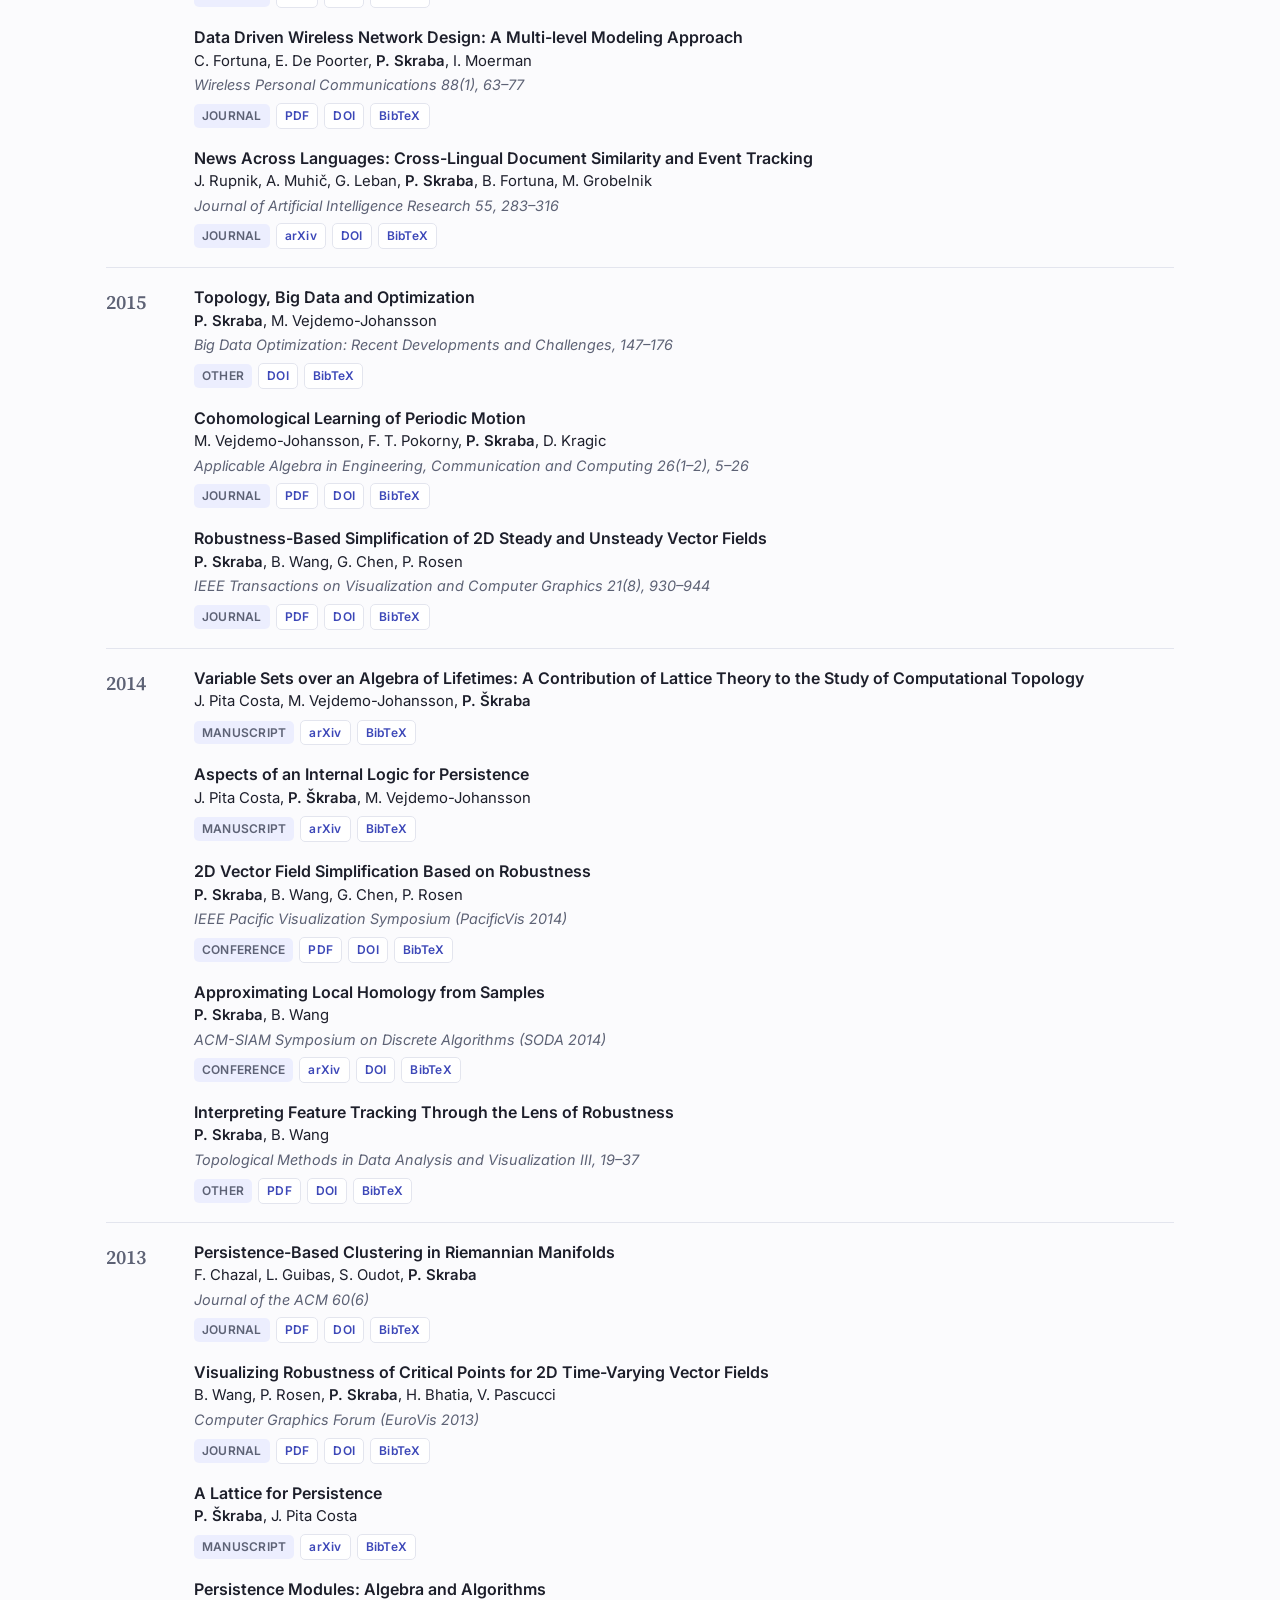
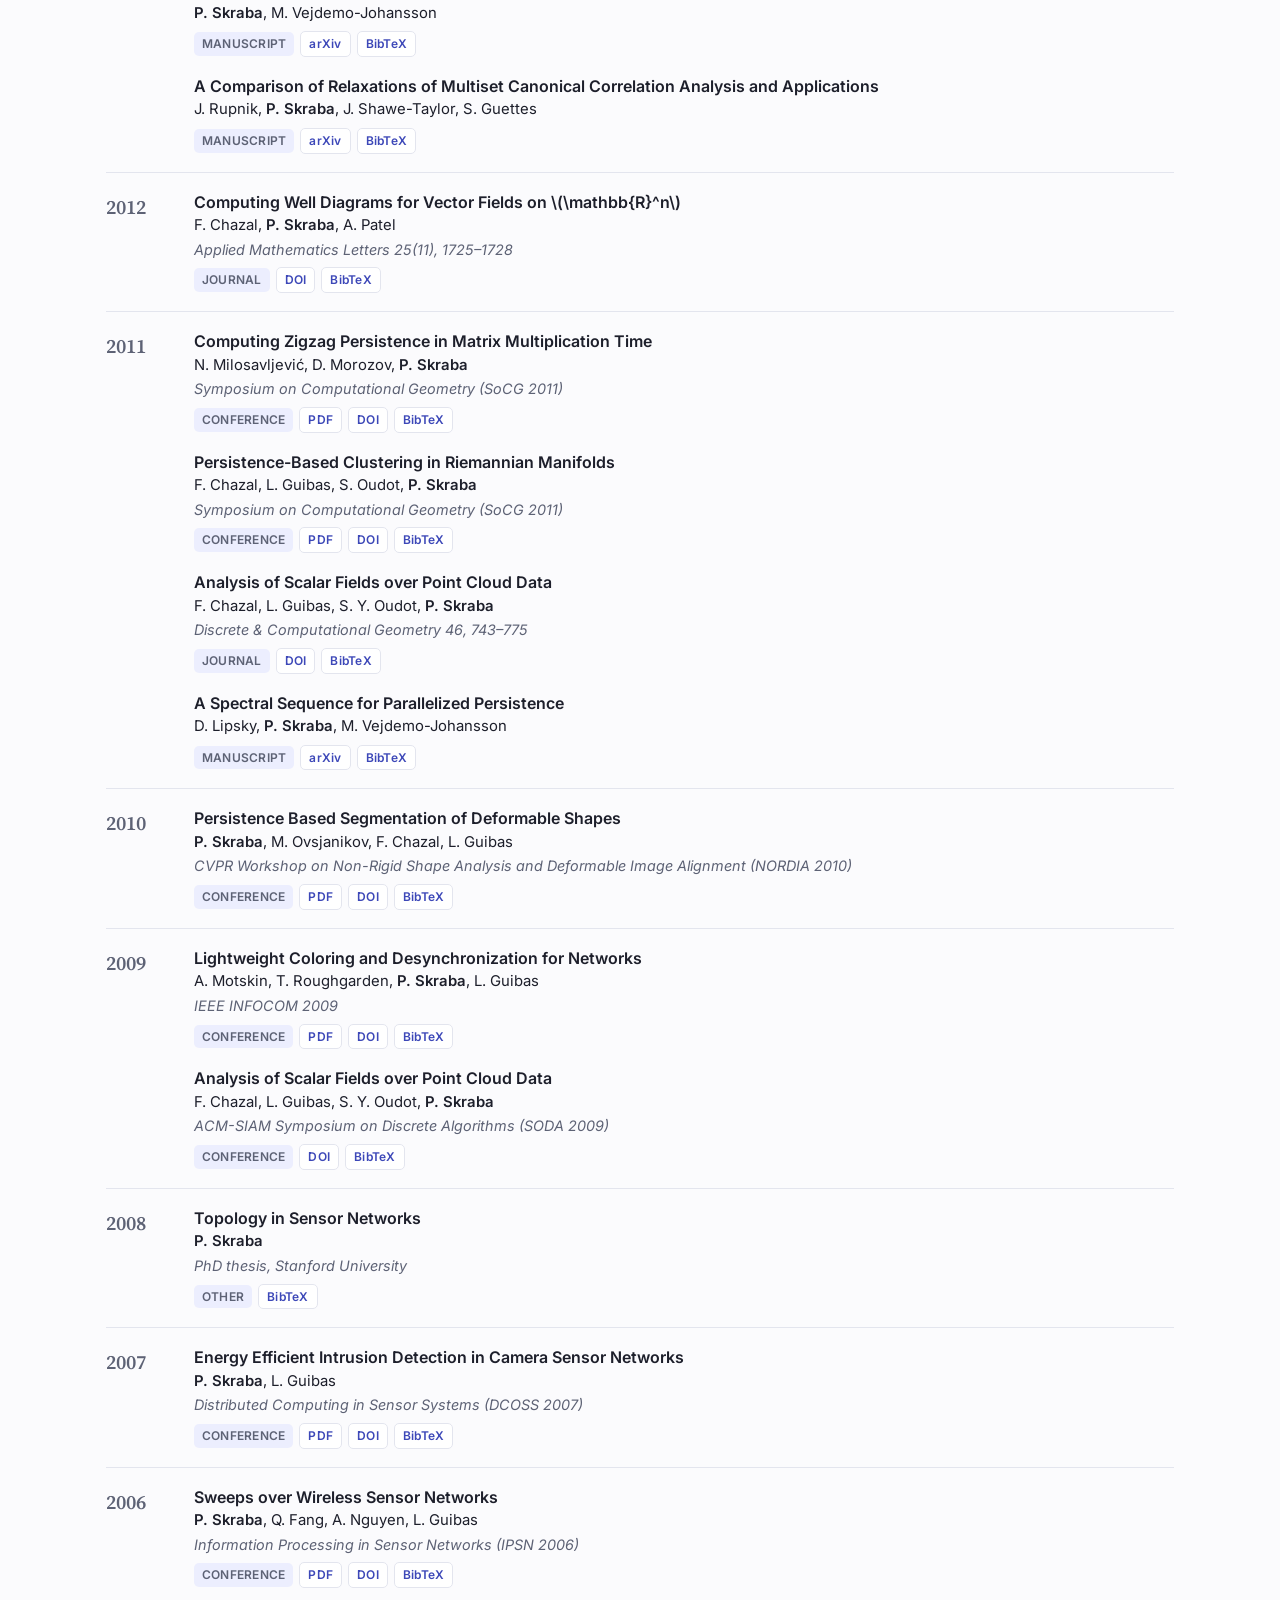
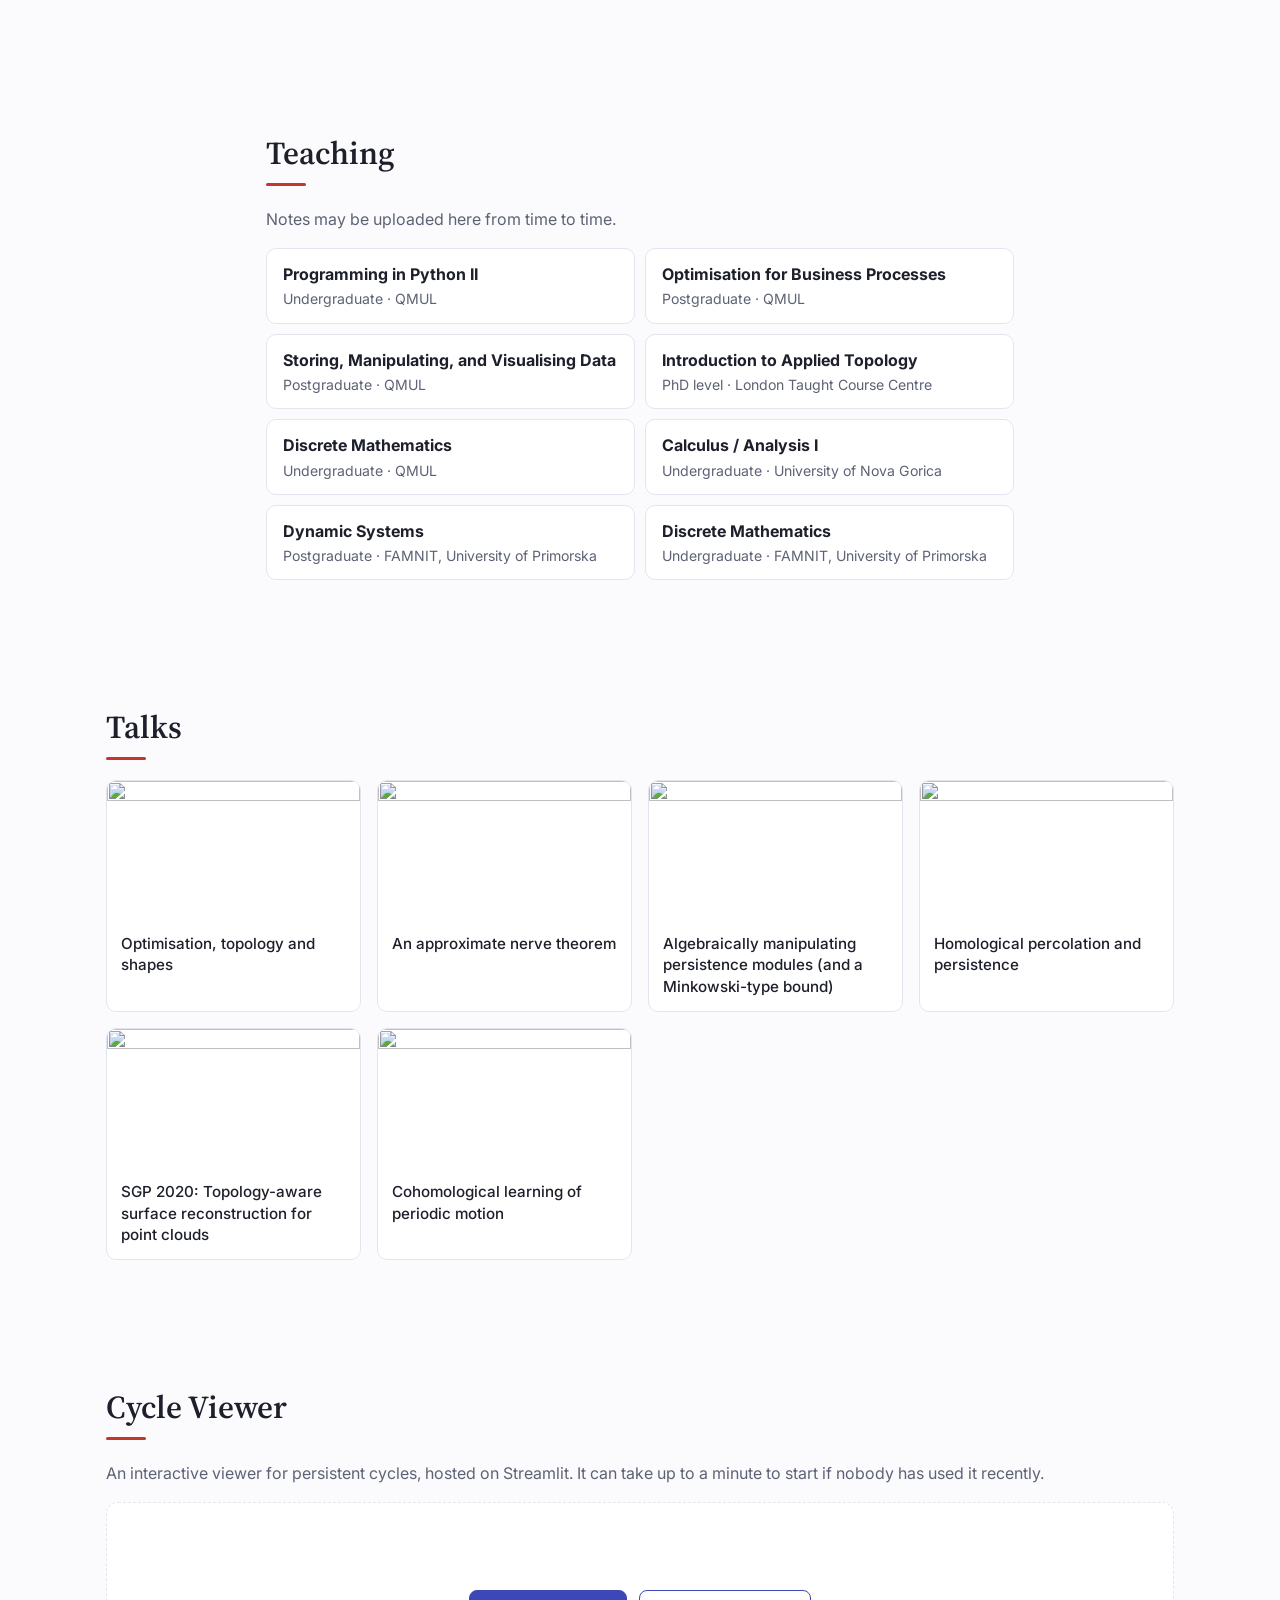
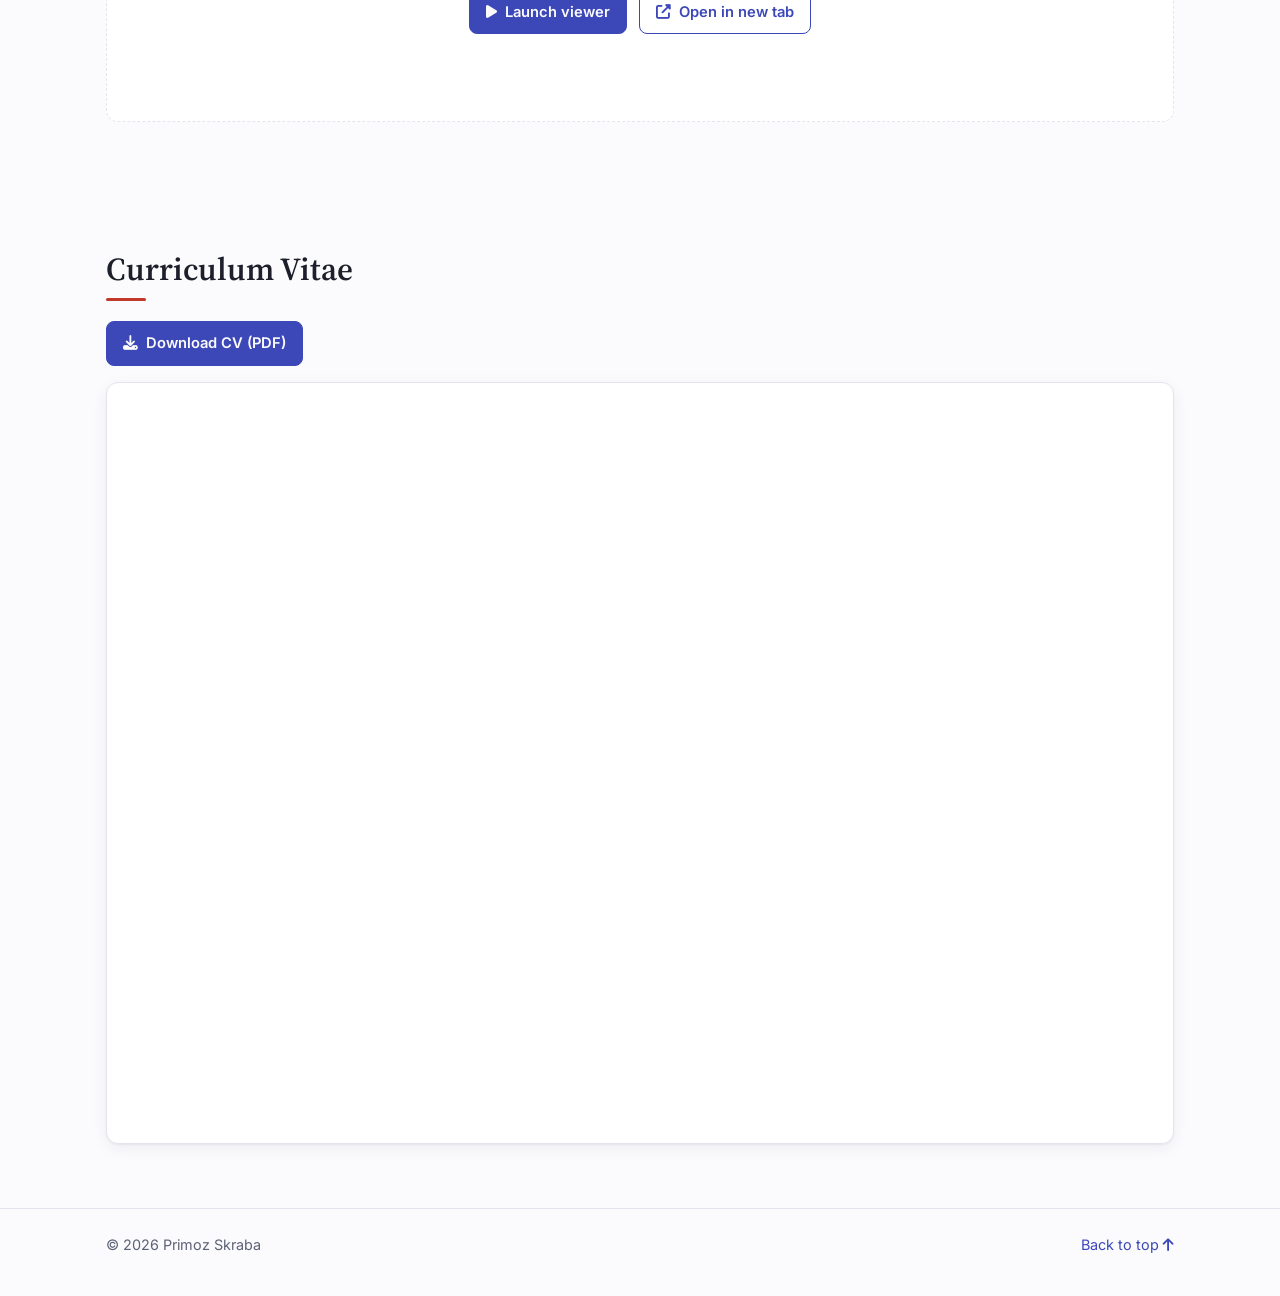
==== commit 36aac5ad: "Rework research section into theme cards with key papers Co-Authored-By: Claude Opus 5.5 <noreply@an" ====
--- a/index.html
+++ b/index.html
@@ -112,55 +112,58 @@
 
     <!-- Research -->
     <section id="research" class="section">
-      <div class="wrap narrow">
+      <div class="wrap">
         <h2 class="section-title">Research</h2>
-
-        <div class="area">
-          <h3>Persistent Homology</h3>
-          <p>Much of my research is on understanding persistent homology and its various aspects. Below are just some bits and pieces.</p>
-          <dl>
-            <dt>Stability</dt>
-            <dd>Persistence diagrams are the main invariant that is studied. We often try to understand spaces from finite samples, in which case stability is important as it allows us to get quantitative control. I am very interested in stability statements and how they relate to classical objects such as exact sequences. In general there is a mixture of combinatorial and algebraic aspects to these types of questions.</dd>
-            <dt>Variants</dt>
-            <dd>There are several variants of persistence, such as zigzag, robustness, and multiparameter. There are many open and interesting questions in this area. I have worked on some of these and have recently started working on multiparameter questions more concretely.</dd>
-            <dt>Algorithms</dt>
-            <dd>A key factor in persistent homology is that it can be computed quite efficiently (thanks to the hard work of many other people). I have worked on various complexity questions and there are still interesting questions here.</dd>
-          </dl>
-        </div>
-
-        <div class="area">
-          <h3>Stochastic Topology</h3>
-          <p>This is, roughly speaking, asking about the topology of a space which comes from a random process. In particular, I am interested in the homology groups (and ultimately homotopy groups) of these spaces. The random models I am interested in are usually geometric (Poisson, Boolean, or some regular tiling). My interest began with the work on maximal classes, the persistent classes which have the largest \(\frac{death}{birth}\), which for a Boolean model we found to be \(O\left(\frac{\log n}{\log\log n}\right)^{1/i}\), where \(i\) is the homological dimension.</p>
-          <dl>
-            <dt>Percolation</dt>
-            <dd>There is an active area of study around the sudden appearance of an infinite component in many random models, often called a sharp threshold. I am interested in these for the appearance of homology, e.g. the essential classes of a manifold. We know these appear at \(O(1/n^d)\) but there are many open questions here.</dd>
-            <dt>Universality</dt>
-            <dd>If one considers \(\frac{death}{birth}\) as a distribution, amazingly it seems that this distribution only depends on homological and ambient dimension (and what complex we build) but not the underlying generating distribution. Empirically, even this dependence can be removed with the appropriate normalization, which we are investigating.</dd>
-            <dt>Spanning acycles</dt>
-            <dd>Minimal spanning trees have been well studied in both the probability and computer science literature. My interest is in minimal spanning acycles. Introduced by Kalai, they are also called generalized trees and are higher-dimensional analogues.</dd>
-          </dl>
-        </div>
-
-        <div class="area">
-          <h3>Machine Learning</h3>
-          <p>As part of the Department for Artificial Intelligence at the Jožef Stefan Institute, I worked on several aspects of machine learning.</p>
-          <dl>
-            <dt>Topological information in neural networks</dt>
-            <dd>Deep networks have revolutionized machine learning with an immense amount of research going into them. I have focused on where and how topological (and geometric) information can be incorporated into networks to improve or control learning, or to understand the result.</dd>
-            <dt>Other</dt>
-            <dd>I am also still interested in other techniques from machine learning, e.g. clustering and functional data analysis, both related to topology/geometry/algebra and more classical machine learning techniques.</dd>
-          </dl>
-        </div>
-
-        <div class="area">
-          <h3>Applications</h3>
-          <p>While I do more theory these days, I am still interested in applications to data, as well as the interesting theoretical questions which arise from them.</p>
-          <dl>
-            <dt>Euler surfaces and transforms</dt>
-            <dd>Rather than consider homology, we can consider the Euler characteristic. This is very efficient to compute and captures a lot of interesting information, although it is not well understood what information or how best to use it. Additionally, there are connections with constructible functions (and (co)sheaves) which are interesting directions to explore.</dd>
-            <dt>Visualization</dt>
-            <dd>Topology can be very useful for visualization. In addition to work on vector fields, there was also work on capturing states in time series. Topological visualization is an active area of research with many interesting problems.</dd>
-          </dl>
+        <p class="lede">I work in applied topology, where algebraic topology meets probability, geometry and computation. These are the main threads, each with a few representative papers.</p>
+
+        <div class="research-grid">
+          <article class="theme">
+            <h3>Stochastic topology</h3>
+            <p>What does the topology of a random space look like? I study the homology of random geometric complexes (Poisson and Boolean models, random tilings): the largest persistent cycles, sharp thresholds for the appearance of giant cycles, minimal spanning acycles, and the surprising universality of the \(\text{death}/\text{birth}\) distribution across very different random models.</p>
+            <h4>Key papers</h4>
+            <ul class="key-papers">
+              <li><a href="https://doi.org/10.1090/cams/69" target="_blank" rel="noopener">Universality in random persistent homology and scale-invariant functionals</a> <span>Comm. AMS 2026</span></li>
+              <li><a href="https://doi.org/10.1093/imrn/rnaa305" target="_blank" rel="noopener">Homological percolation: the formation of giant k-cycles</a> <span>IMRN 2022</span></li>
+              <li><a href="https://doi.org/10.1142/S1793525323500590" target="_blank" rel="noopener">Central limit theorem for Euclidean minimal spanning acycles</a> <span>J. Topol. Anal. 2024</span></li>
+              <li><a href="https://doi.org/10.1214/16-AAP1232" target="_blank" rel="noopener">Maximally persistent cycles in random geometric complexes</a> <span>Ann. Appl. Probab. 2017</span></li>
+            </ul>
+          </article>
+
+          <article class="theme">
+            <h3>Persistence theory</h3>
+            <p>Persistence diagrams are the central invariant of topological data analysis. I work on their stability, i.e. quantitative control when spaces are only known through samples, and how it relates to classical tools such as exact sequences. I also work on variants of persistence: zigzag, multiparameter, periodic, and Möbius inversion.</p>
+            <h4>Key papers</h4>
+            <ul class="key-papers">
+              <li><a href="https://doi.org/10.1090/tran/9549" target="_blank" rel="noopener">Möbius homology</a> <span>Trans. AMS 2026</span></li>
+              <li><a href="https://arxiv.org/abs/2006.16824" target="_blank" rel="noopener">Wasserstein stability for persistence diagrams</a> <span>arXiv</span></li>
+              <li><a href="https://doi.org/10.1007/s10208-017-9368-6" target="_blank" rel="noopener">An approximate nerve theorem</a> <span>Found. Comput. Math. 2018</span></li>
+              <li><a href="https://arxiv.org/abs/2505.13051" target="_blank" rel="noopener">Persistent local systems of periodic spaces</a> <span>arXiv 2025</span></li>
+            </ul>
+          </article>
+
+          <article class="theme">
+            <h3>Algorithms</h3>
+            <p>Persistent homology can be computed efficiently, thanks to the hard work of many people. I am interested in its complexity: algorithms in matrix multiplication time, exploiting sparsity, and computing persistence of infinite periodic structures from finite data.</p>
+            <h4>Key papers</h4>
+            <ul class="key-papers">
+              <li><a href="https://doi.org/10.4230/LIPIcs.SoCG.2025.68" target="_blank" rel="noopener">Persistent (co)homology in matrix multiplication time</a> <span>SoCG 2025</span></li>
+              <li><a href="https://doi.org/10.1145/1998196.1998229" target="_blank" rel="noopener">Zigzag persistence in matrix multiplication time</a> <span>SoCG 2011</span></li>
+              <li><a href="https://doi.org/10.1137/1.9781611974331.ch86" target="_blank" rel="noopener">Persistent homology and nested dissection</a> <span>SODA 2016</span></li>
+              <li><a href="https://arxiv.org/abs/2312.00709" target="_blank" rel="noopener">Computing 1-periodic persistent homology with finite windows</a> <span>arXiv</span></li>
+            </ul>
+          </article>
+
+          <article class="theme">
+            <h3>Topology, data &amp; machine learning</h3>
+            <p>Topology as a tool for data: incorporating topological information into neural networks, the Euler characteristic as a cheap but informative descriptor, geometric invariants such as metric magnitude and intrinsic dimension, and earlier work on topological visualization of vector fields and time series.</p>
+            <h4>Key papers</h4>
+            <ul class="key-papers">
+              <li><a href="https://proceedings.mlr.press/v108/gabrielsson20a.html" target="_blank" rel="noopener">A topology layer for machine learning</a> <span>AISTATS 2020</span></li>
+              <li><a href="https://doi.org/10.3934/fods.2021027" target="_blank" rel="noopener">Euler characteristic surfaces</a> <span>Found. Data Sci. 2022</span></li>
+              <li><a href="https://doi.org/10.1609/aaai.v39i15.33687" target="_blank" rel="noopener">Approximating metric magnitude of point sets</a> <span>AAAI 2025</span></li>
+              <li><a href="https://doi.org/10.1145/2535927" target="_blank" rel="noopener">Persistence-based clustering in Riemannian manifolds</a> <span>J. ACM 2013</span></li>
+            </ul>
+          </article>
         </div>
       </div>
     </section>
--- a/assets/css/style.css
+++ b/assets/css/style.css
@@ -194,11 +194,35 @@
 .section-title::after { content: ""; display: block; width: 40px; height: 3px; background: var(--highlight); margin-top: 10px; border-radius: 2px; }
 
 /* Research */
-.area { margin-bottom: 40px; }
-.area h3 { font-size: 1.35rem; margin: 0 0 8px; }
-.area dl { margin: 12px 0 0; }
-.area dt { font-weight: 600; margin-top: 14px; }
-.area dd { margin: 2px 0 0; }
+.lede { font-size: 1.08rem; max-width: 720px; margin: 0 0 28px; }
+.research-grid { display: grid; grid-template-columns: repeat(2, 1fr); gap: 20px; }
+.theme {
+  background: var(--surface);
+  border: 1px solid var(--border);
+  border-top: 3px solid var(--accent);
+  border-radius: 12px;
+  padding: 22px 24px;
+  display: flex;
+  flex-direction: column;
+}
+.theme h3 { font-size: 1.3rem; margin: 0 0 10px; }
+.theme p { margin: 0 0 16px; font-size: 0.96rem; }
+.theme h4 {
+  margin: auto 0 8px;
+  font-size: 0.74rem;
+  font-weight: 600;
+  text-transform: uppercase;
+  letter-spacing: 0.08em;
+  color: var(--muted);
+}
+.key-papers { list-style: none; margin: 0; padding: 0; display: flex; flex-direction: column; gap: 8px; }
+.key-papers li { font-size: 0.92rem; line-height: 1.4; padding-left: 14px; position: relative; }
+.key-papers li::before { content: ""; position: absolute; left: 0; top: 0.55em; width: 6px; height: 6px; border-radius: 50%; background: var(--highlight); }
+.key-papers a { color: var(--text); font-weight: 500; }
+.key-papers a:hover { color: var(--accent); }
+.key-papers span { color: var(--muted); font-size: 0.85em; white-space: nowrap; }
+.key-papers span::before { content: "· "; }
+@media (max-width: 760px) { .research-grid { grid-template-columns: 1fr; } }
 
 /* Publications */
 .pub-controls { display: flex; flex-wrap: wrap; gap: 12px; align-items: center; justify-content: space-between; margin: 20px 0 8px; }
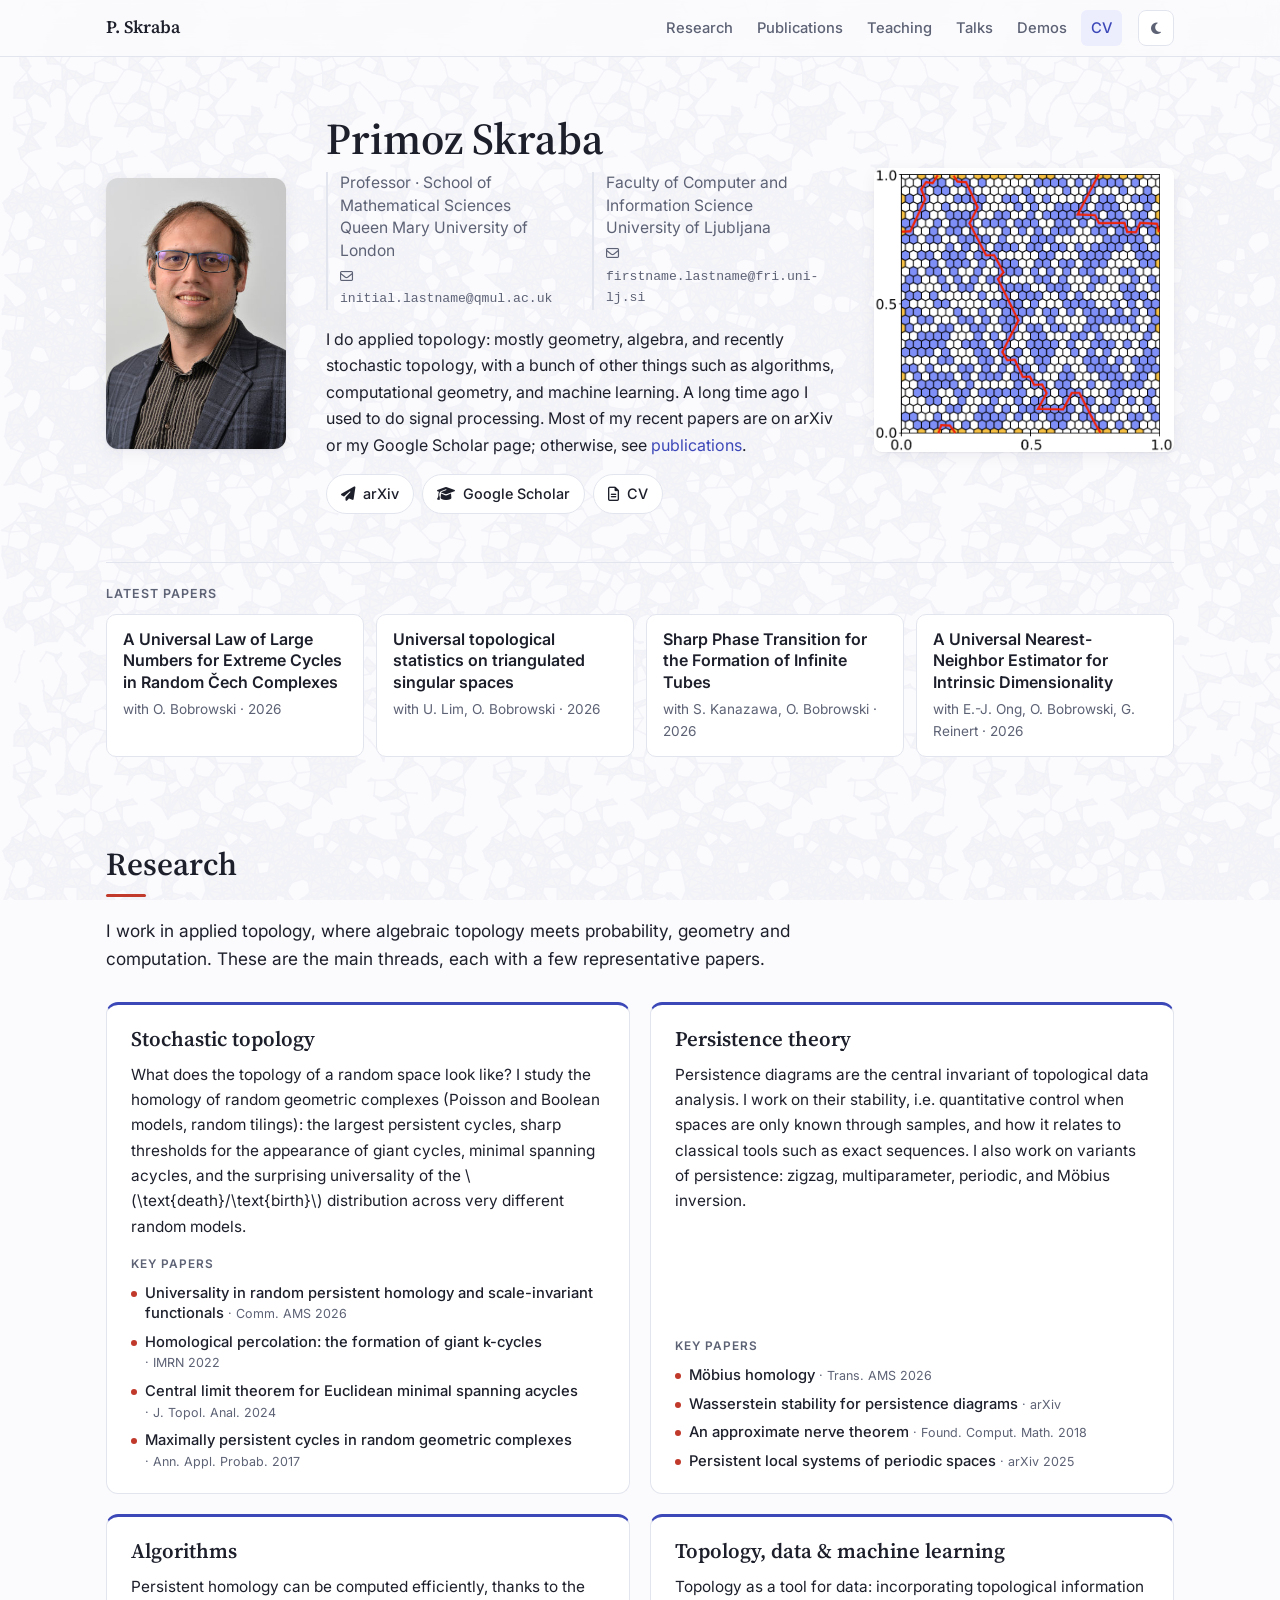
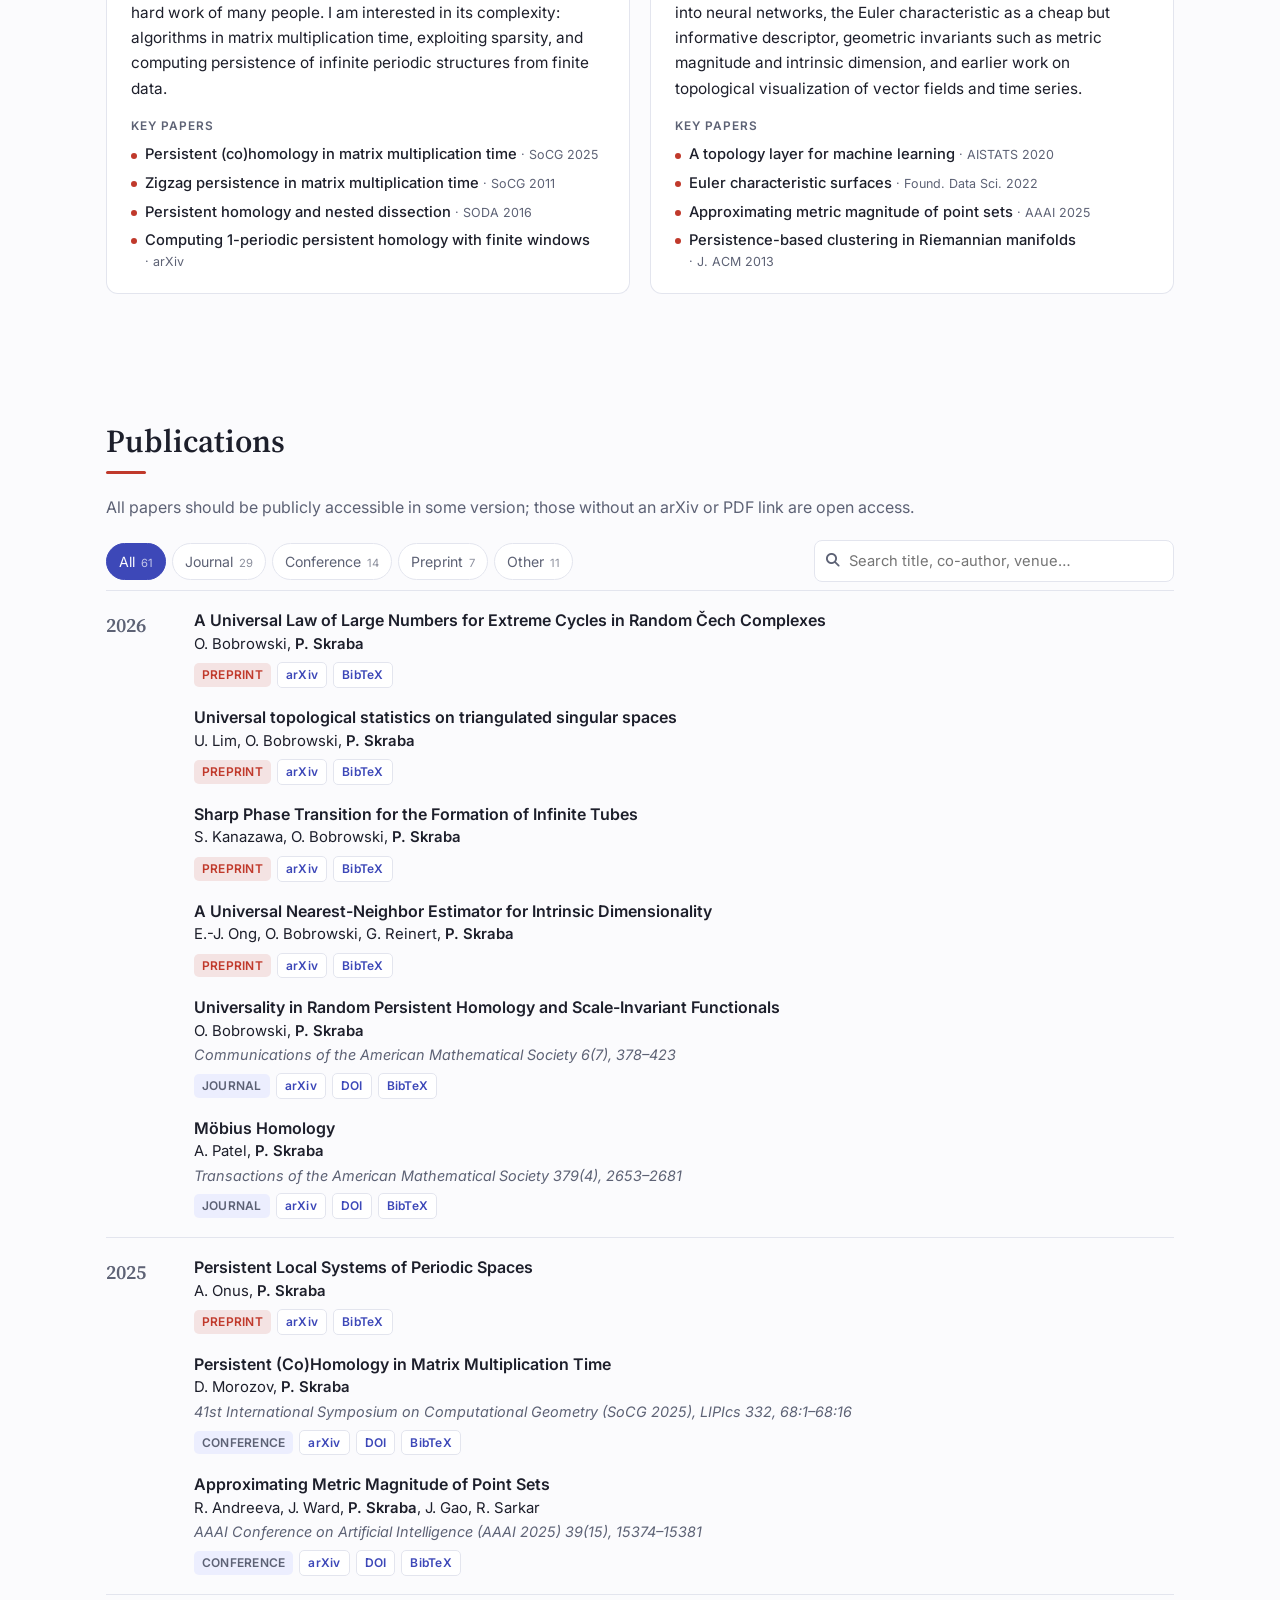
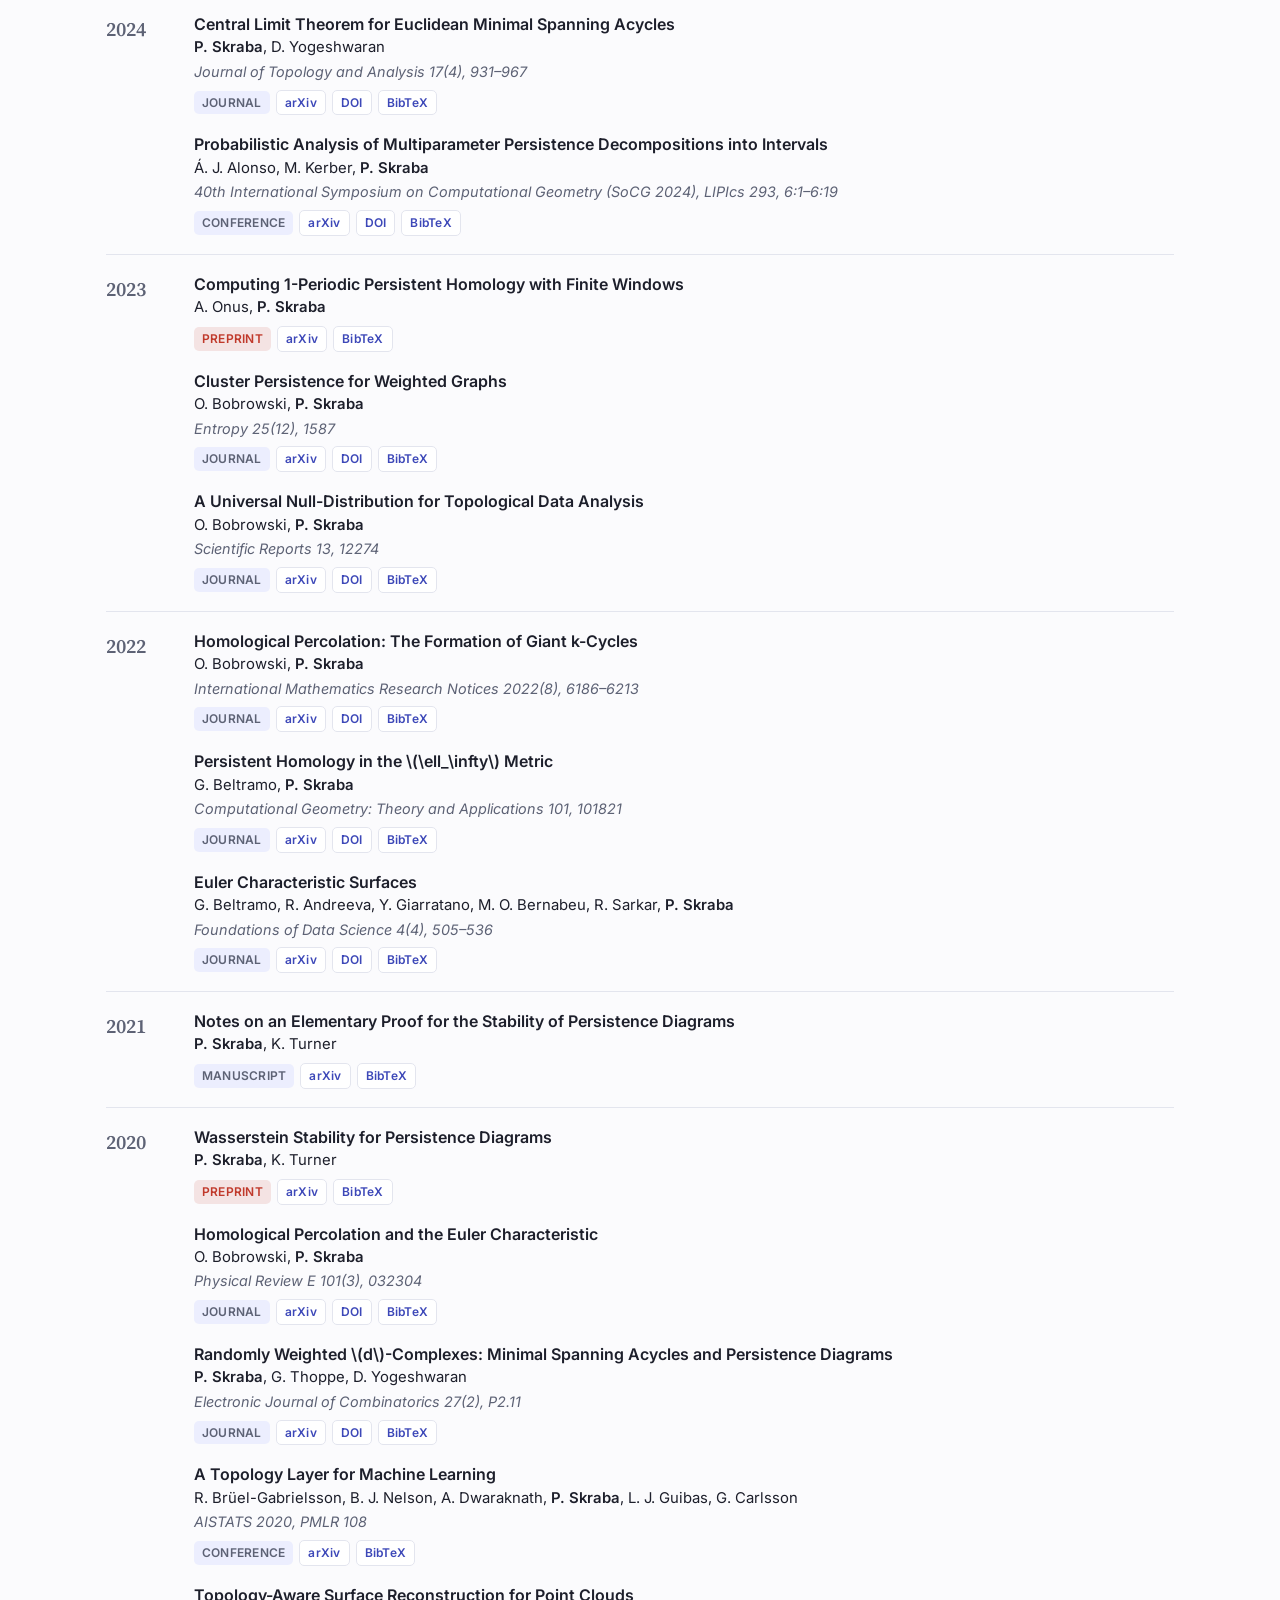
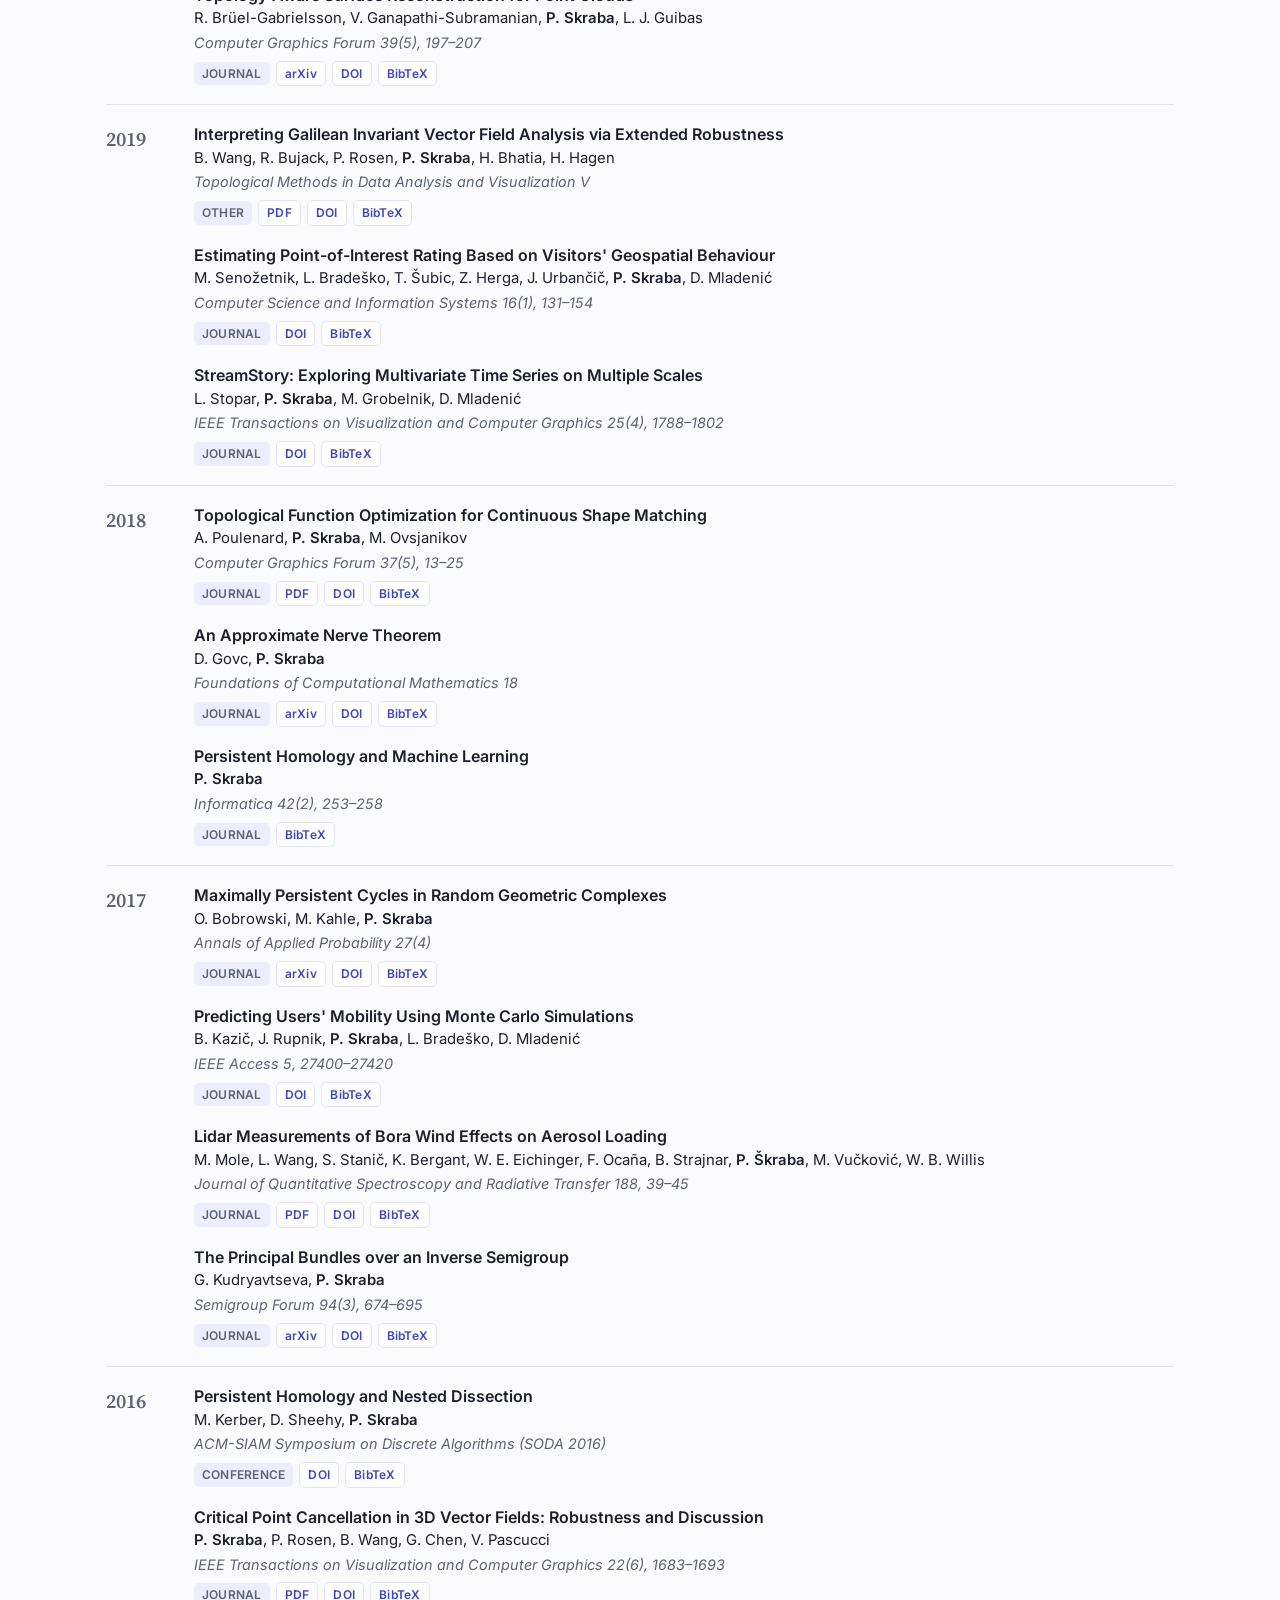
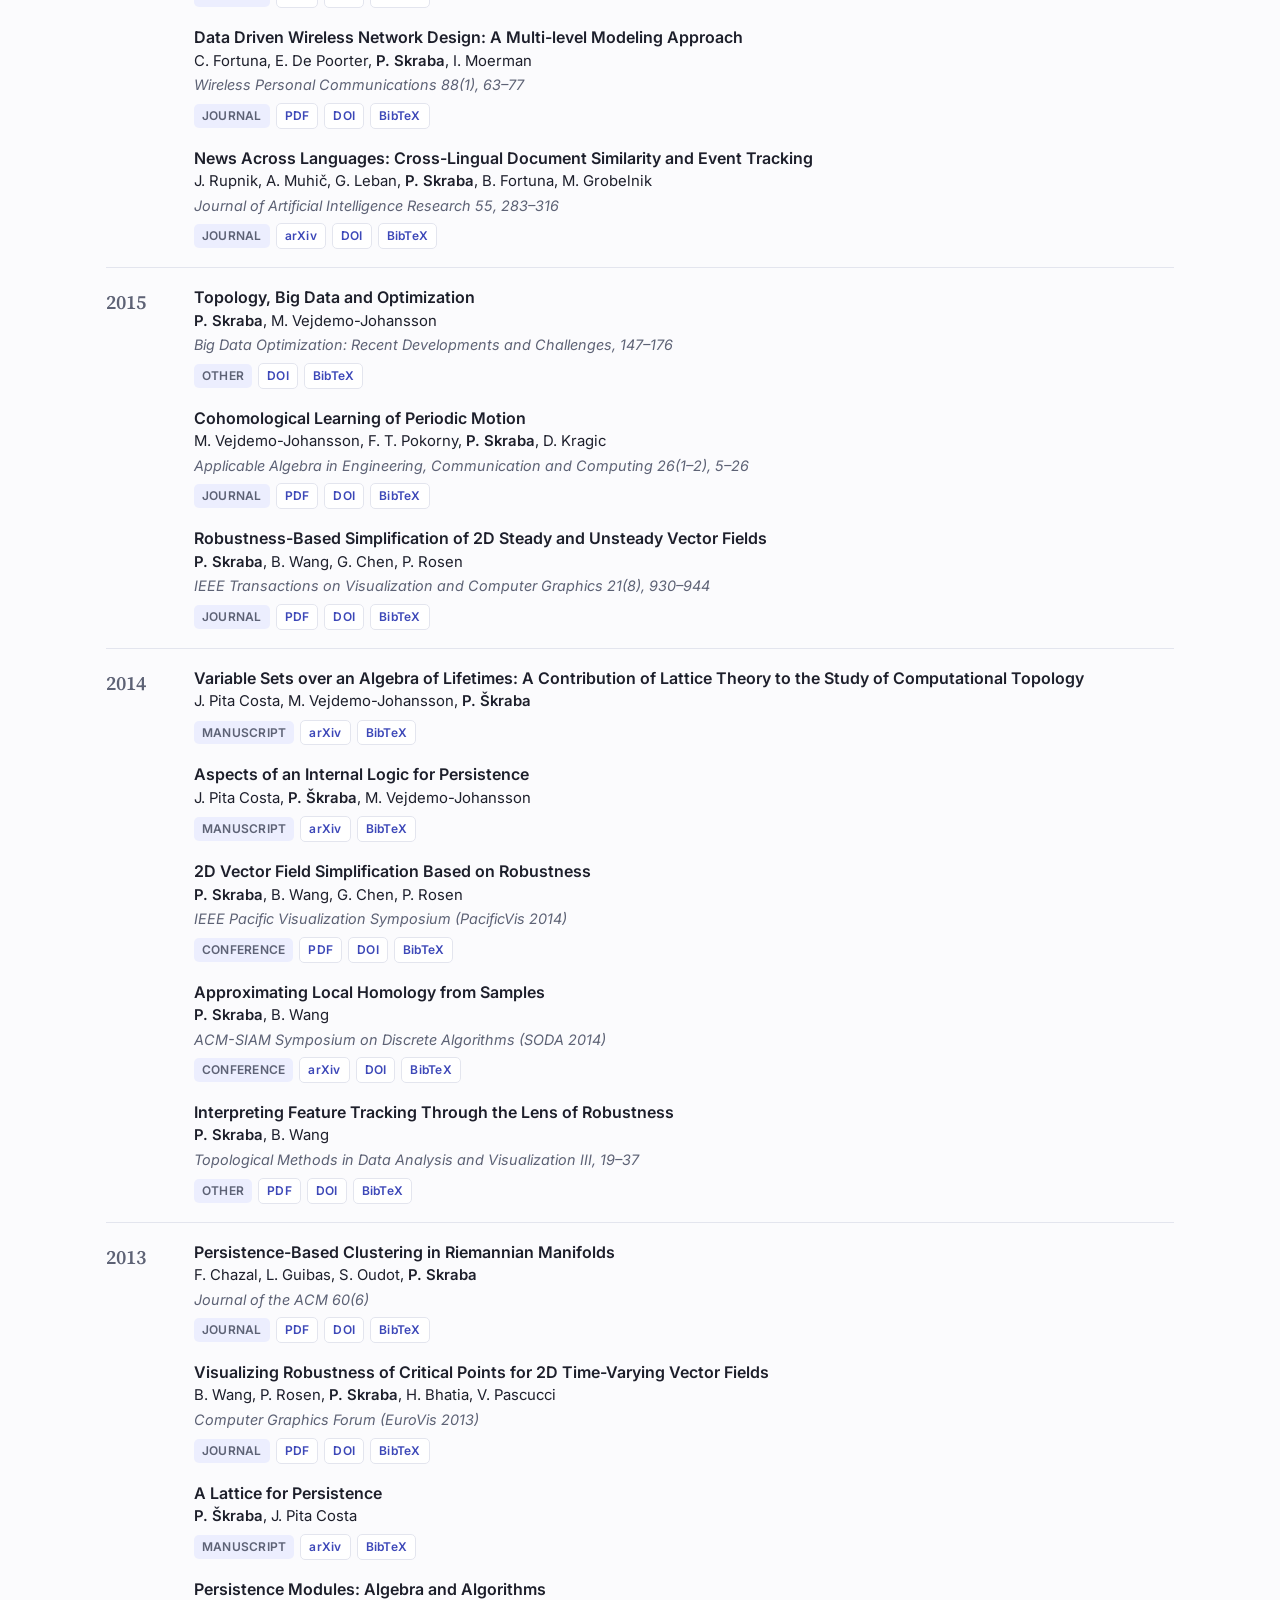
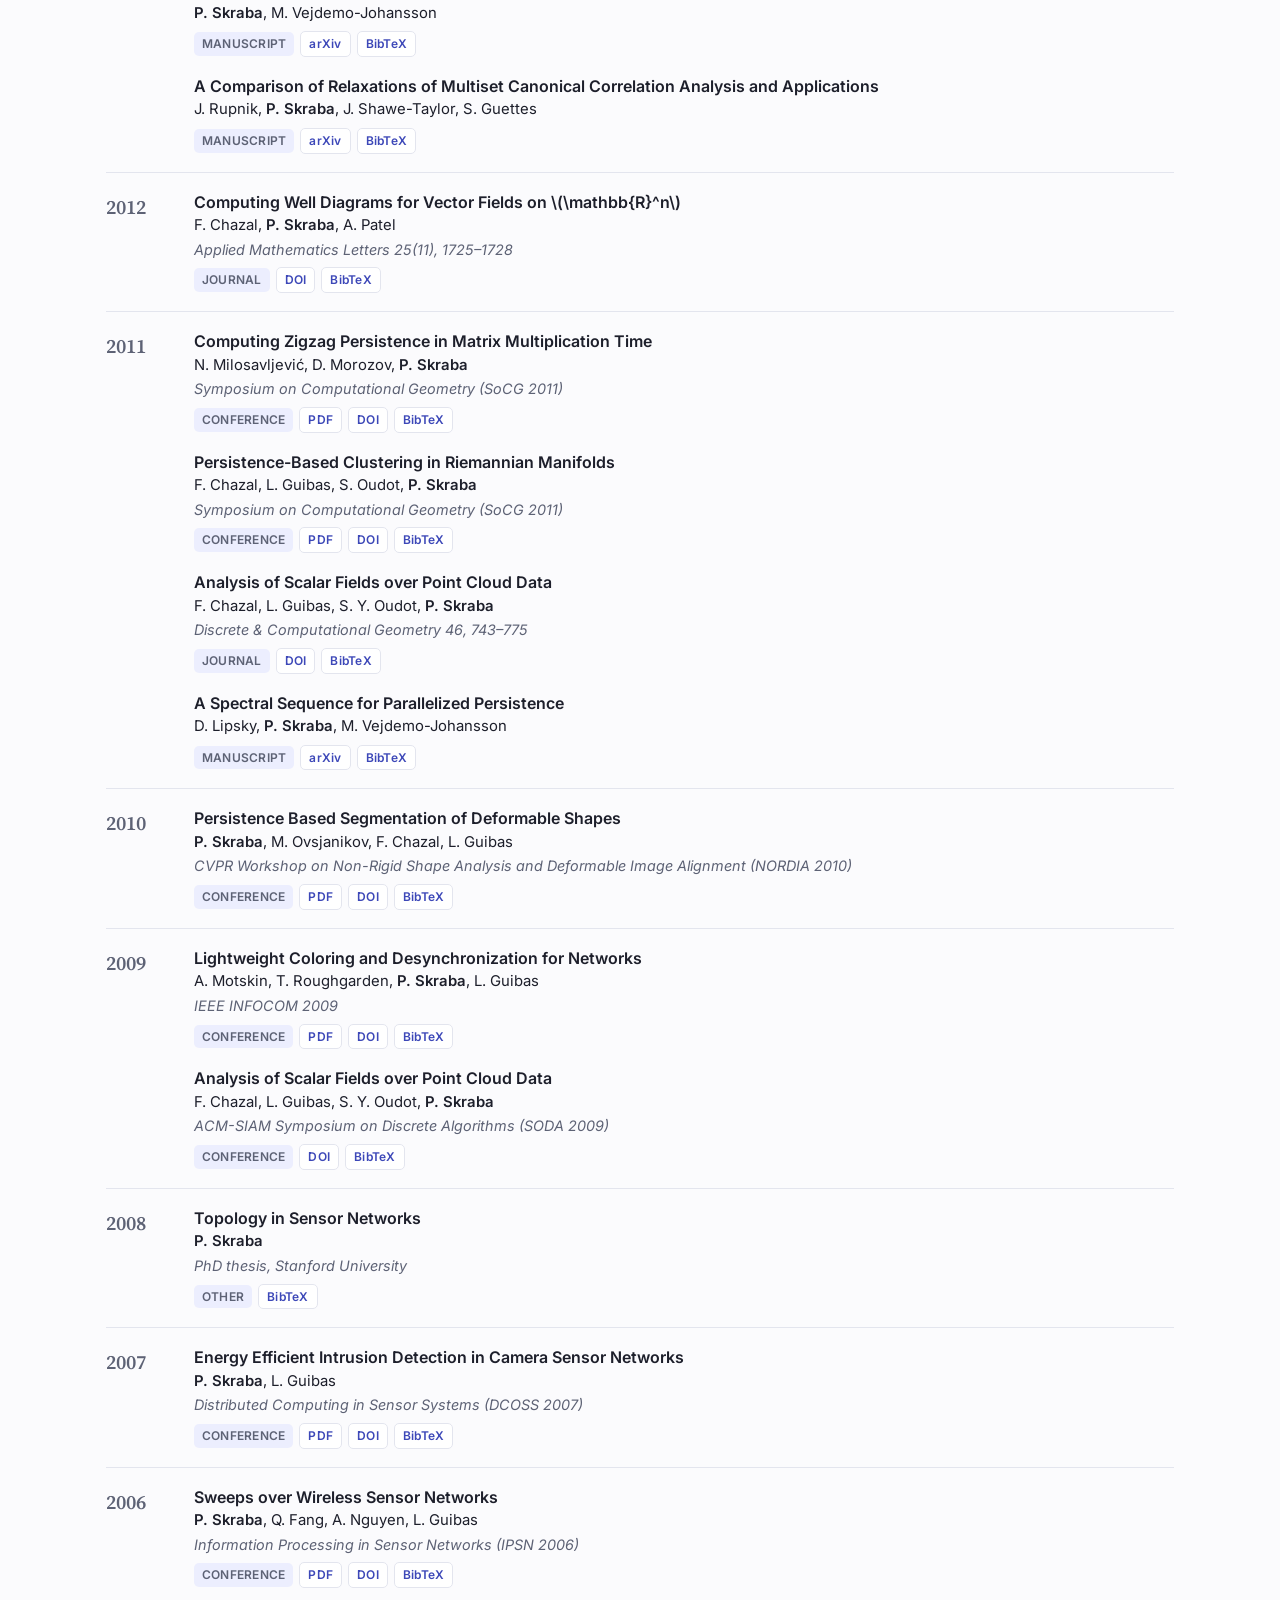
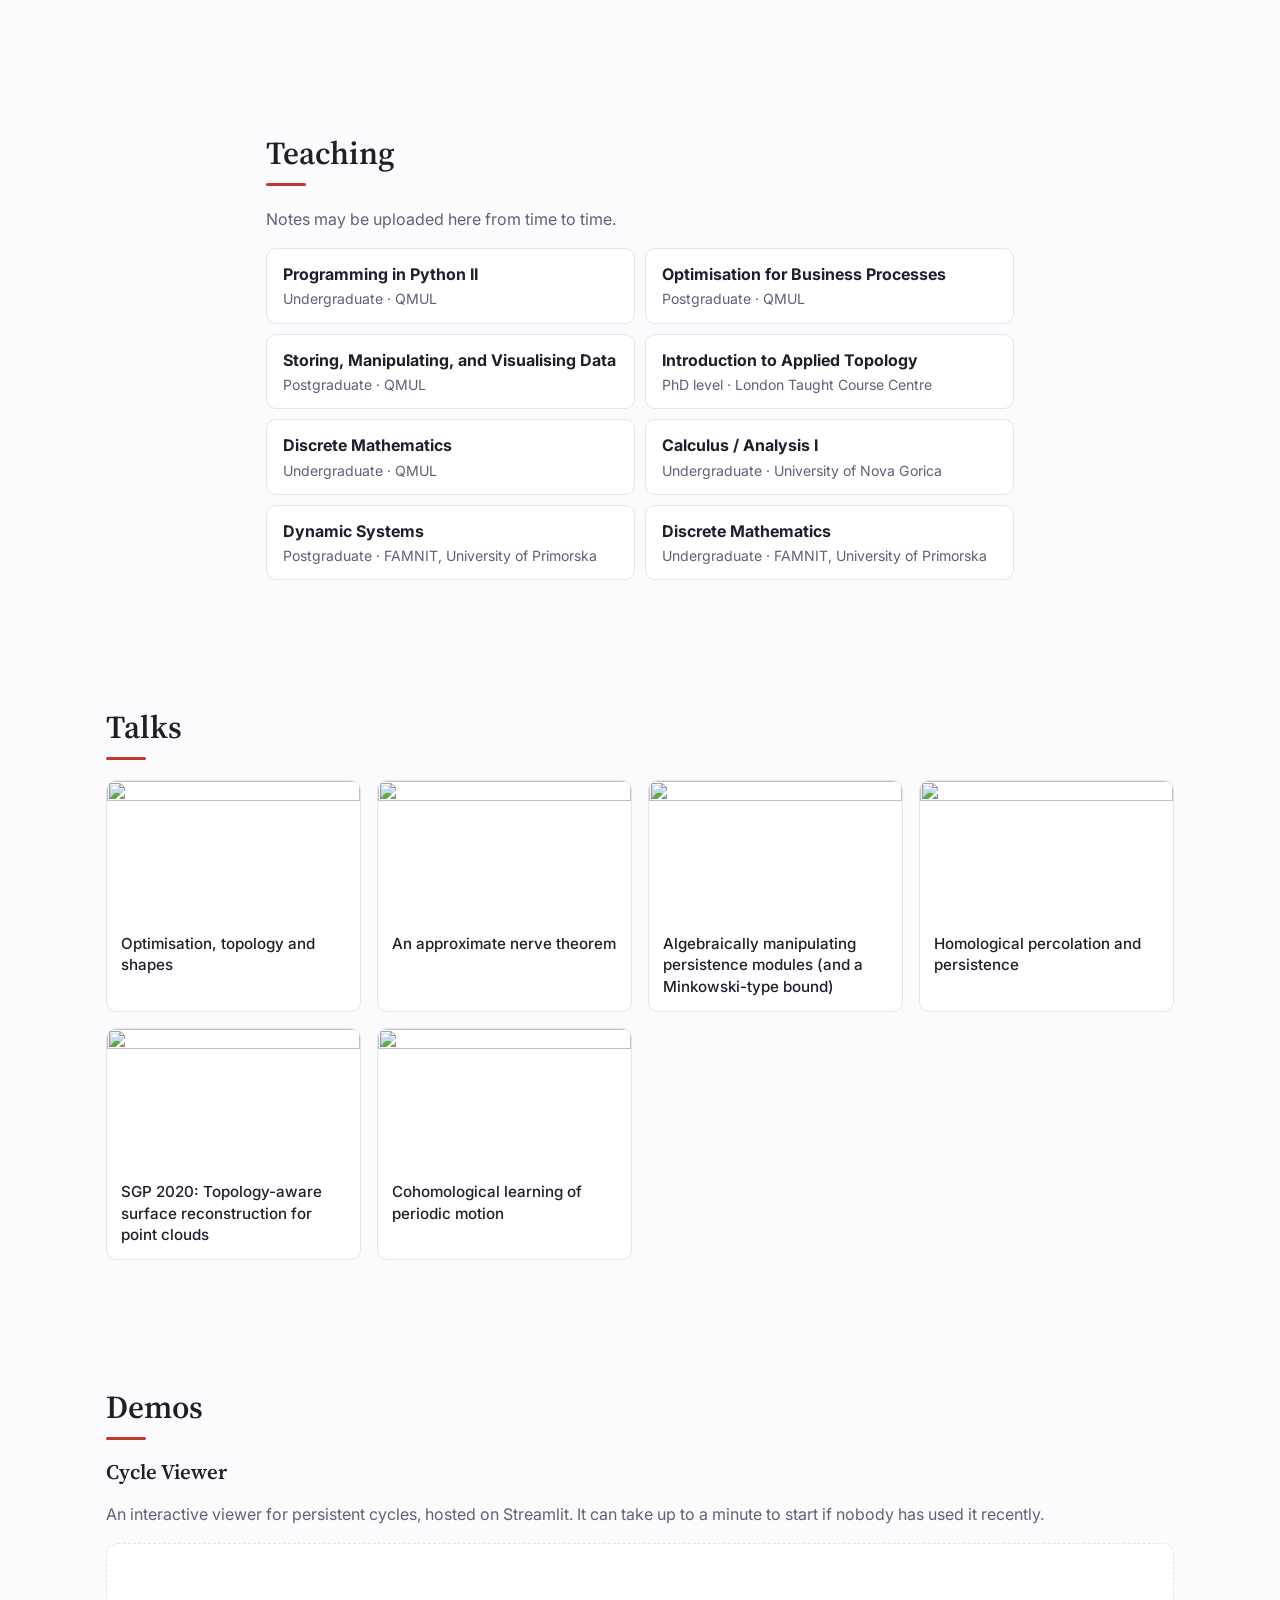
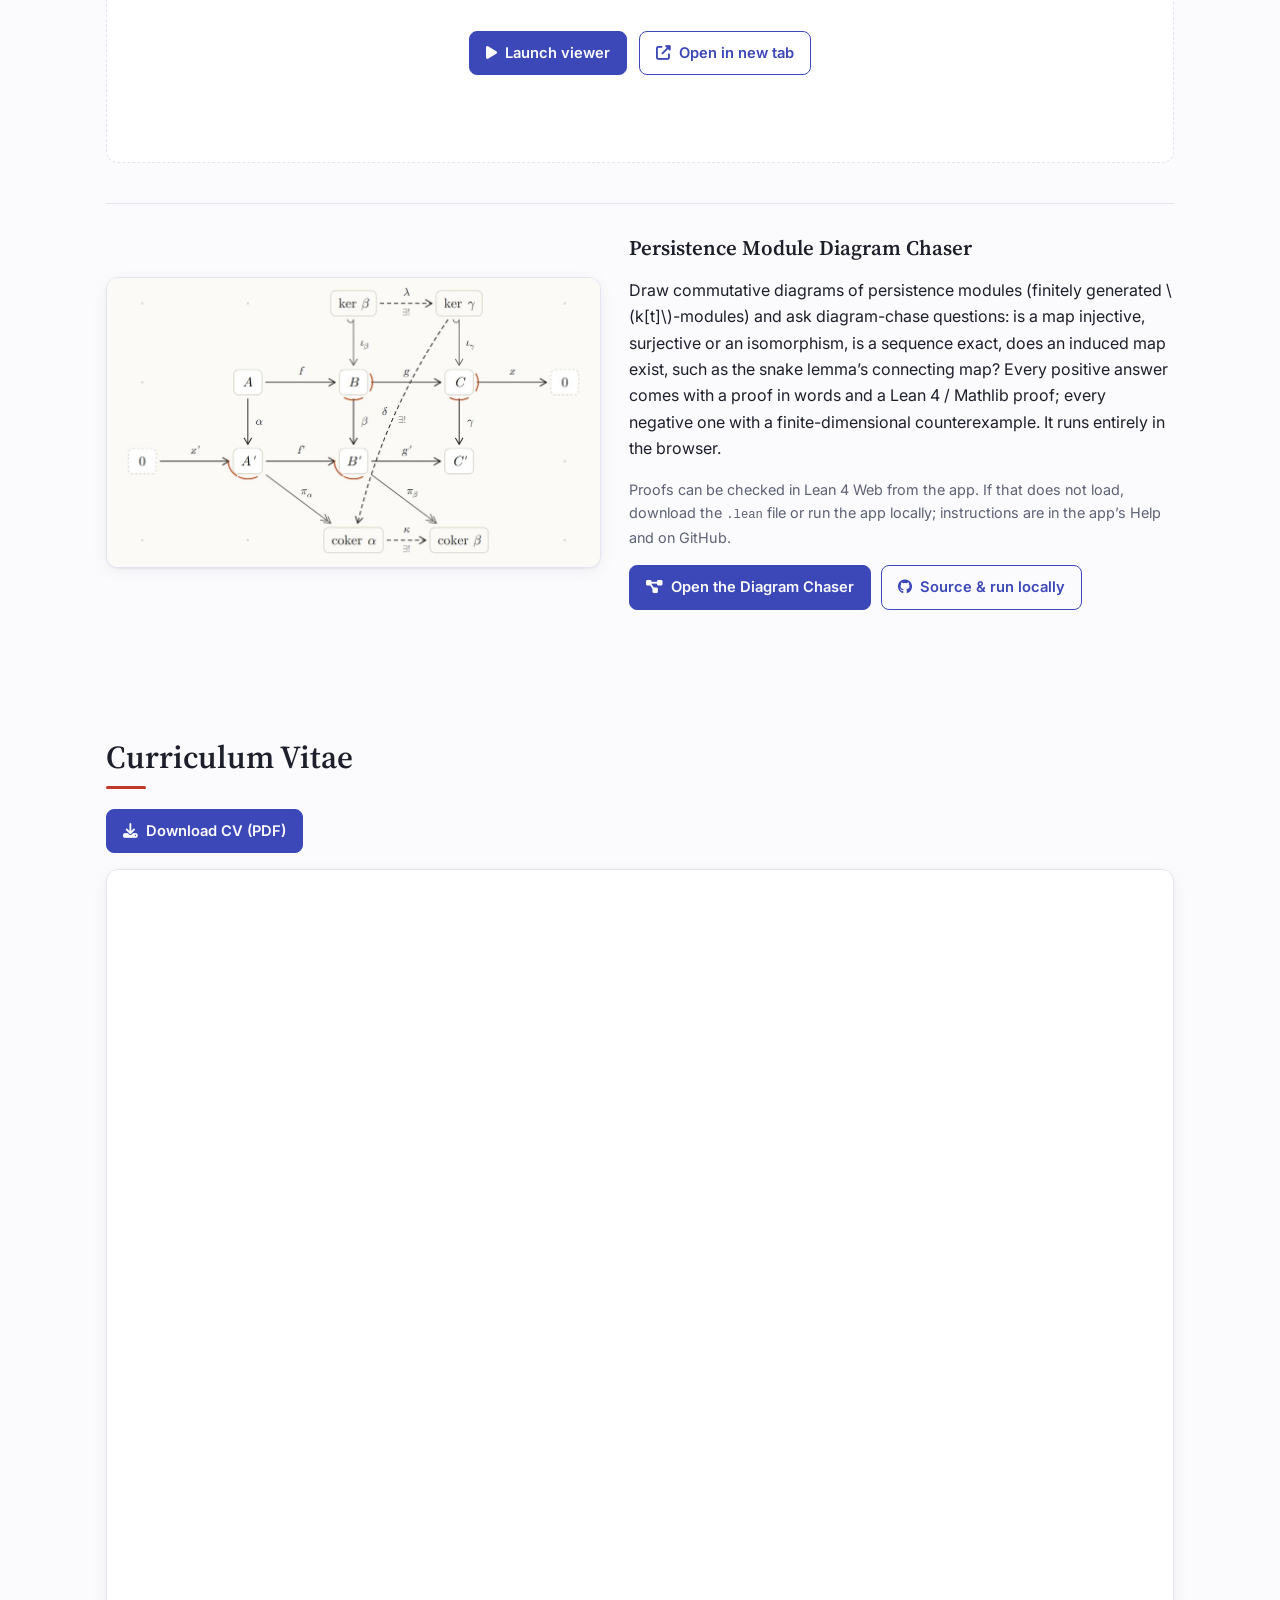
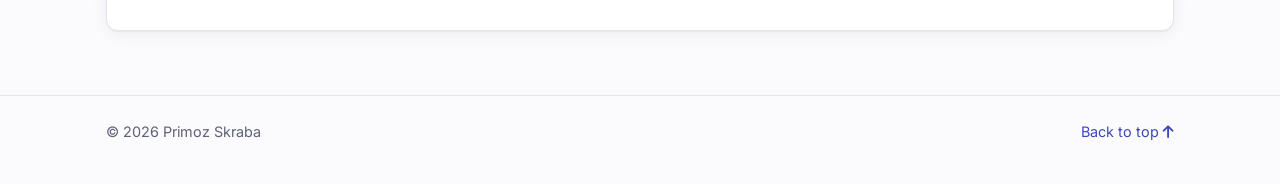
==== commit c1a0258f: "Add Demos section with the Persistence Module Diagram Chaser The Viewer section becomes Demos: the C" ====
--- a/index.html
+++ b/index.html
@@ -57,7 +57,7 @@
         <li><a href="#publications">Publications</a></li>
         <li><a href="#teaching">Teaching</a></li>
         <li><a href="#talks">Talks</a></li>
-        <li><a href="#viewer">Viewer</a></li>
+        <li><a href="#demos">Demos</a></li>
         <li><a href="#cv">CV</a></li>
       </ul>
       <button class="theme-toggle" type="button" aria-label="Toggle dark mode" title="Toggle dark mode">
@@ -245,15 +245,34 @@
       </div>
     </section>
 
-    <!-- Viewer -->
-    <section id="viewer" class="section">
-      <div class="wrap">
-        <h2 class="section-title">Cycle Viewer</h2>
-        <p class="muted">An interactive viewer for persistent cycles, hosted on Streamlit. It can take up to a minute to start if nobody has used it recently.</p>
-        <div class="viewer-frame" id="viewer-frame">
-          <button type="button" class="btn" id="viewer-load"><i class="fa-solid fa-play" aria-hidden="true"></i> Launch viewer</button>
-          <a class="btn btn-ghost" href="https://cycleview-persistence.streamlit.app" target="_blank" rel="noopener"><i class="fa-solid fa-up-right-from-square" aria-hidden="true"></i> Open in new tab</a>
-        </div>
+    <!-- Demos -->
+    <section id="demos" class="section">
+      <div class="wrap">
+        <h2 class="section-title">Demos</h2>
+
+        <article class="demo" id="viewer">
+          <h3>Cycle Viewer</h3>
+          <p class="muted">An interactive viewer for persistent cycles, hosted on Streamlit. It can take up to a minute to start if nobody has used it recently.</p>
+          <div class="viewer-frame" id="viewer-frame">
+            <button type="button" class="btn" id="viewer-load"><i class="fa-solid fa-play" aria-hidden="true"></i> Launch viewer</button>
+            <a class="btn btn-ghost" href="https://cycleview-persistence.streamlit.app" target="_blank" rel="noopener"><i class="fa-solid fa-up-right-from-square" aria-hidden="true"></i> Open in new tab</a>
+          </div>
+        </article>
+
+        <article class="demo demo-split" id="diagram-chaser">
+          <a class="demo-shot" href="diagram-chaser/" target="_blank" rel="noopener" aria-label="Open the Diagram Chaser">
+            <img src="assets/img/diagram-chaser.jpg" alt="The snake lemma drawn in the Diagram Chaser: two exact rows, kernels and cokernels of the vertical maps, and the connecting map δ as a dashed arrow" loading="lazy" width="1000" height="585">
+          </a>
+          <div>
+            <h3>Persistence Module Diagram Chaser</h3>
+            <p>Draw commutative diagrams of persistence modules (finitely generated \(k[t]\)-modules) and ask diagram-chase questions: is a map injective, surjective or an isomorphism, is a sequence exact, does an induced map exist, such as the snake lemma&rsquo;s connecting map? Every positive answer comes with a proof in words and a Lean&nbsp;4 / Mathlib proof; every negative one with a finite-dimensional counterexample. It runs entirely in the browser.</p>
+            <p class="muted small-note">Proofs can be checked in Lean 4 Web from the app. If that does not load, download the <code>.lean</code> file or run the app locally; instructions are in the app&rsquo;s Help and on GitHub.</p>
+            <p class="demo-actions">
+              <a class="btn" href="diagram-chaser/" target="_blank" rel="noopener"><i class="fa-solid fa-diagram-project" aria-hidden="true"></i> Open the Diagram Chaser</a>
+              <a class="btn btn-ghost" href="https://github.com/primozskraba/diagram-chaser" target="_blank" rel="noopener"><i class="fa-brands fa-github" aria-hidden="true"></i> Source &amp; run locally</a>
+            </p>
+          </div>
+        </article>
       </div>
     </section>
 
--- a/assets/css/style.css
+++ b/assets/css/style.css
@@ -360,6 +360,15 @@
 }
 .viewer-frame.loaded { padding: 0; border-style: solid; overflow: hidden; }
 .viewer-frame iframe { width: 100%; height: 720px; border: 0; display: block; }
+.demo + .demo { margin-top: 40px; padding-top: 32px; border-top: 1px solid var(--border); }
+.demo h3 { font-family: var(--serif); font-size: 1.3rem; font-weight: 600; margin: 0 0 8px; }
+.demo-split { display: grid; grid-template-columns: minmax(0, 1fr) minmax(0, 1.1fr); gap: 28px; align-items: center; }
+.demo-shot { display: block; border: 1px solid var(--border); border-radius: 12px; overflow: hidden; box-shadow: var(--shadow); background: #fbfaf7; }
+.demo-shot:hover { border-color: var(--accent); }
+.demo-shot img { display: block; width: 100%; height: auto; }
+.small-note { font-size: 0.9rem; }
+.small-note code { font-size: 0.85em; }
+.demo-actions { display: flex; flex-wrap: wrap; gap: 10px; margin: 16px 0 0; }
 .pdf-frame { margin-top: 16px; border: 1px solid var(--border); border-radius: 12px; overflow: hidden; box-shadow: var(--shadow); background: var(--surface); }
 .pdf-frame iframe { width: 100%; height: 760px; border: 0; display: block; }
 
@@ -384,4 +393,5 @@
   .year-label { position: static; }
   .pdf-frame { display: none; }
   .viewer-frame iframe { height: 560px; }
-}
+  .demo-split { grid-template-columns: 1fr; gap: 18px; }
+}
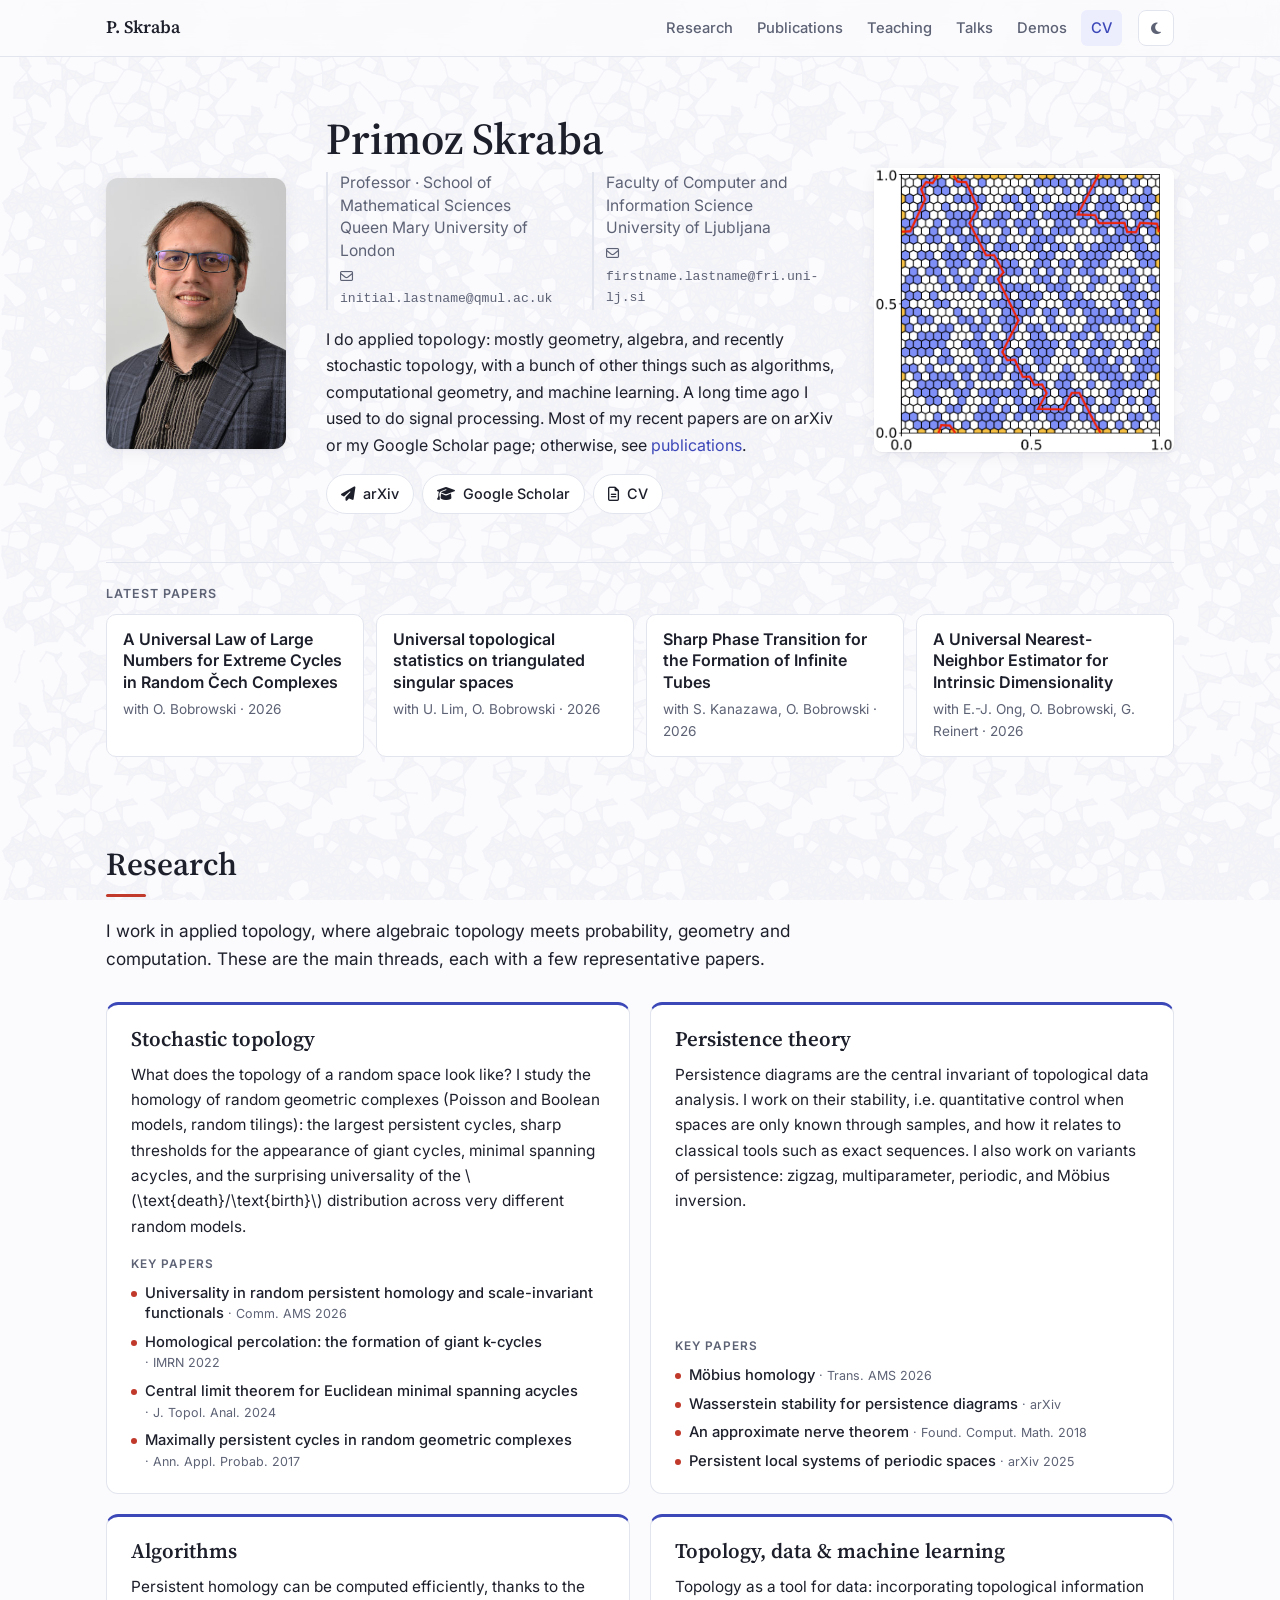
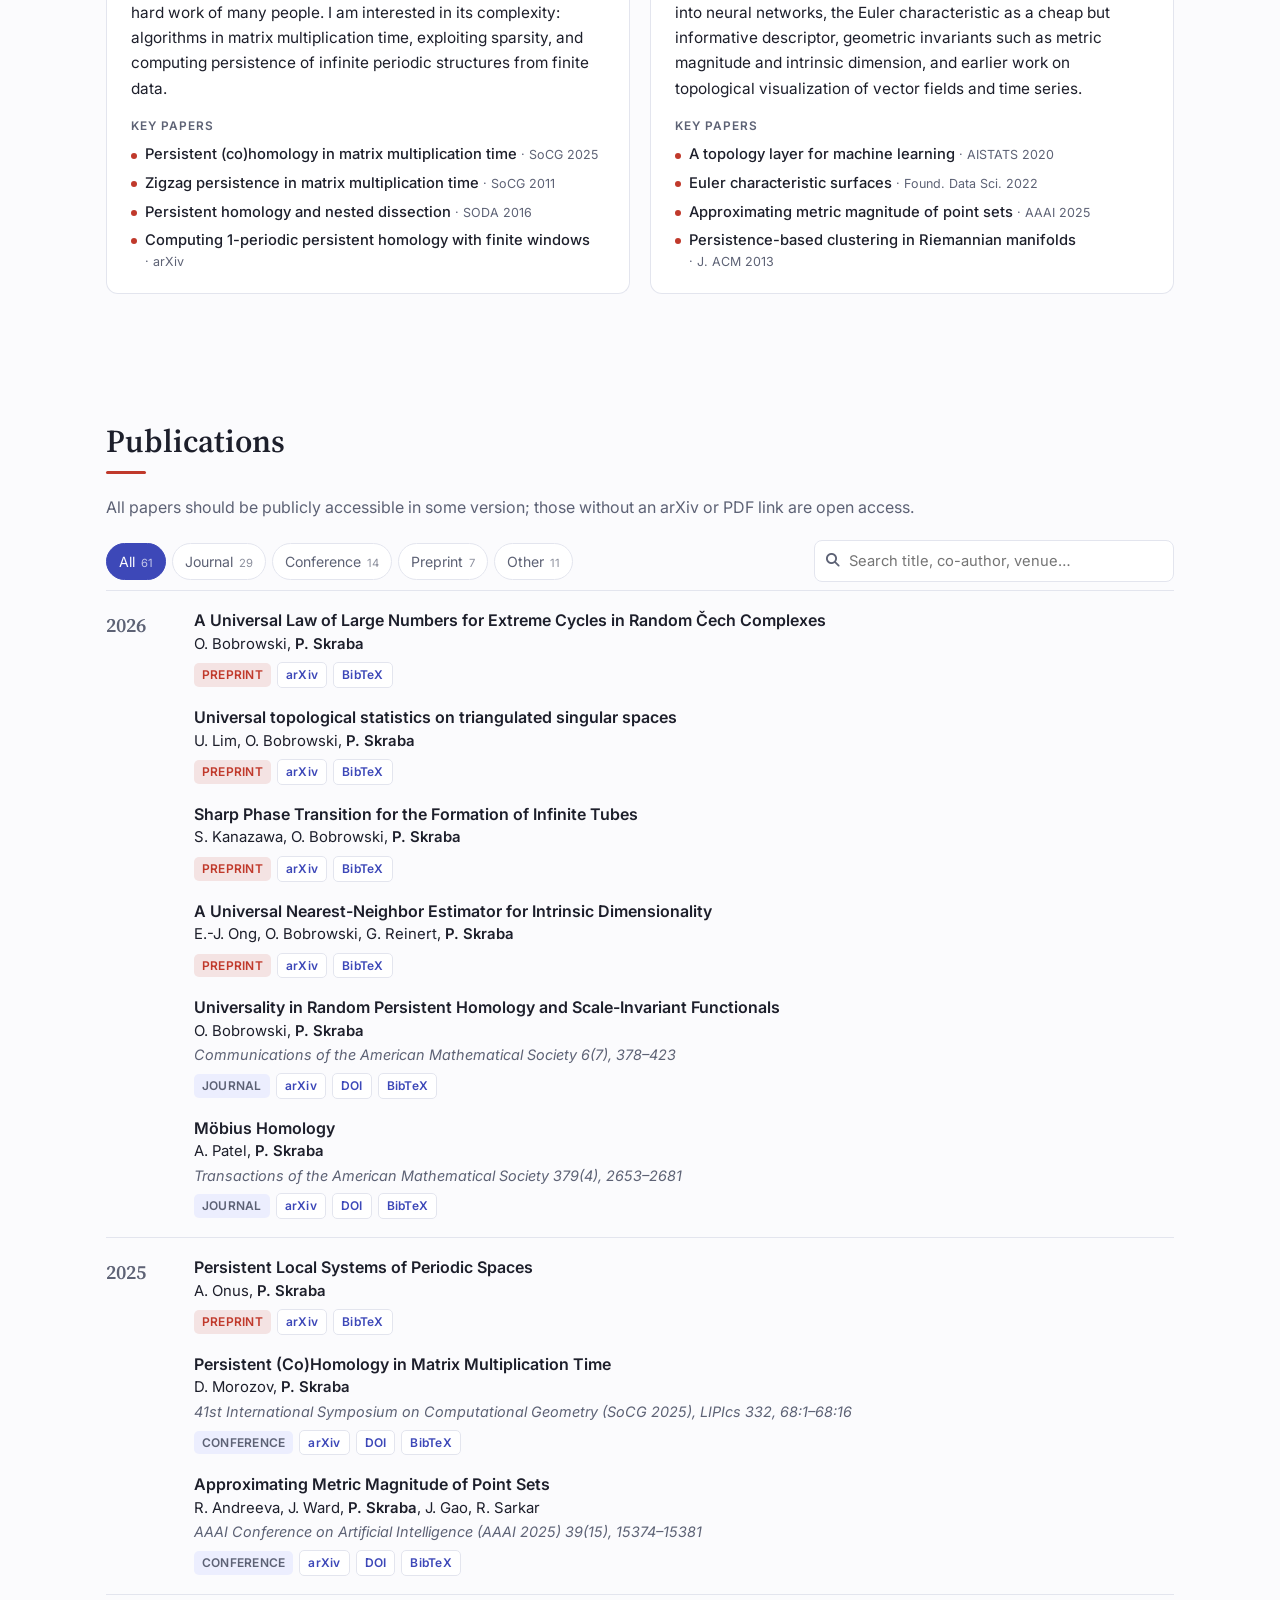
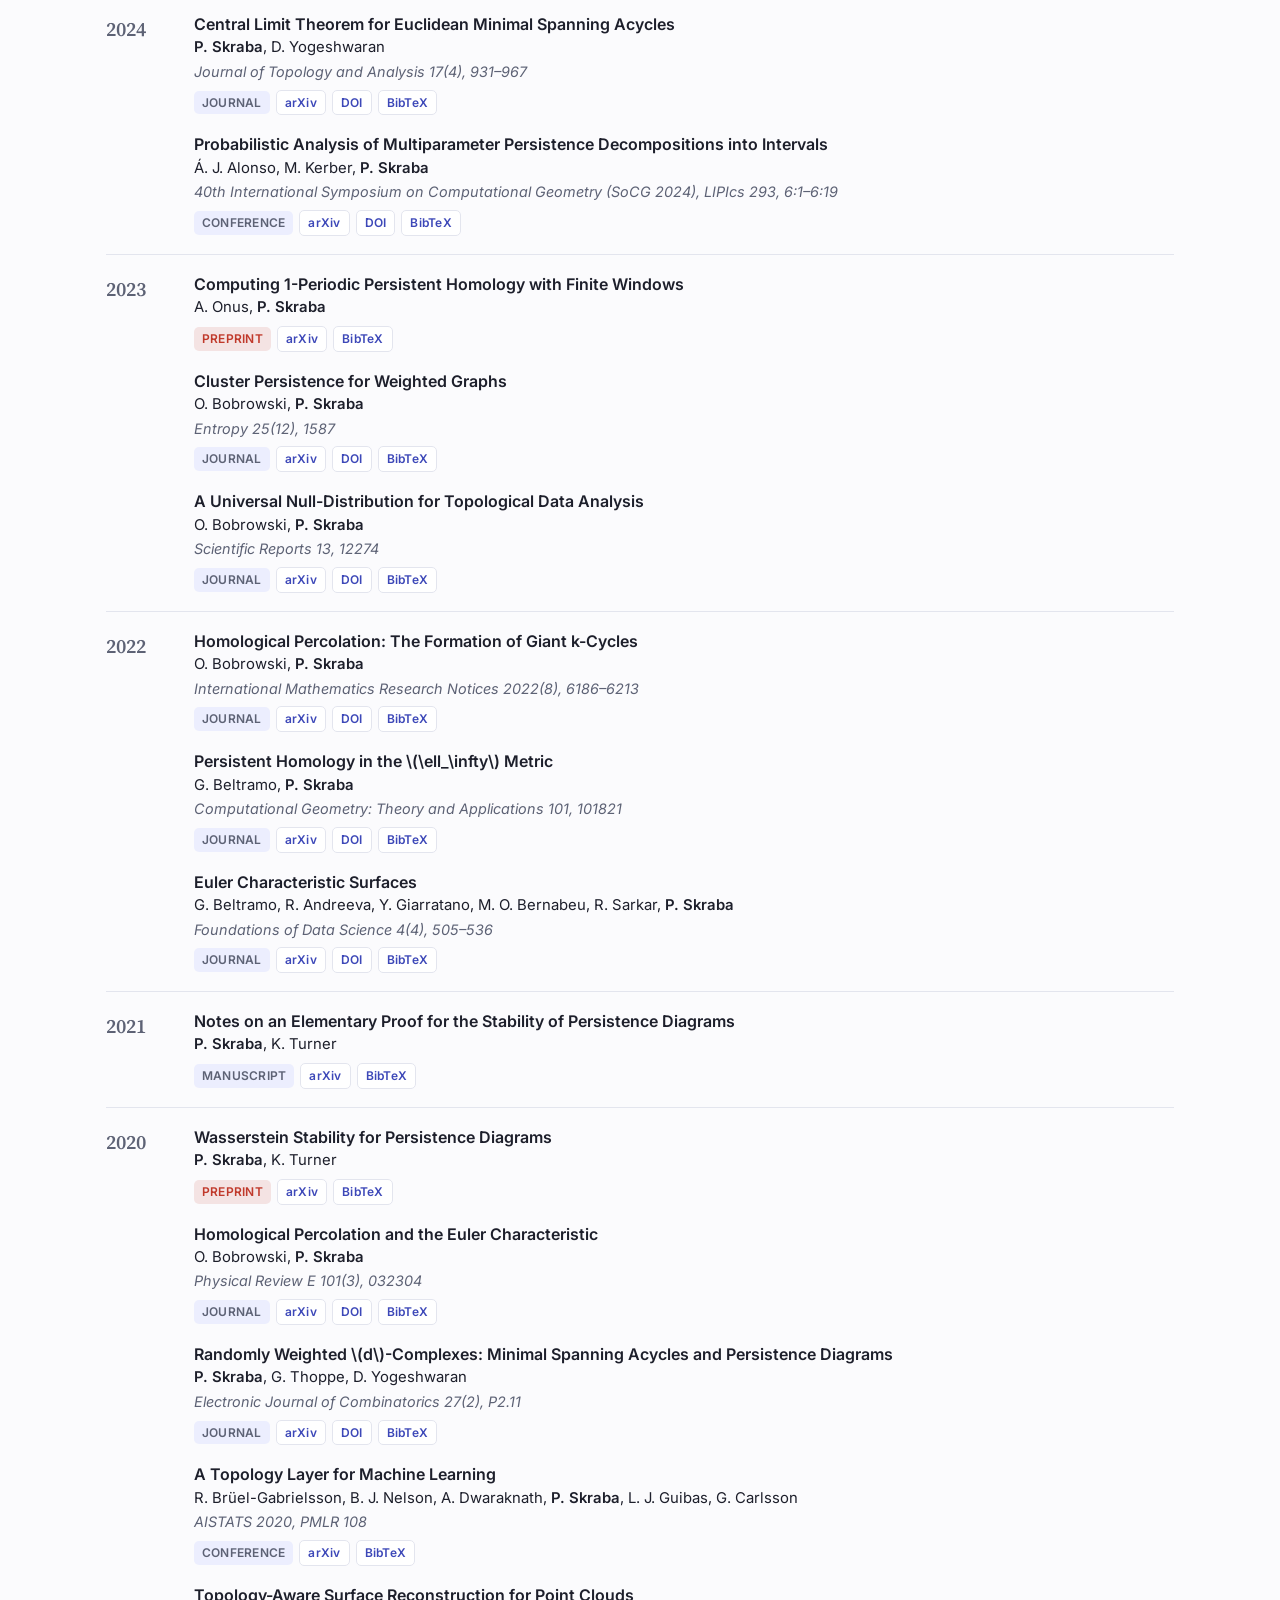
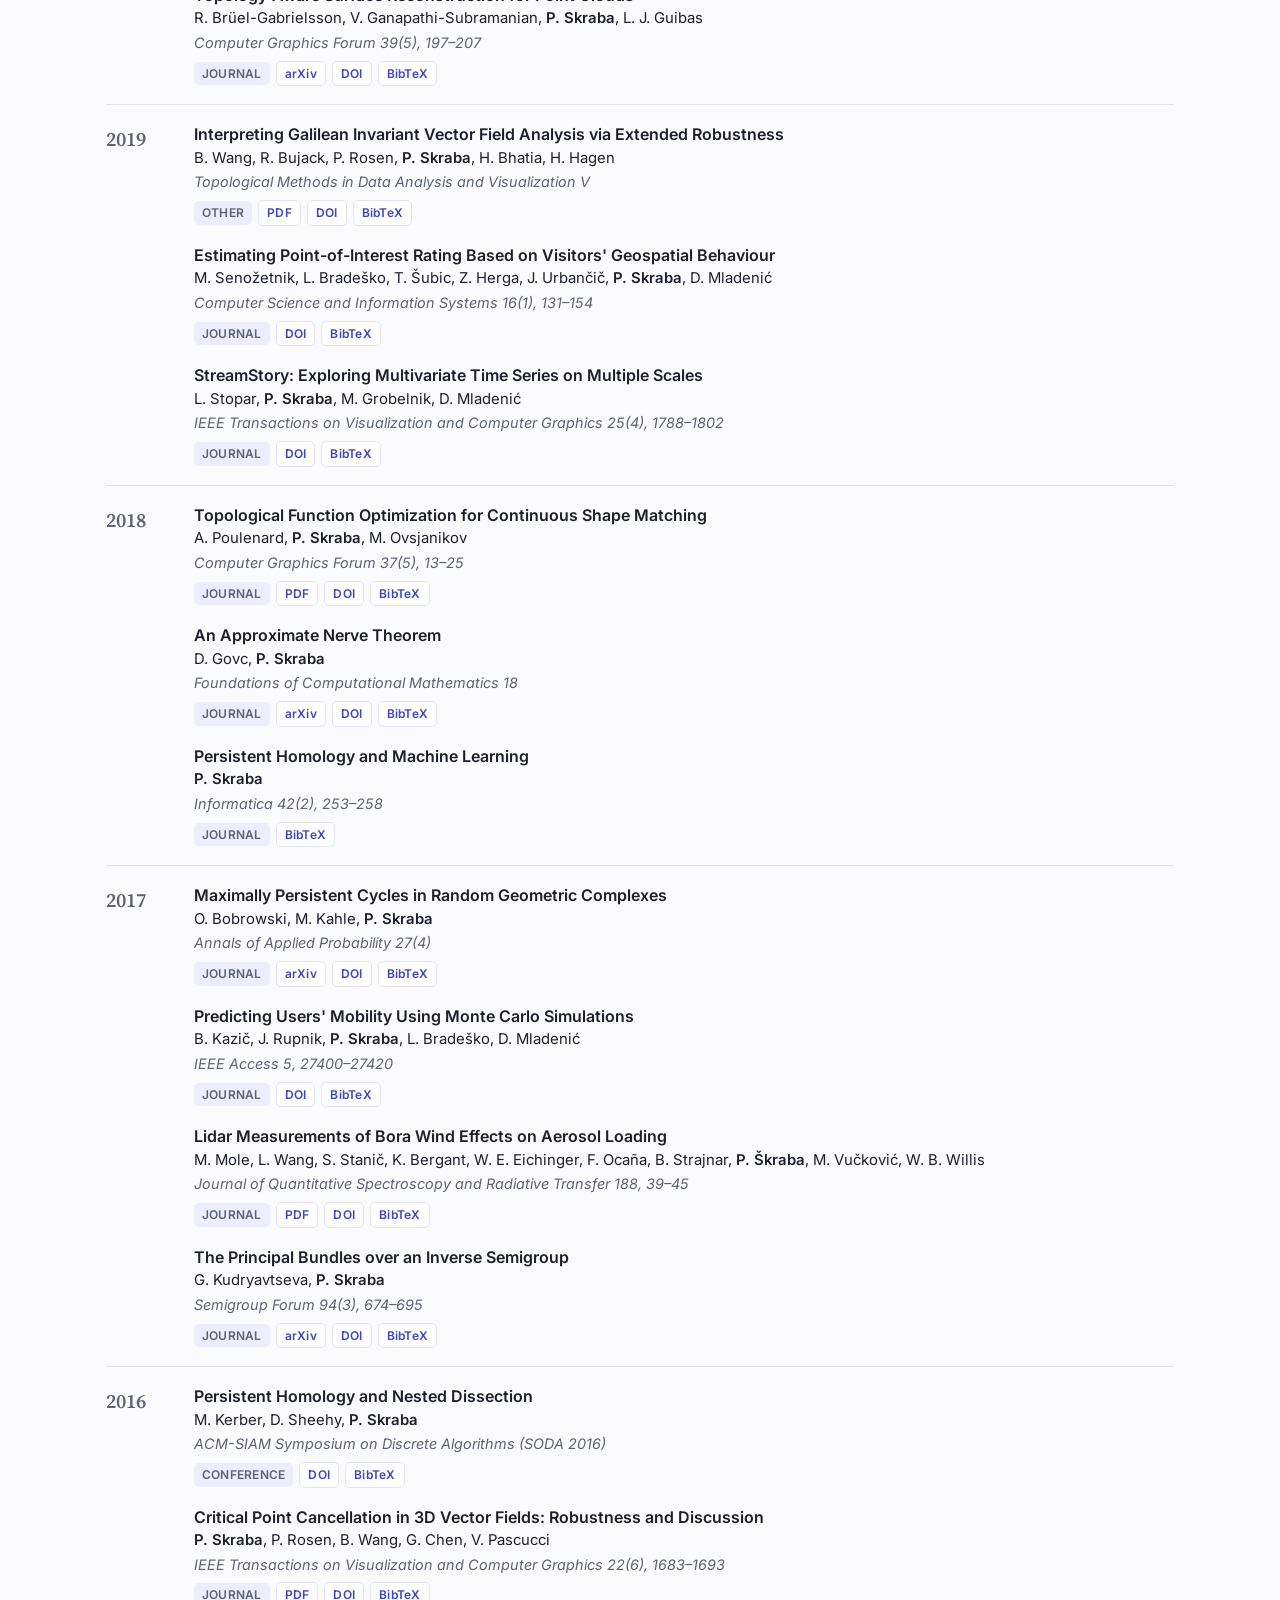
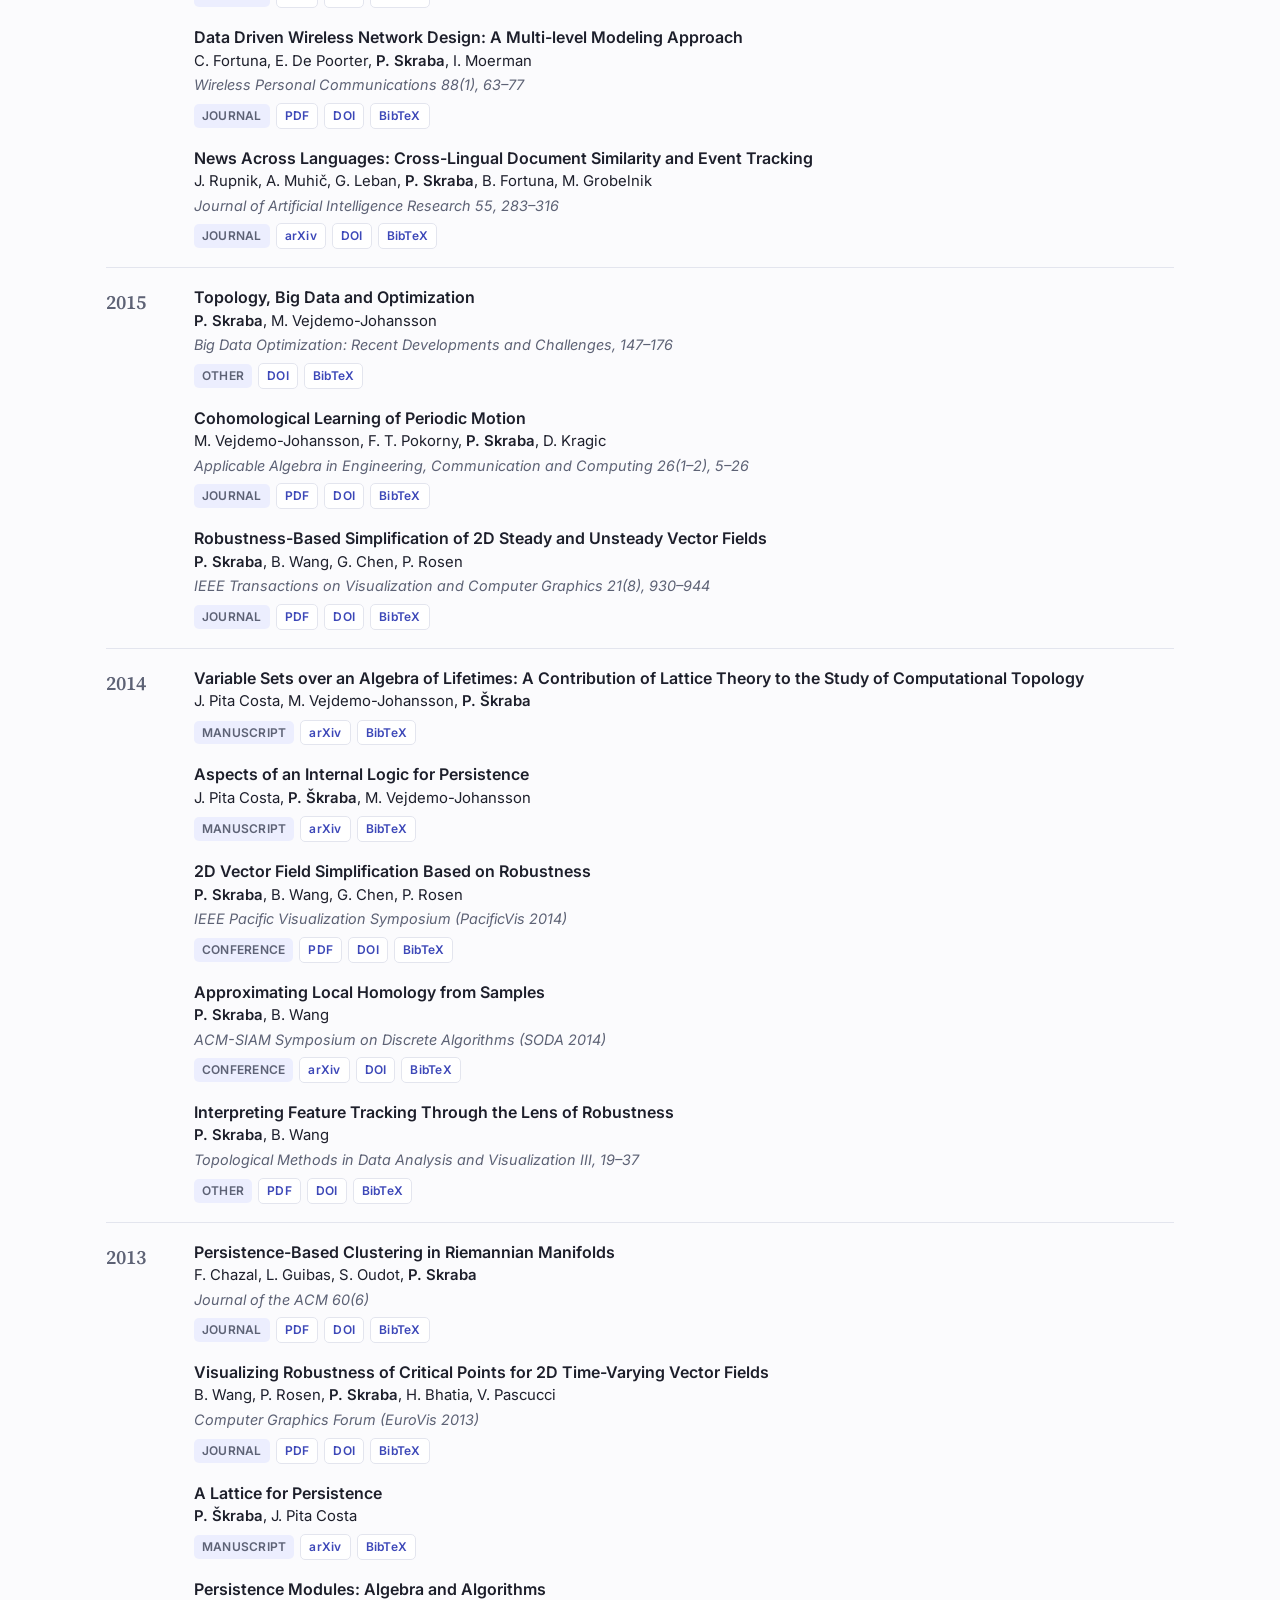
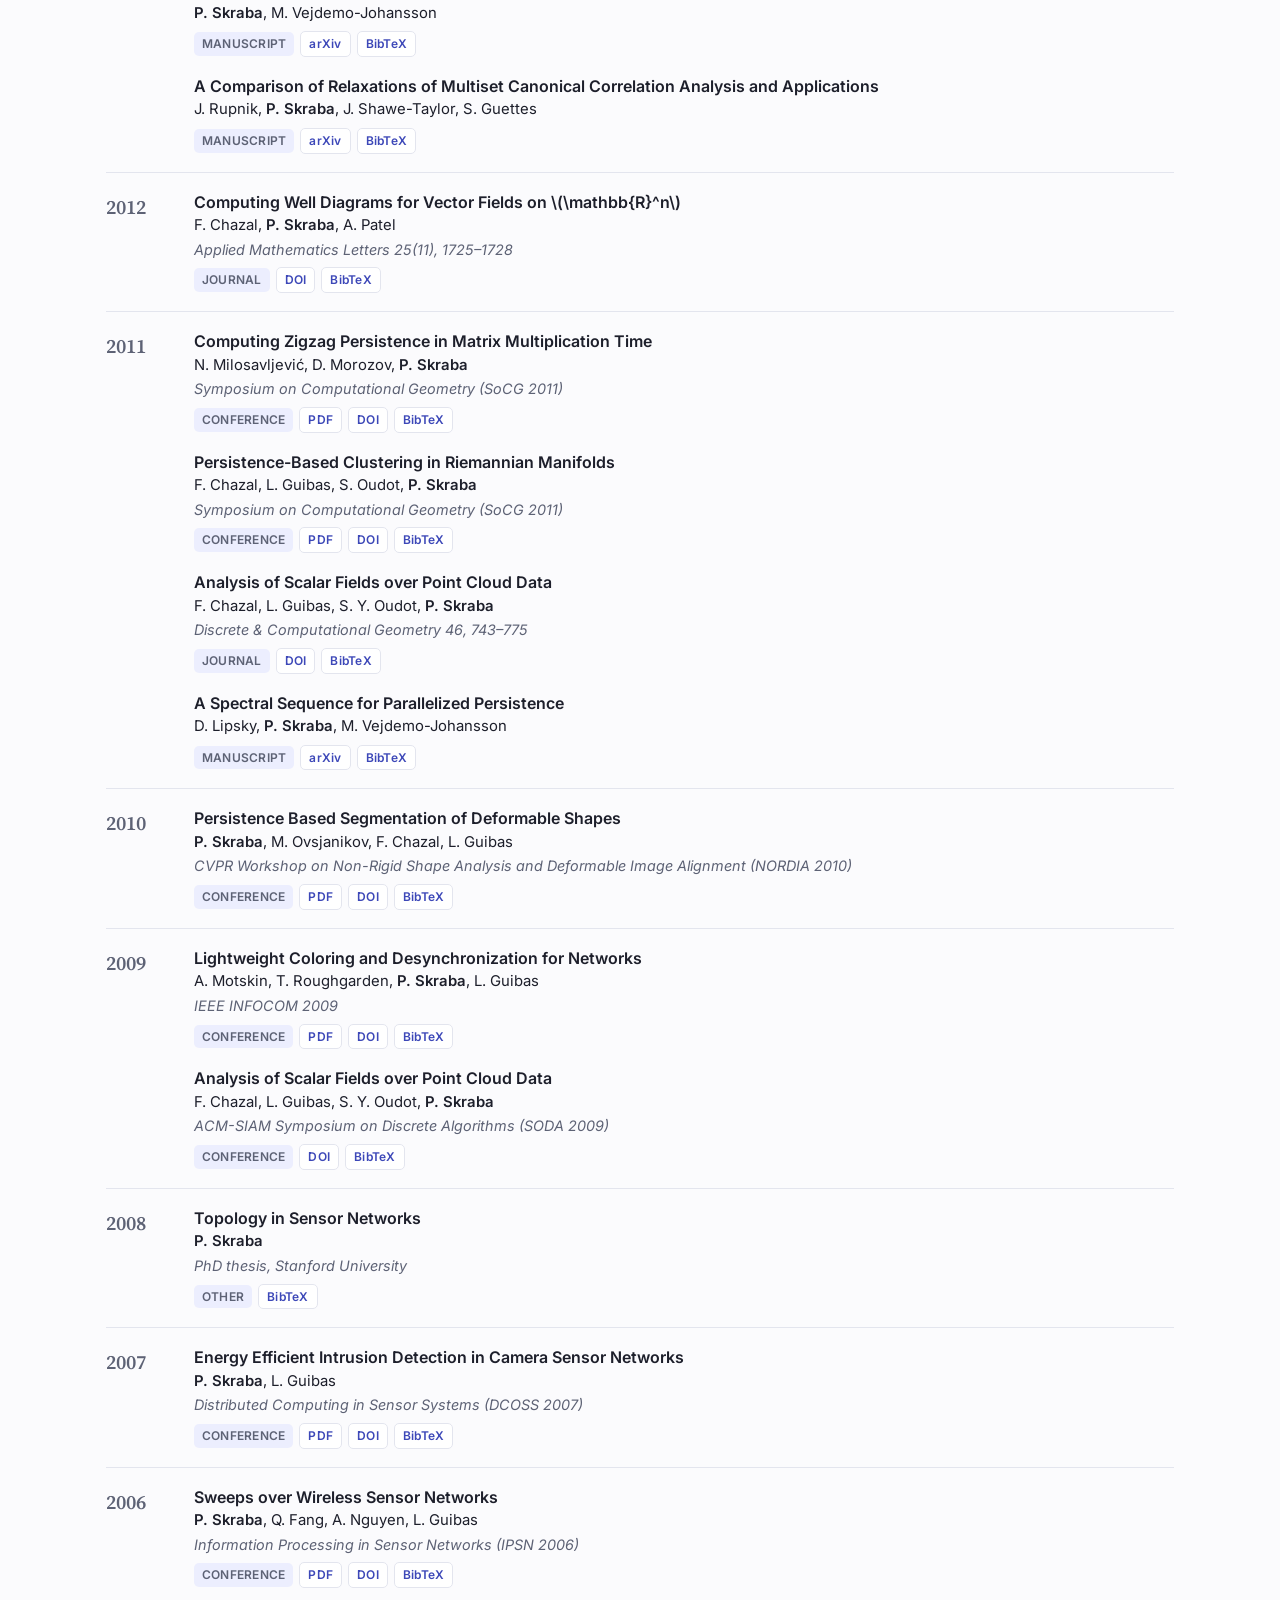
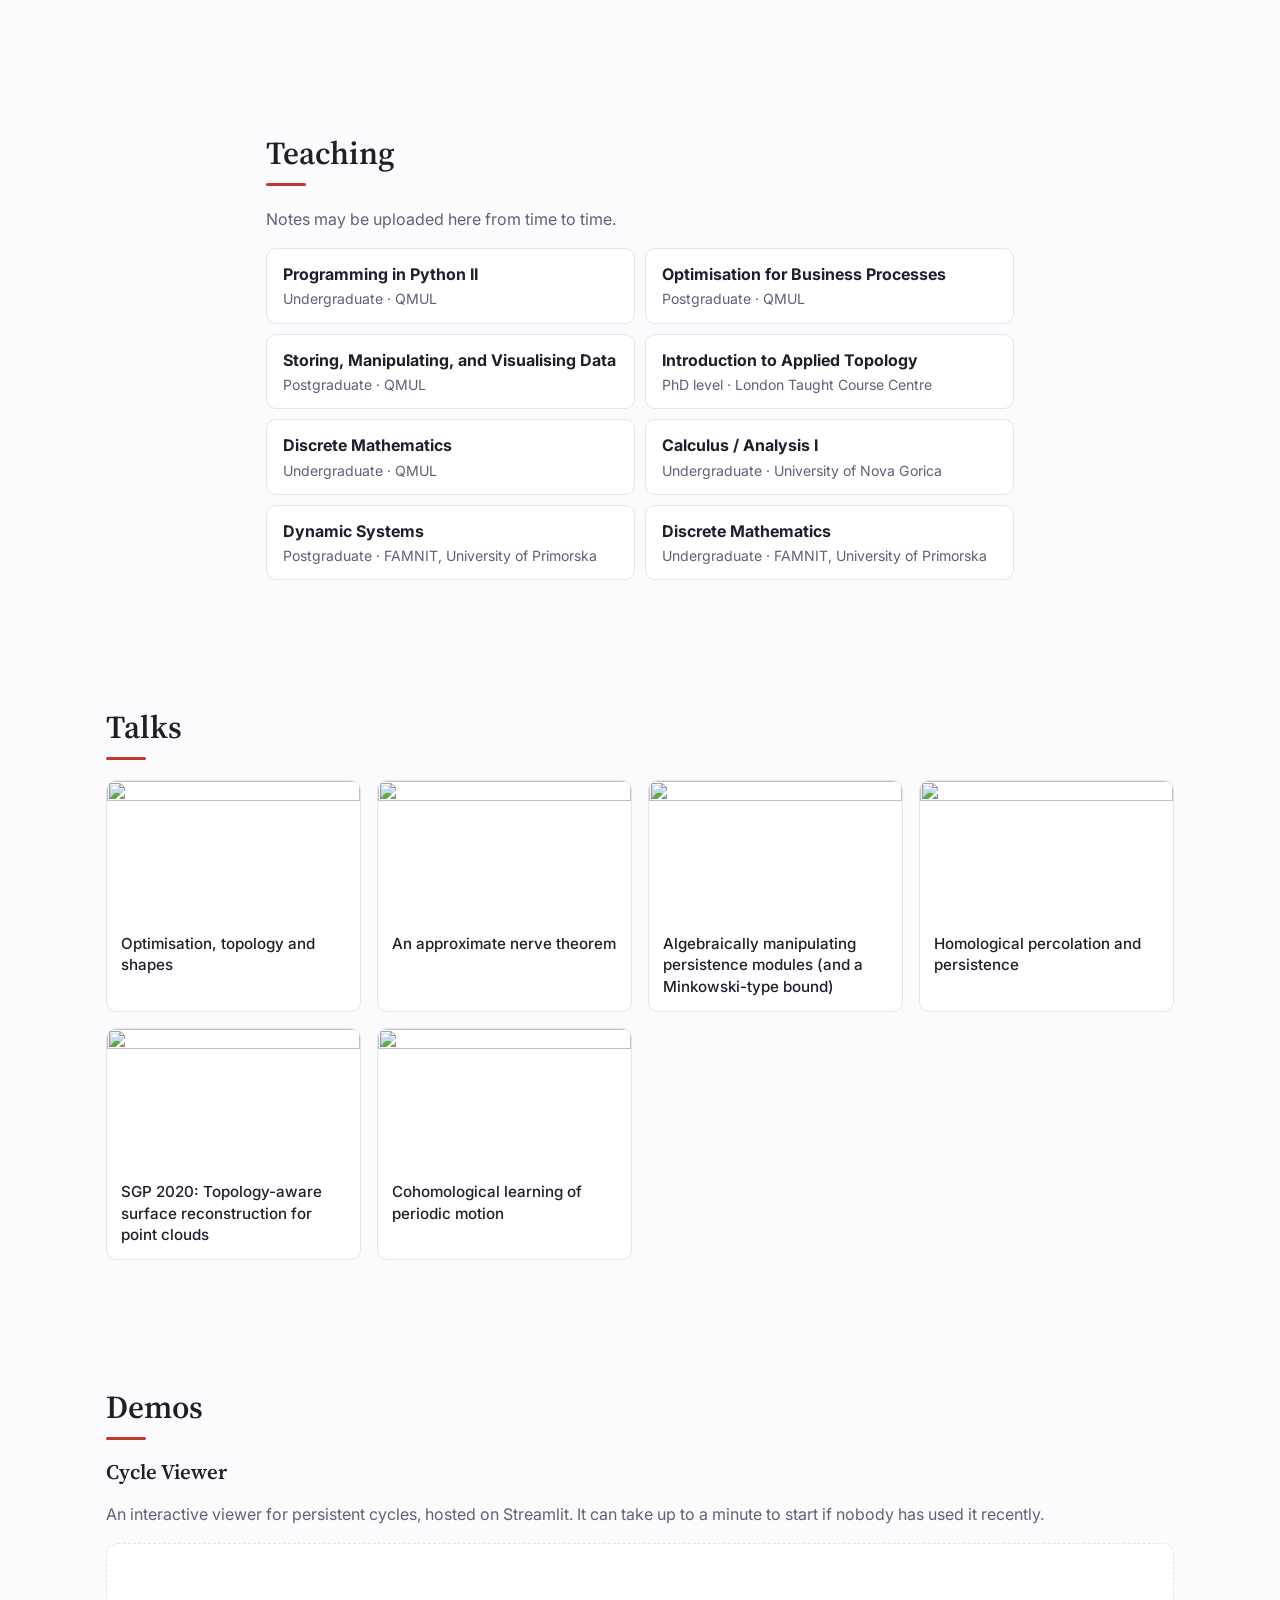
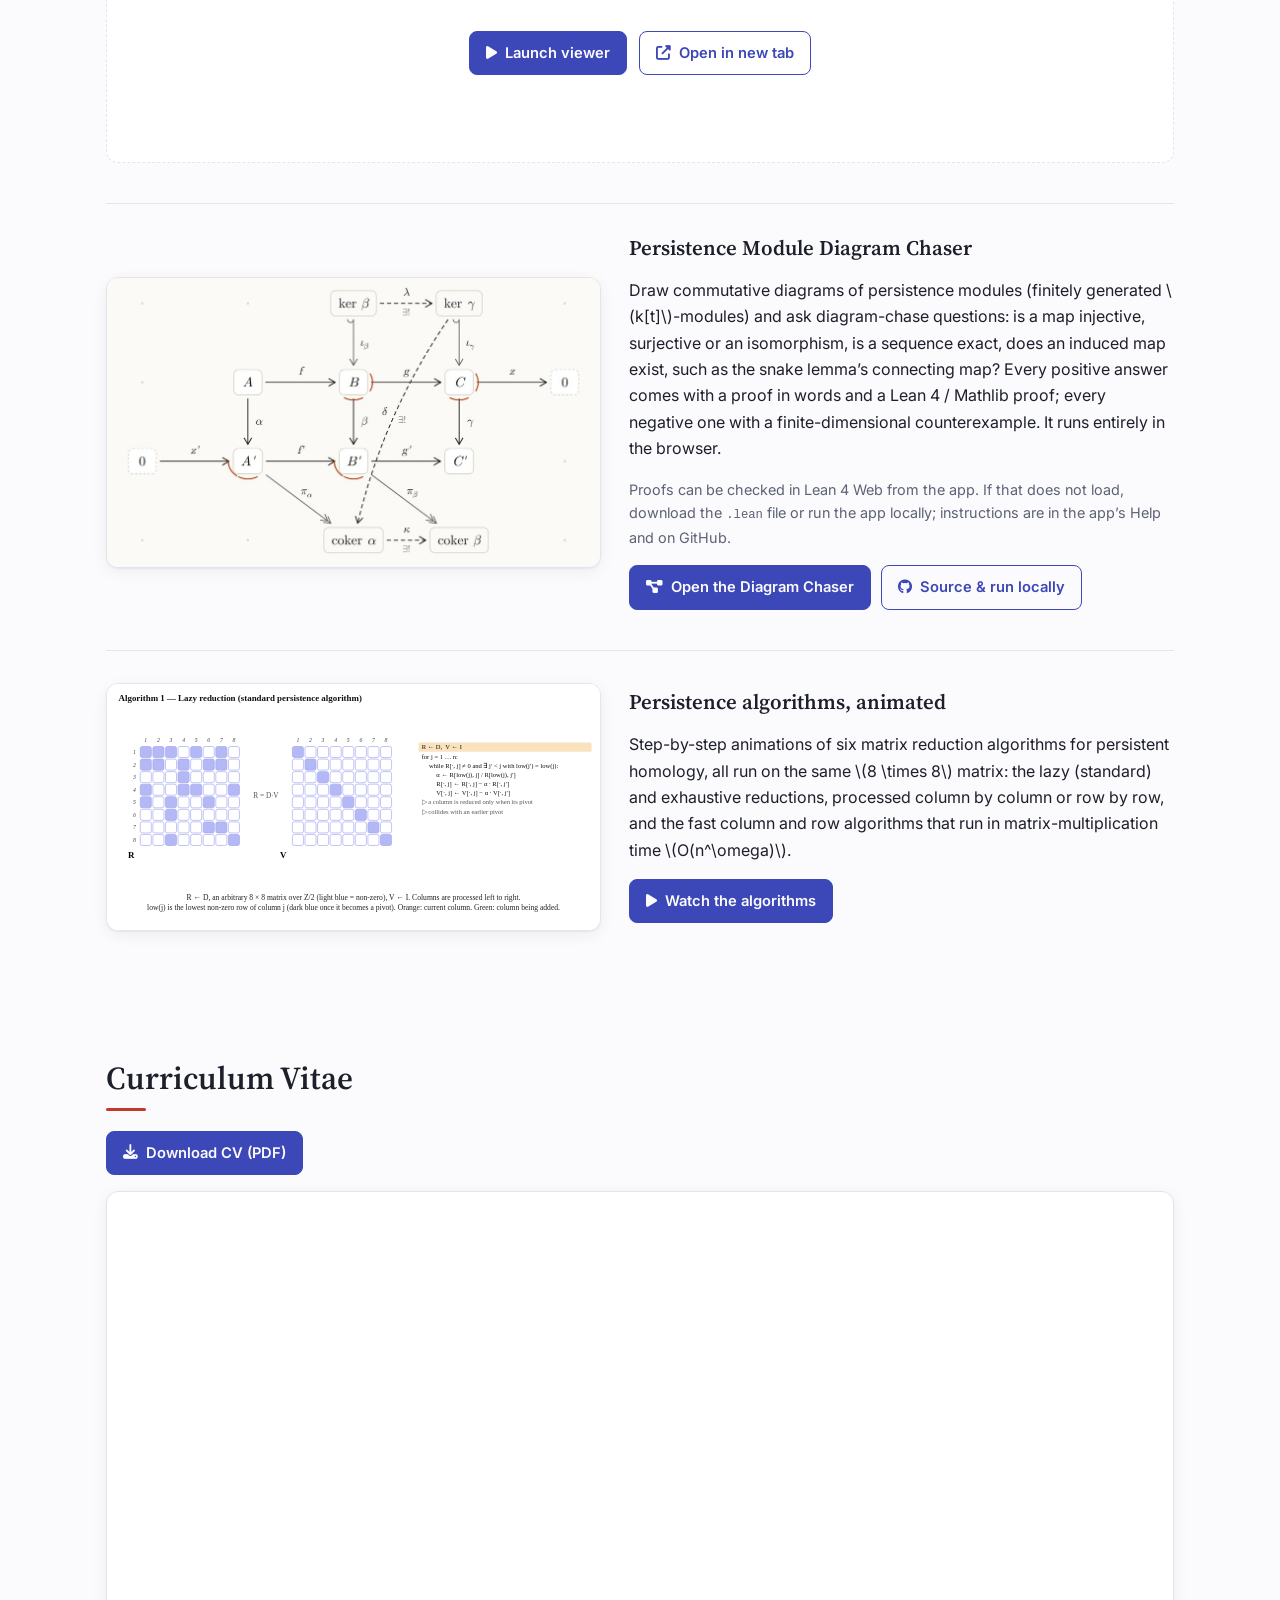
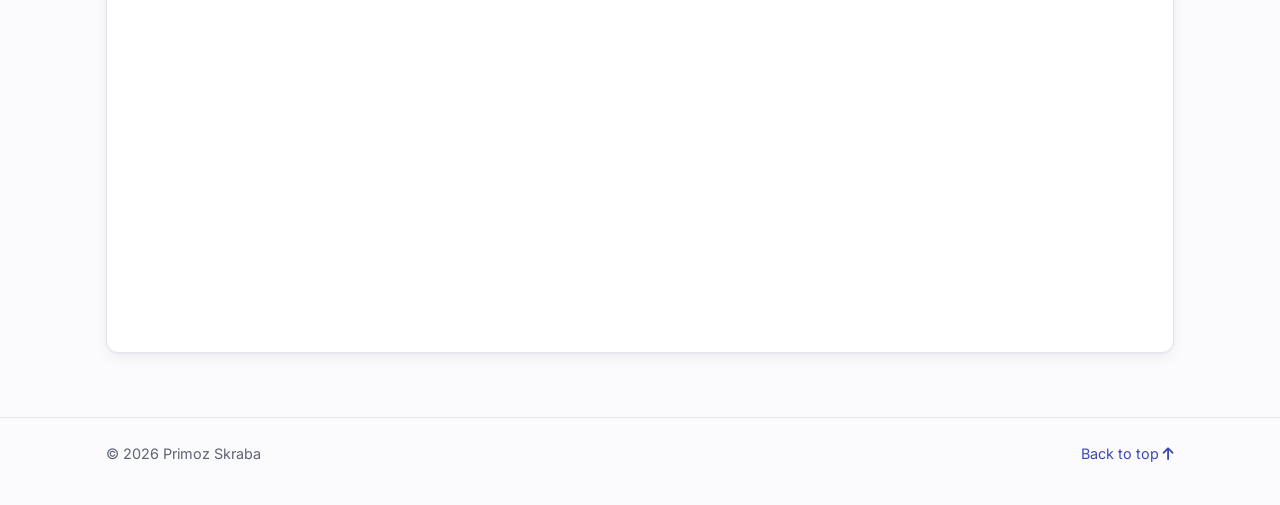
==== commit 5321c2a4: "Add animated persistence algorithms page to Demos persistence-algorithms.html shows step-by-step SVG" ====
--- a/index.html
+++ b/index.html
@@ -273,6 +273,19 @@
             </p>
           </div>
         </article>
+
+        <article class="demo demo-split" id="persistence-algorithms">
+          <a class="demo-shot" href="persistence-algorithms.html" aria-label="Open the persistence algorithm animations">
+            <img src="assets/algorithms/1_lazy_column.svg" alt="Animation of the standard persistence algorithm reducing an 8 by 8 boundary matrix column by column" loading="lazy" width="940" height="470">
+          </a>
+          <div>
+            <h3>Persistence algorithms, animated</h3>
+            <p>Step-by-step animations of six matrix reduction algorithms for persistent homology, all run on the same \(8 \times 8\) matrix: the lazy (standard) and exhaustive reductions, processed column by column or row by row, and the fast column and row algorithms that run in matrix-multiplication time \(O(n^\omega)\).</p>
+            <p class="demo-actions">
+              <a class="btn" href="persistence-algorithms.html"><i class="fa-solid fa-play" aria-hidden="true"></i> Watch the algorithms</a>
+            </p>
+          </div>
+        </article>
       </div>
     </section>
 
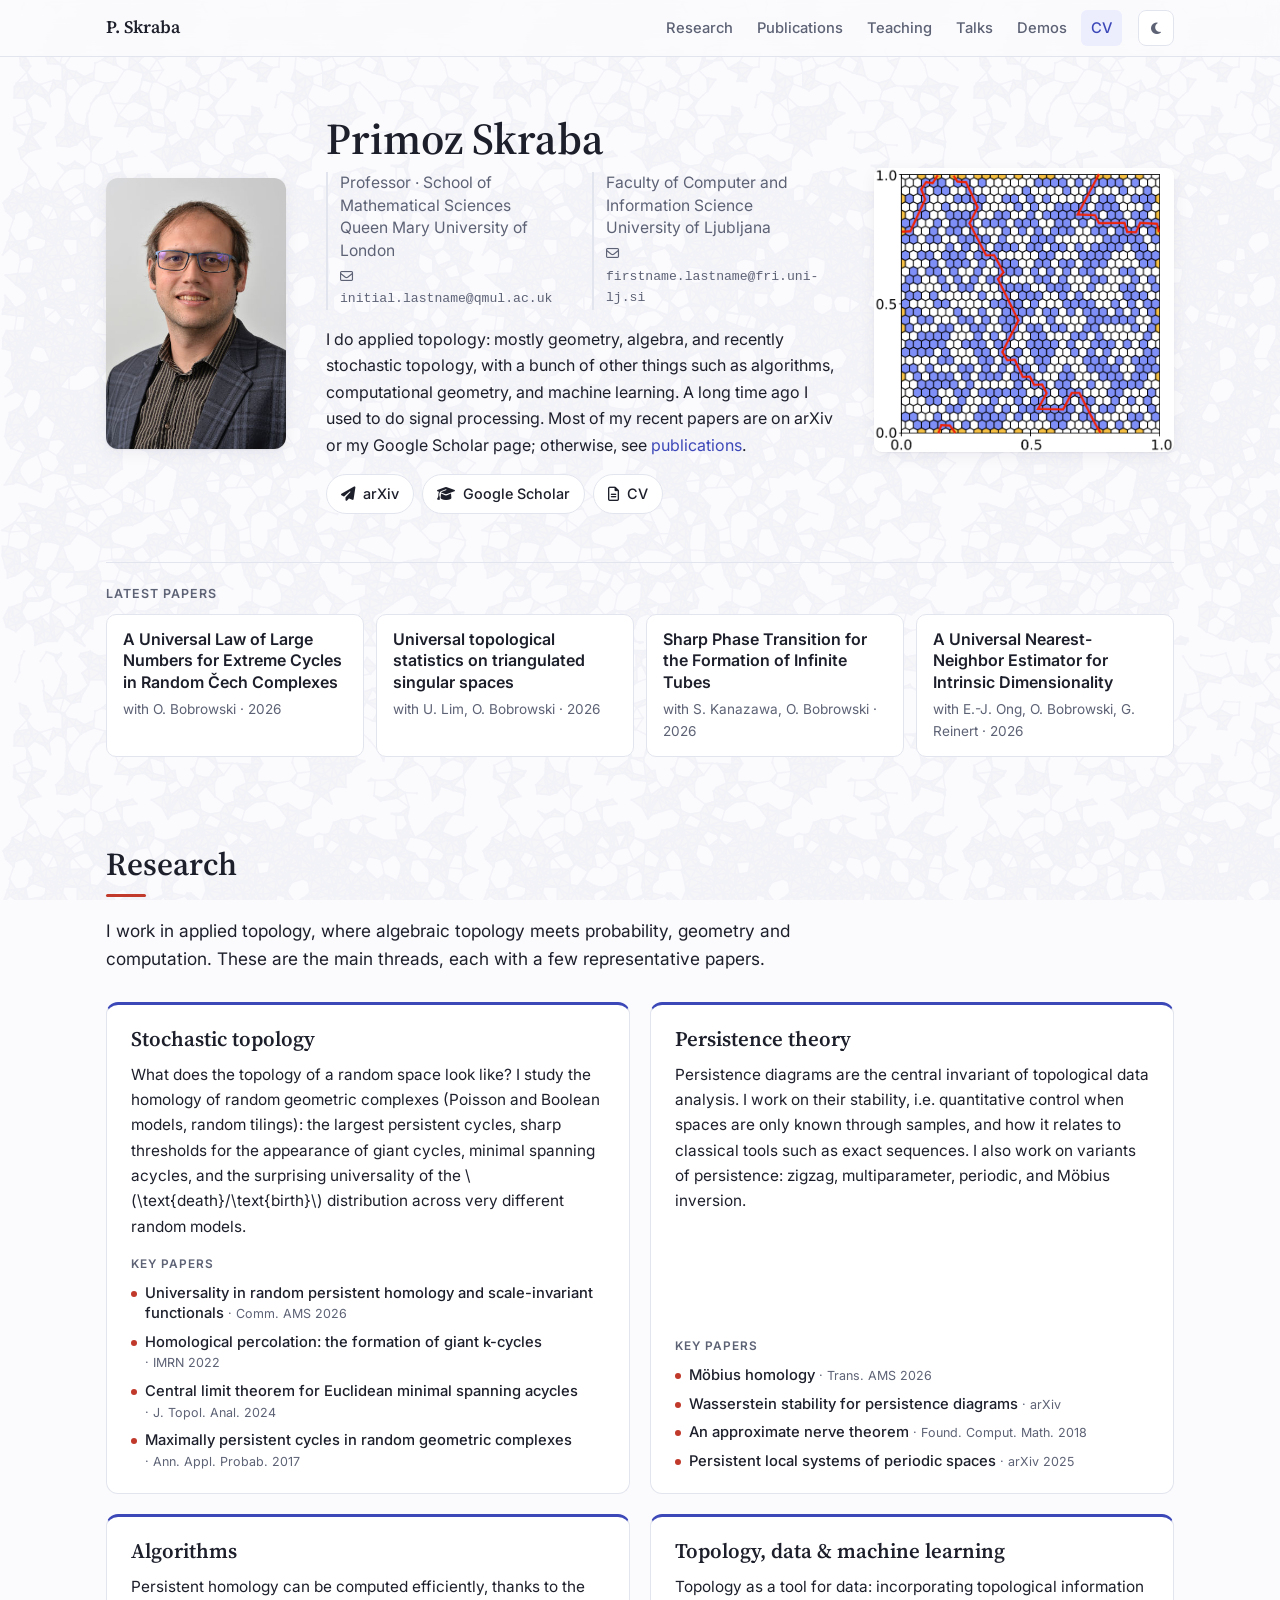
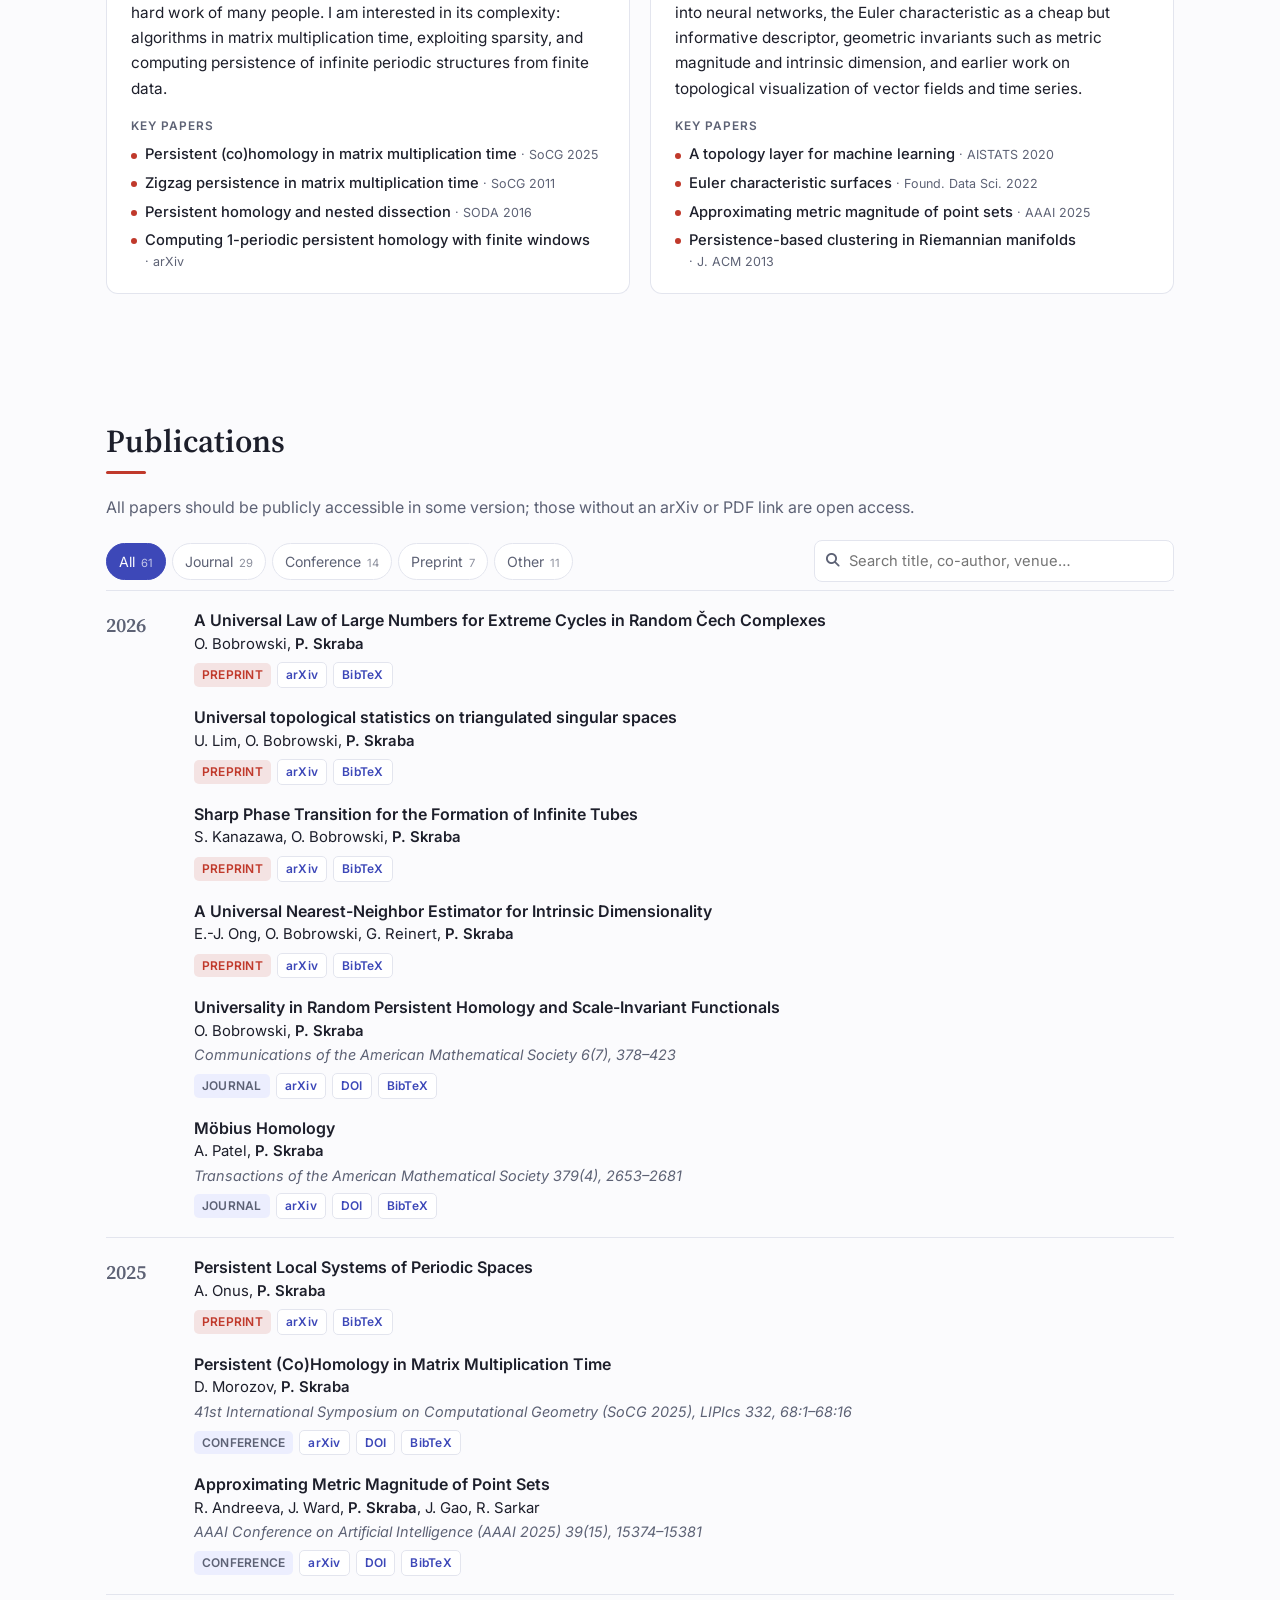
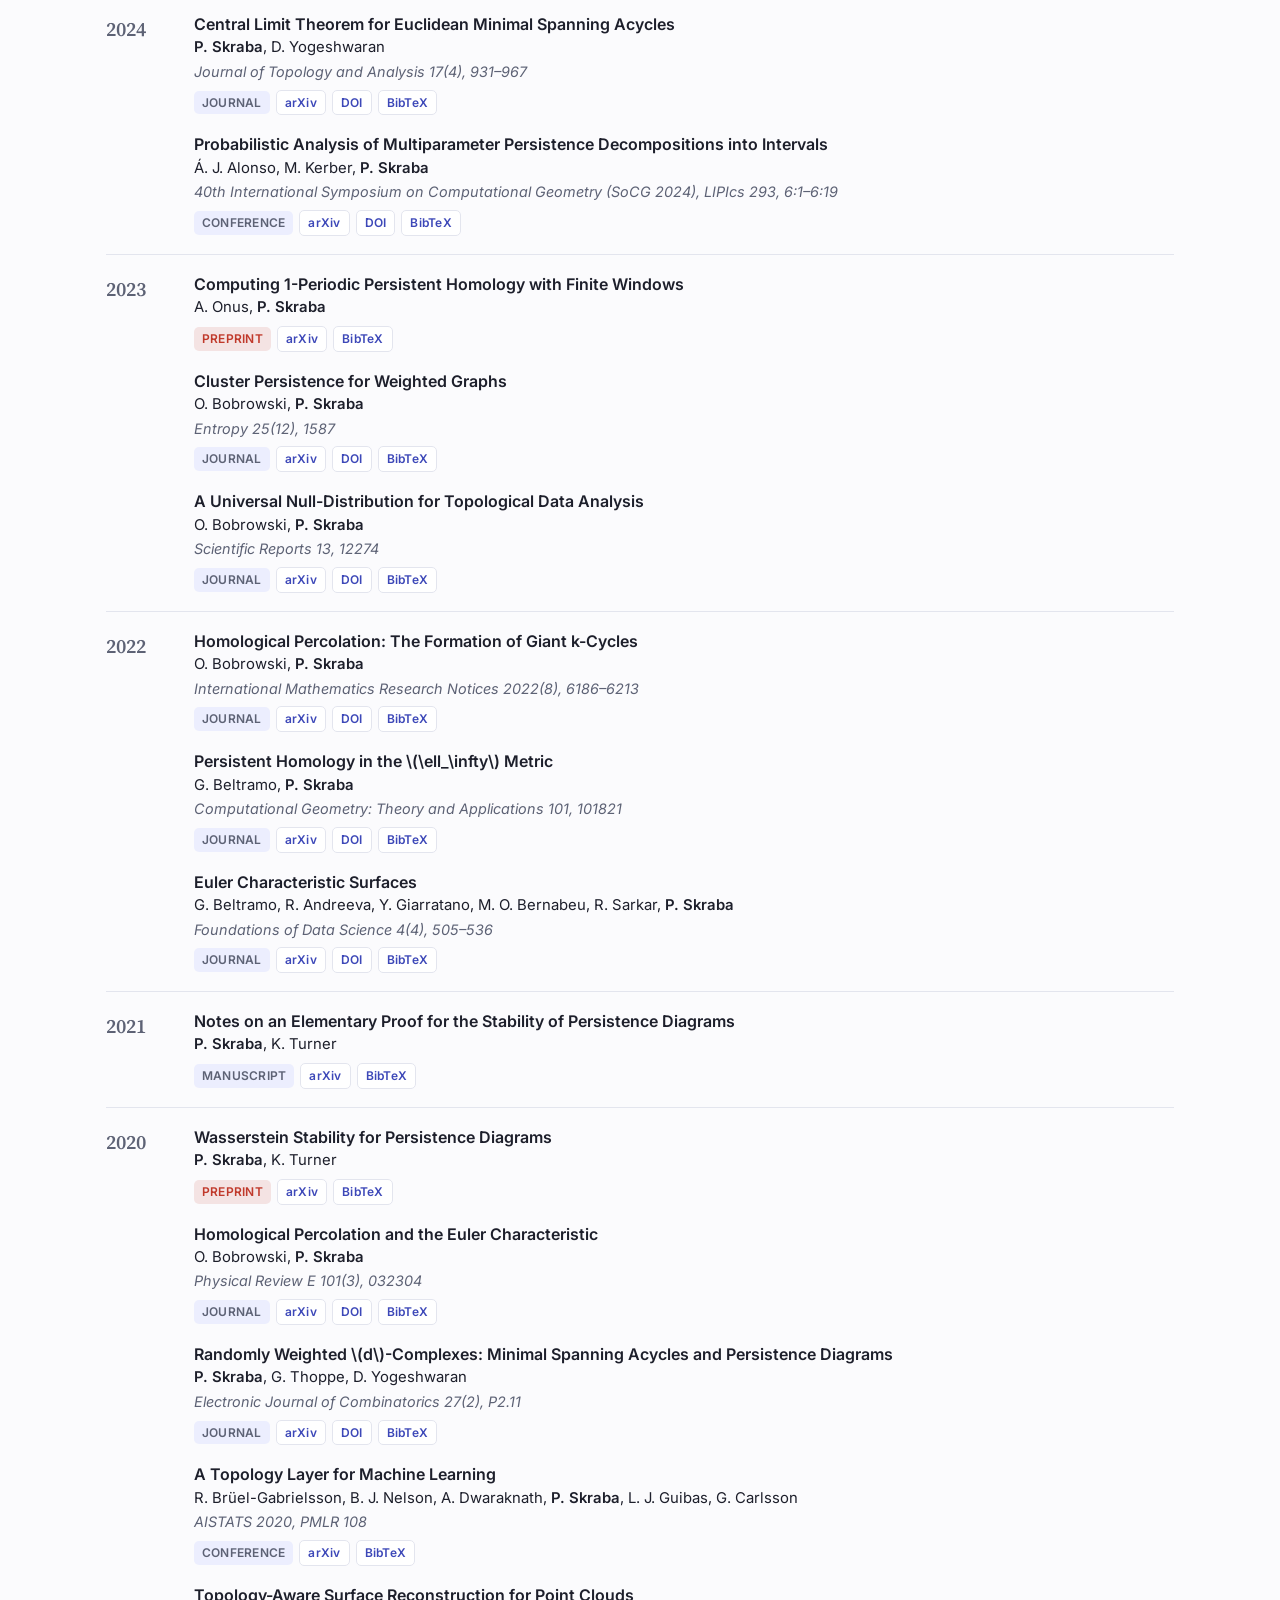
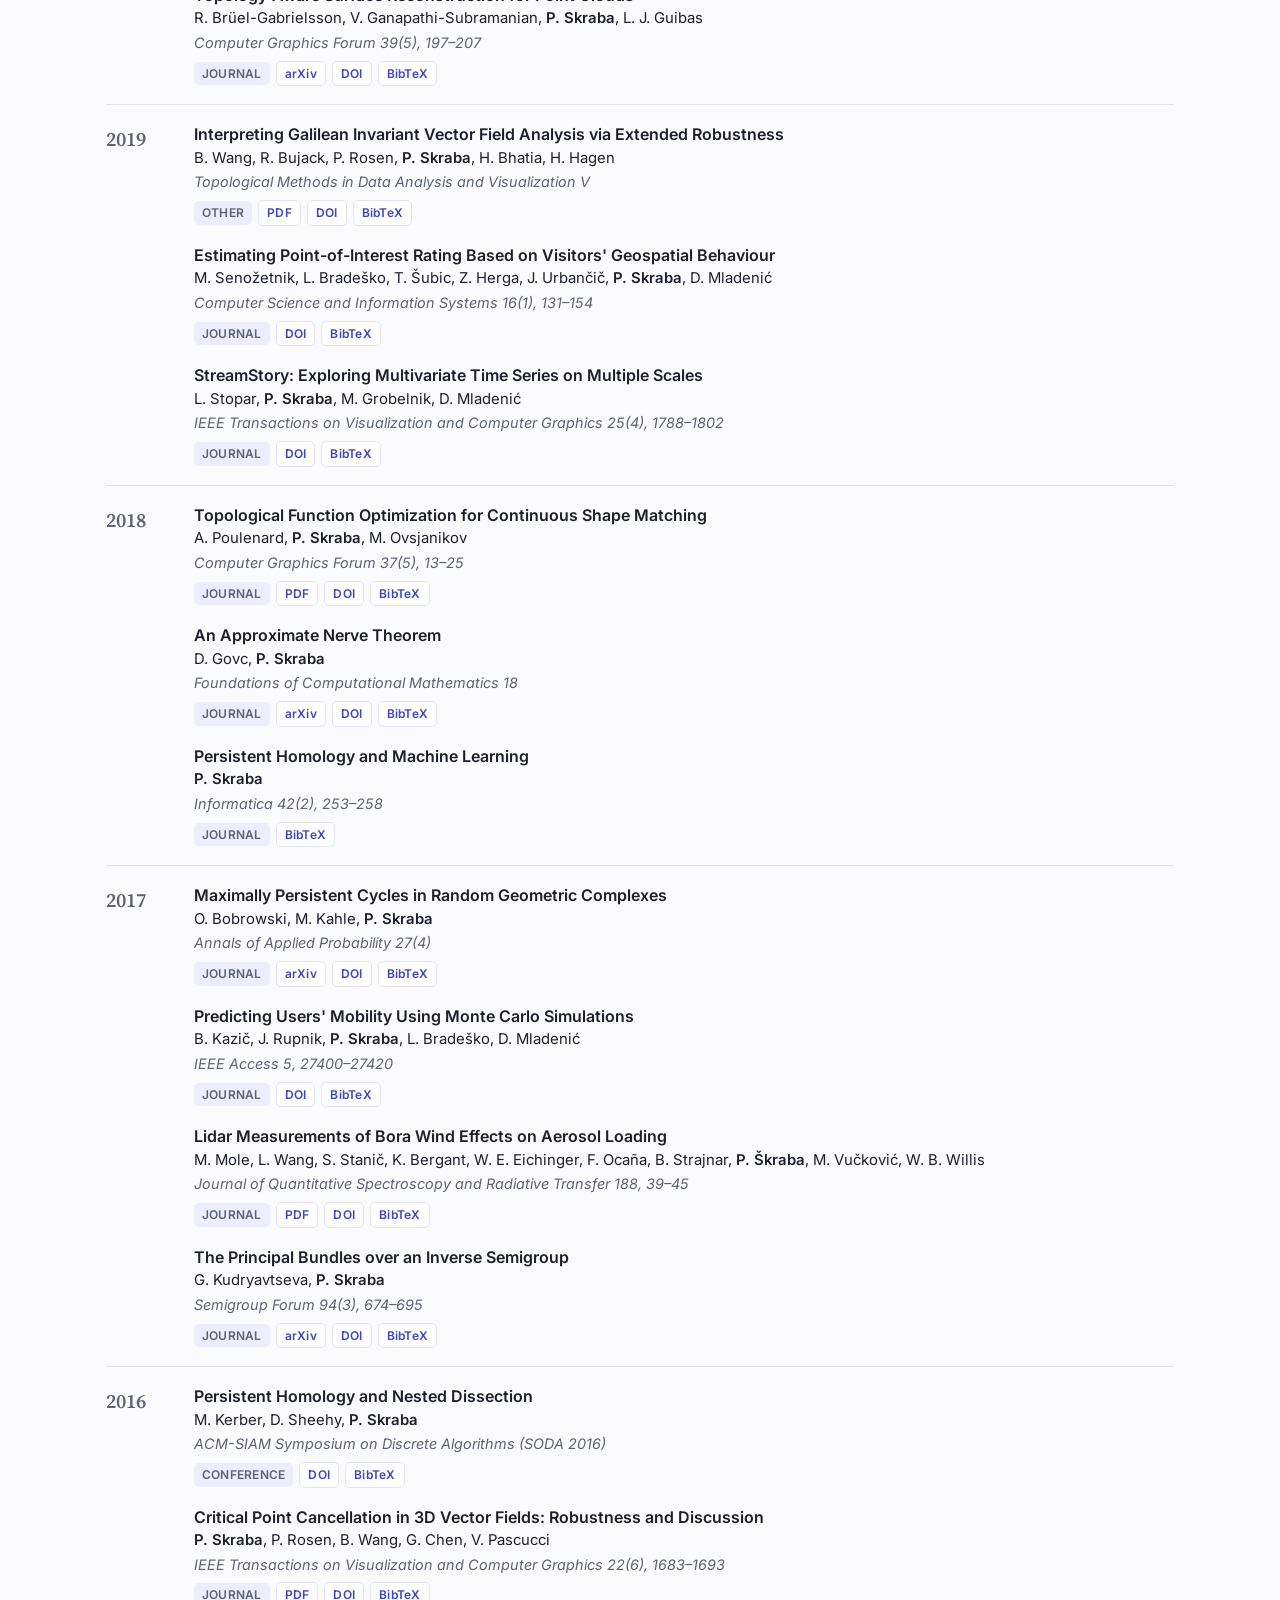
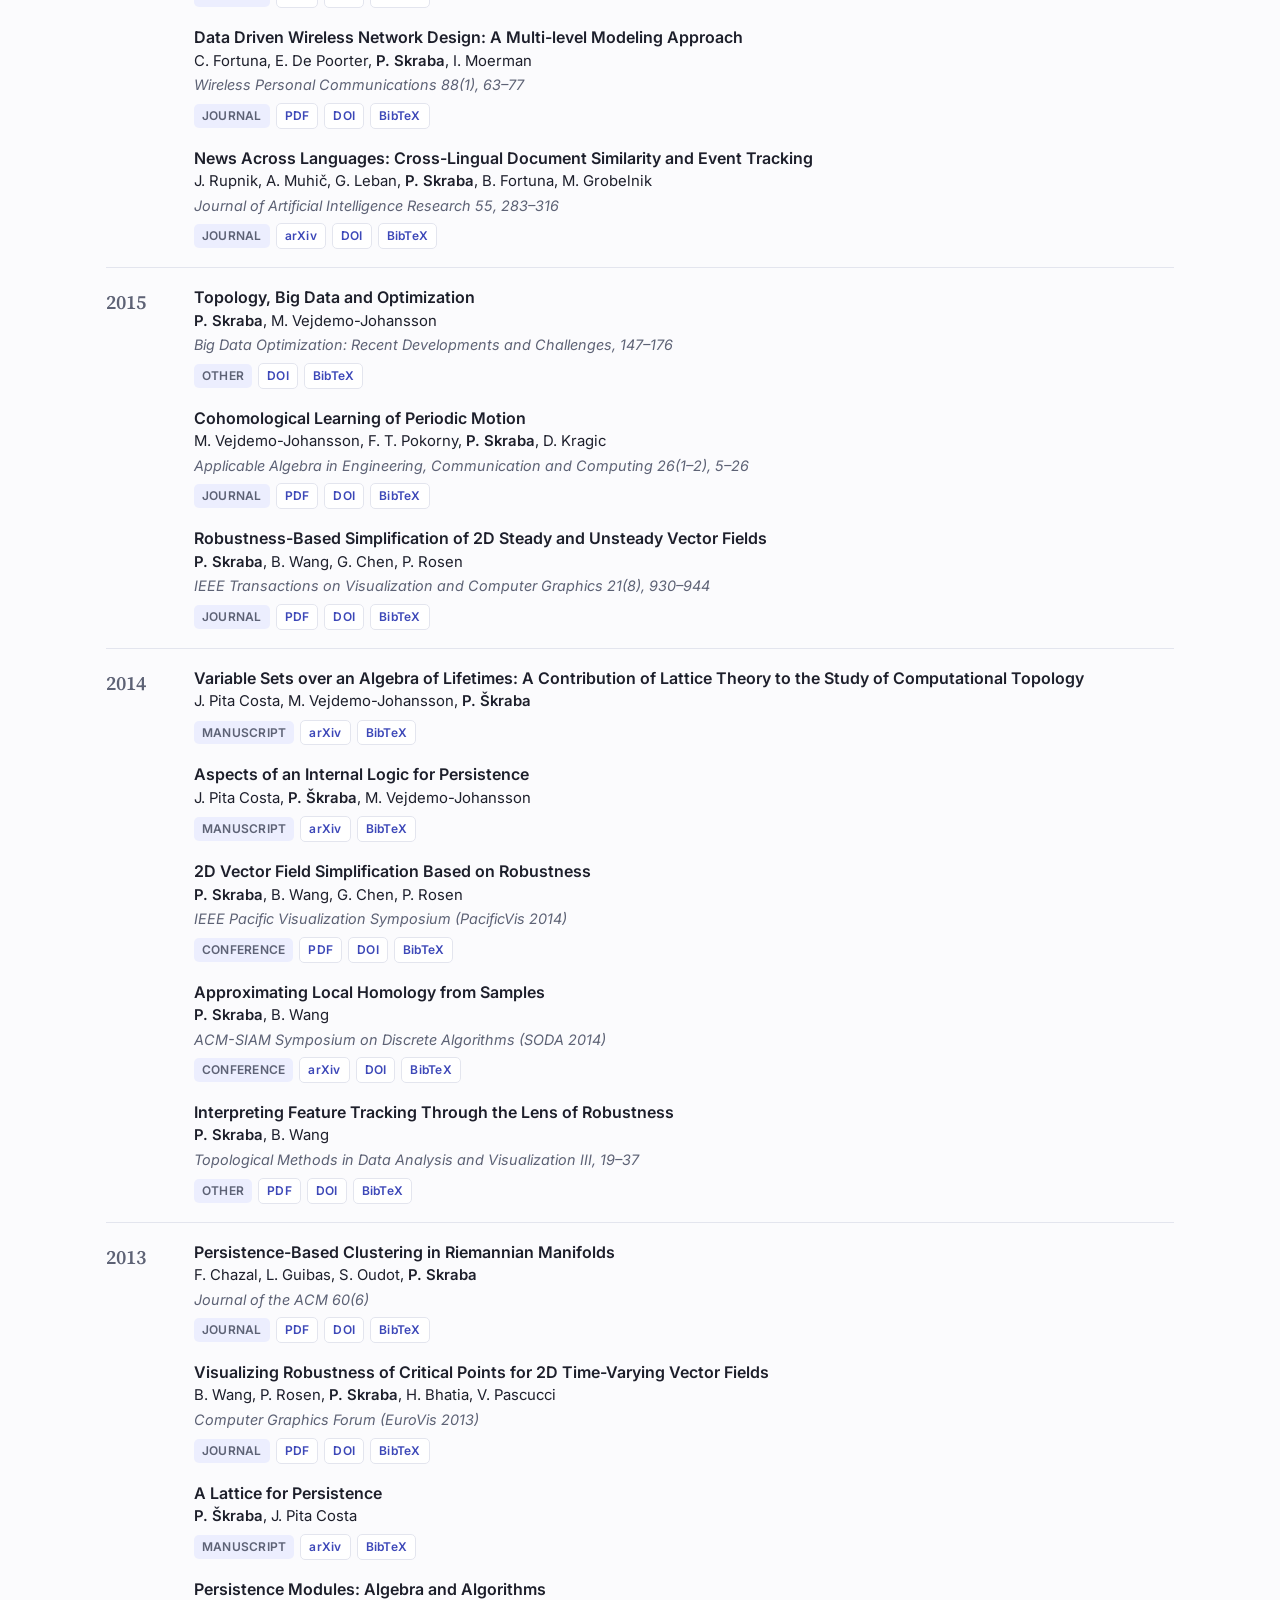
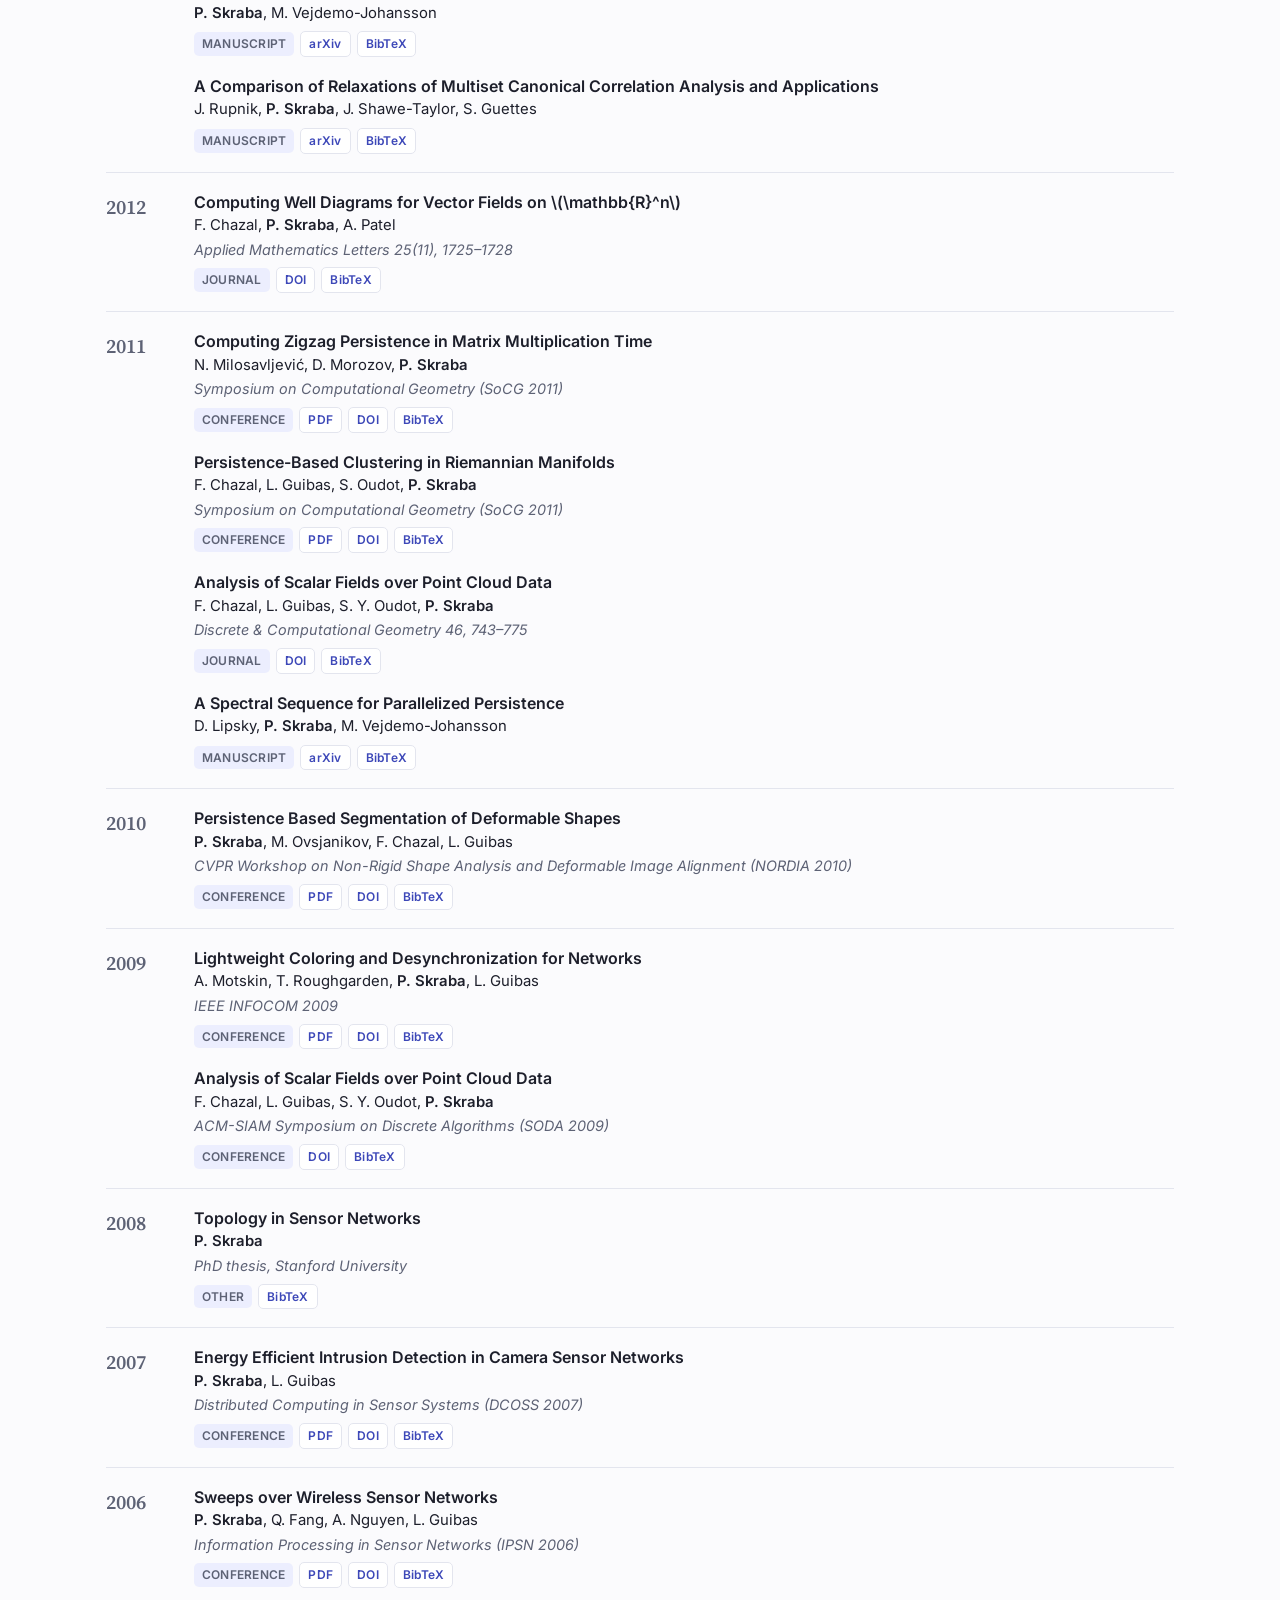
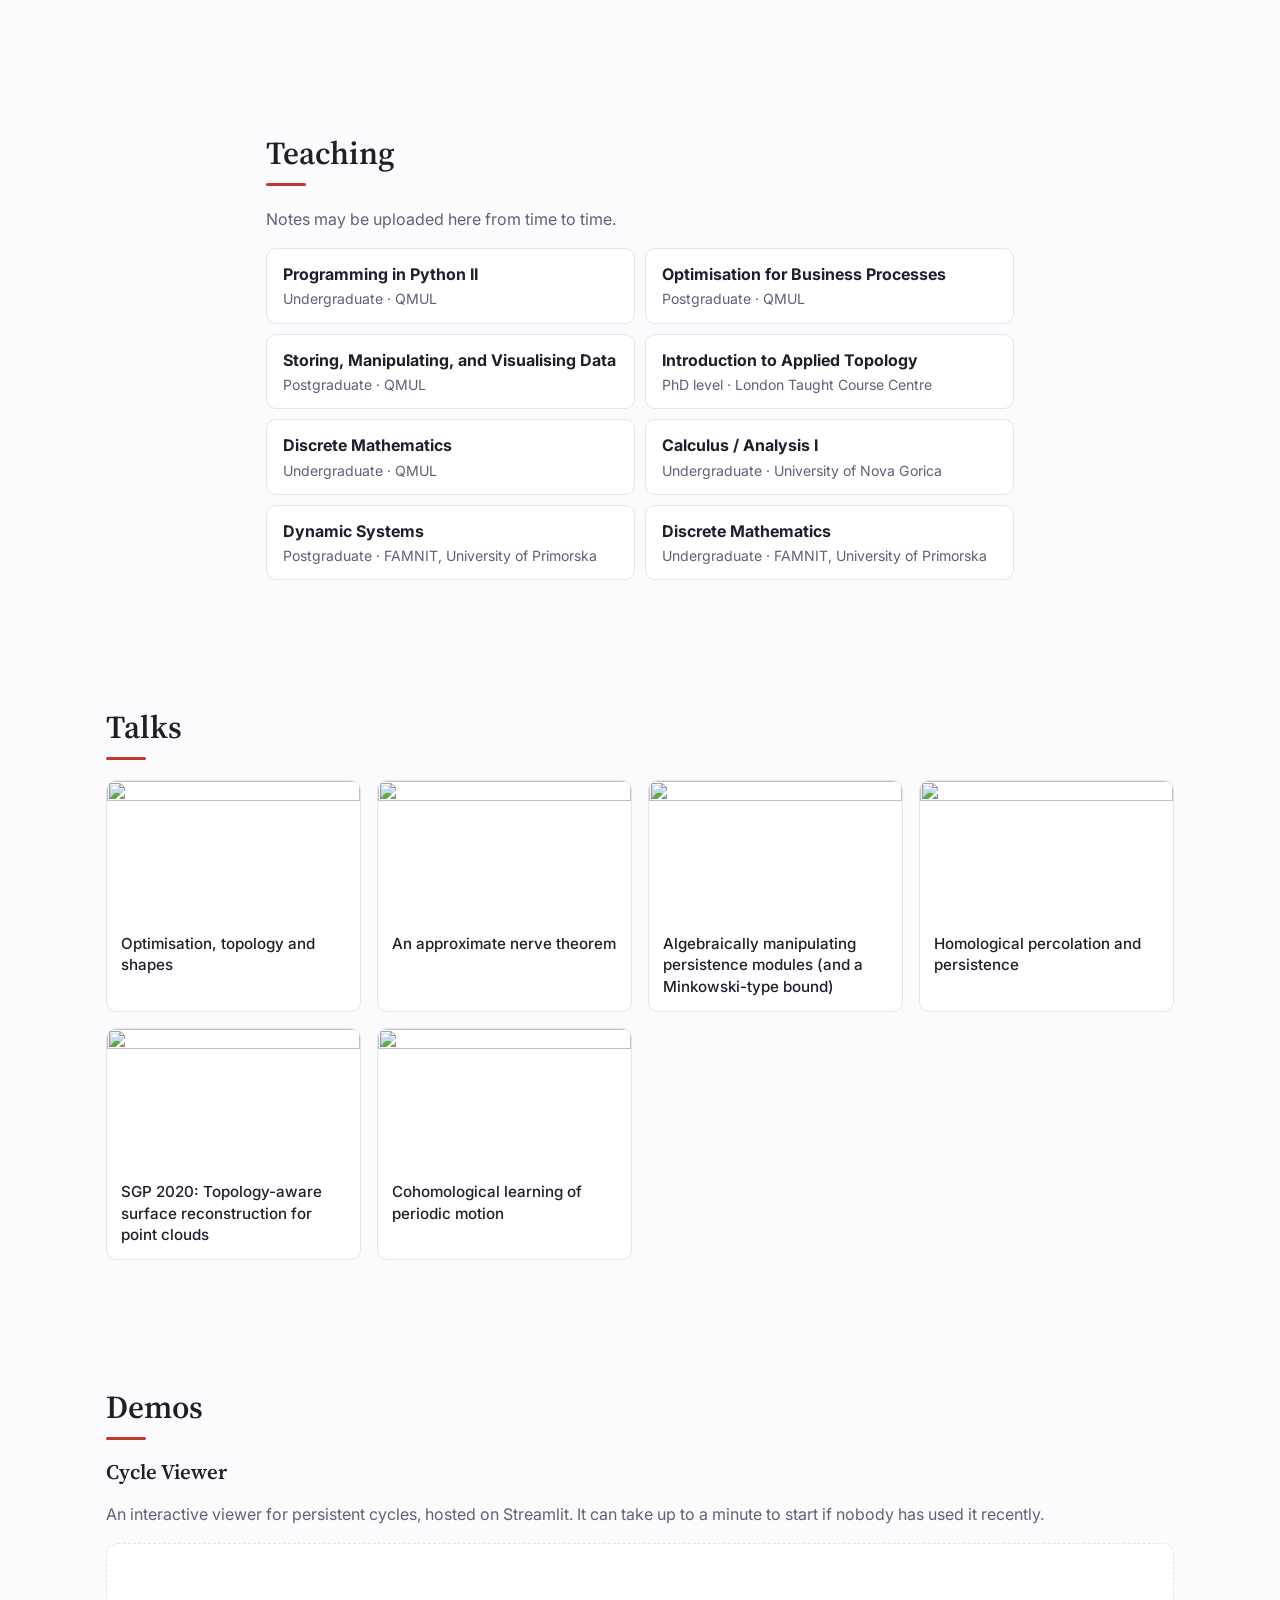
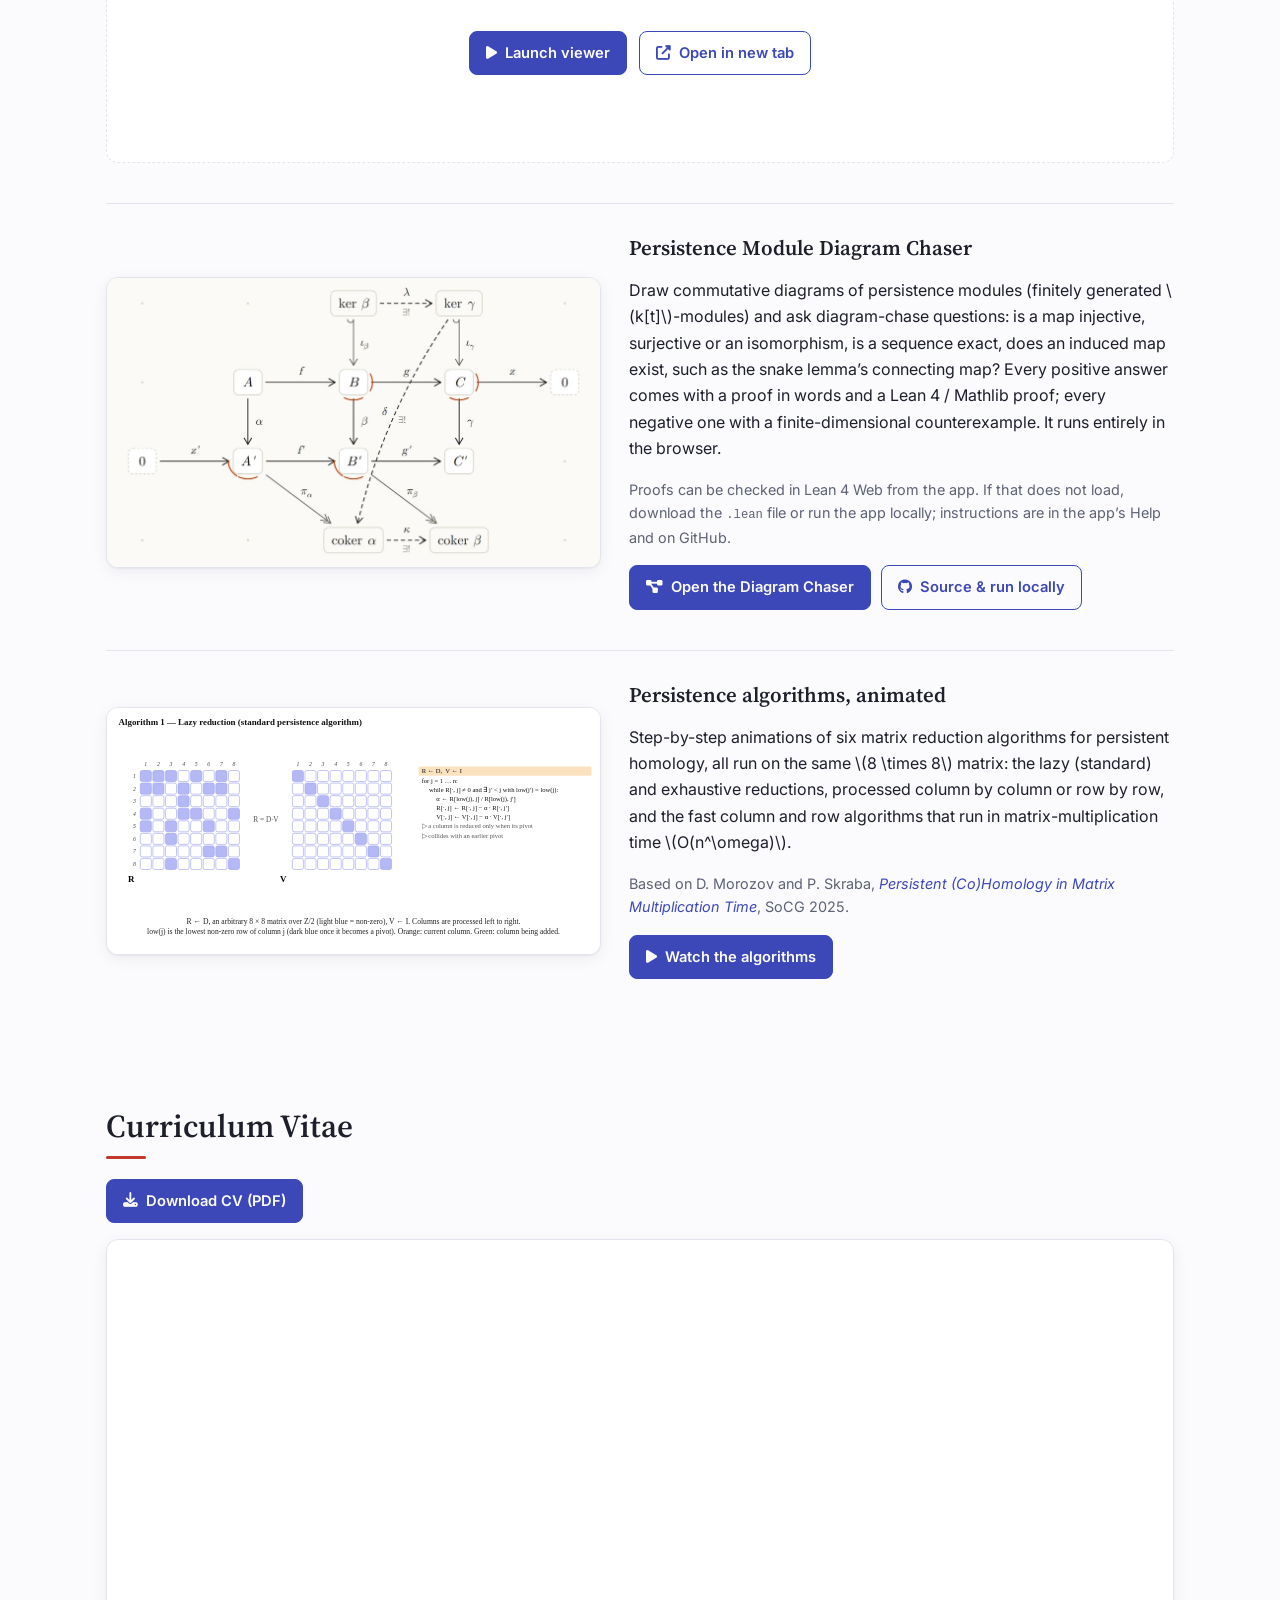
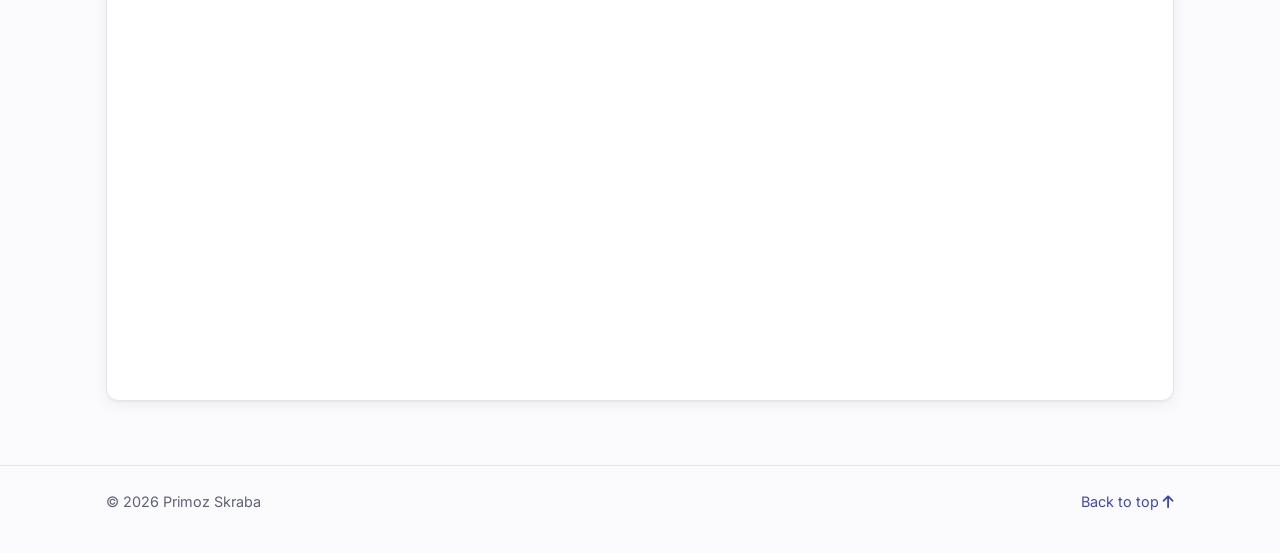
==== commit 2ed6d1e4: "Cite the matrix multiplication time paper on the algorithms page The animations follow Morozov and S" ====
--- a/index.html
+++ b/index.html
@@ -281,6 +281,7 @@
           <div>
             <h3>Persistence algorithms, animated</h3>
             <p>Step-by-step animations of six matrix reduction algorithms for persistent homology, all run on the same \(8 \times 8\) matrix: the lazy (standard) and exhaustive reductions, processed column by column or row by row, and the fast column and row algorithms that run in matrix-multiplication time \(O(n^\omega)\).</p>
+            <p class="muted small-note">Based on D. Morozov and P. Skraba, <a href="https://arxiv.org/abs/2412.02591" target="_blank" rel="noopener"><em>Persistent (Co)Homology in Matrix Multiplication Time</em></a>, SoCG 2025.</p>
             <p class="demo-actions">
               <a class="btn" href="persistence-algorithms.html"><i class="fa-solid fa-play" aria-hidden="true"></i> Watch the algorithms</a>
             </p>
